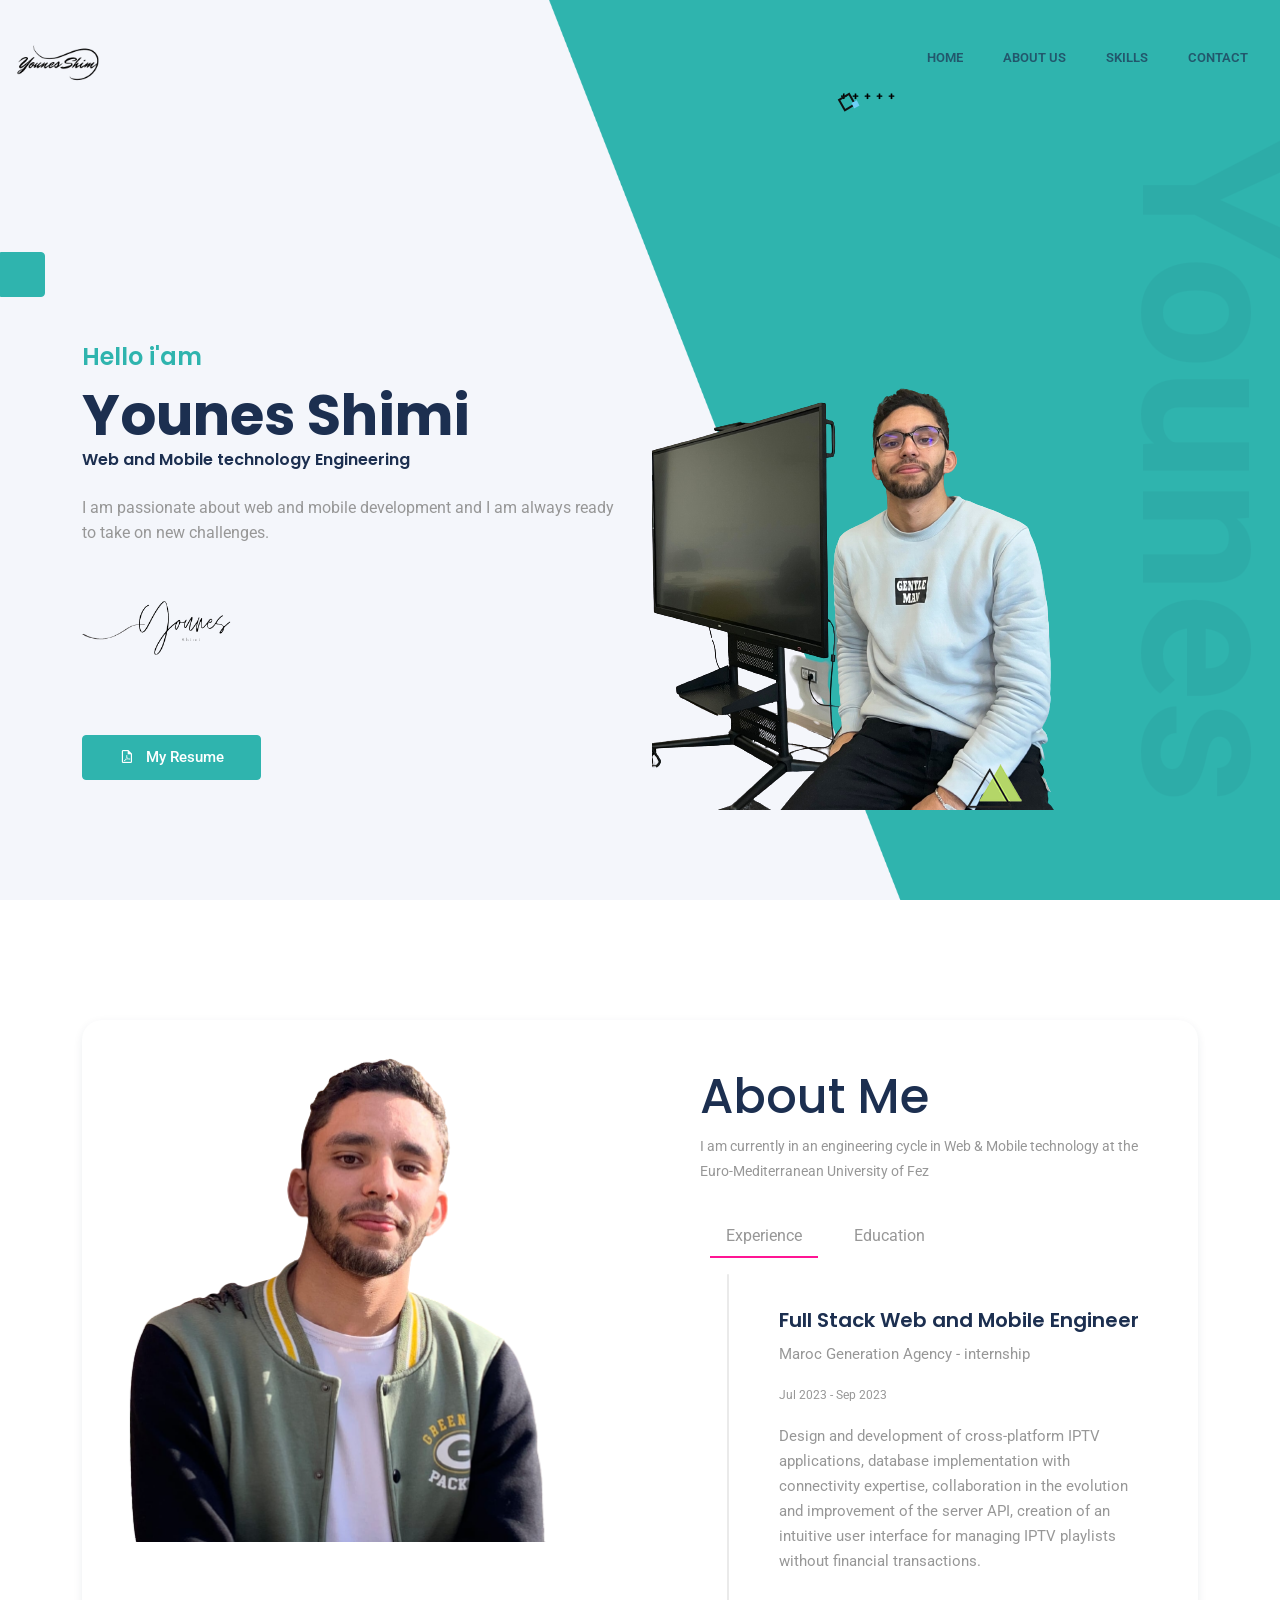
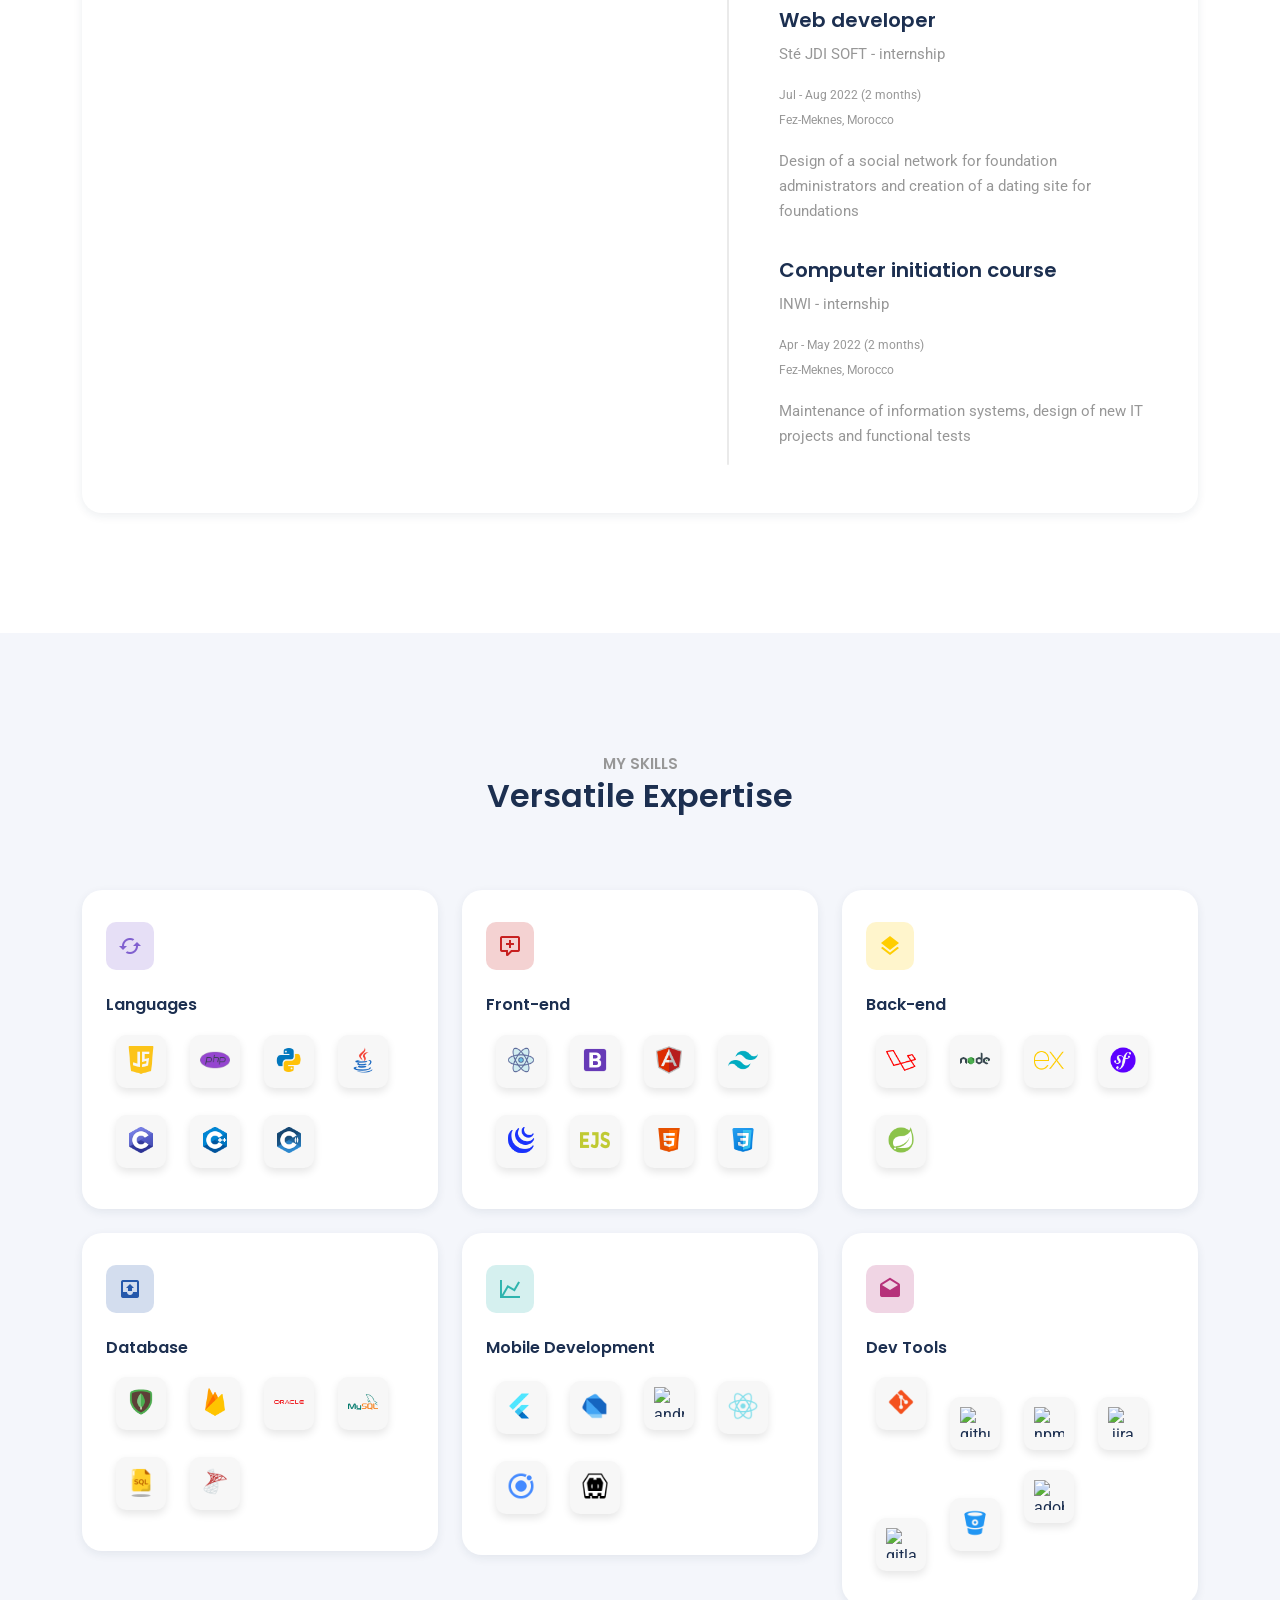
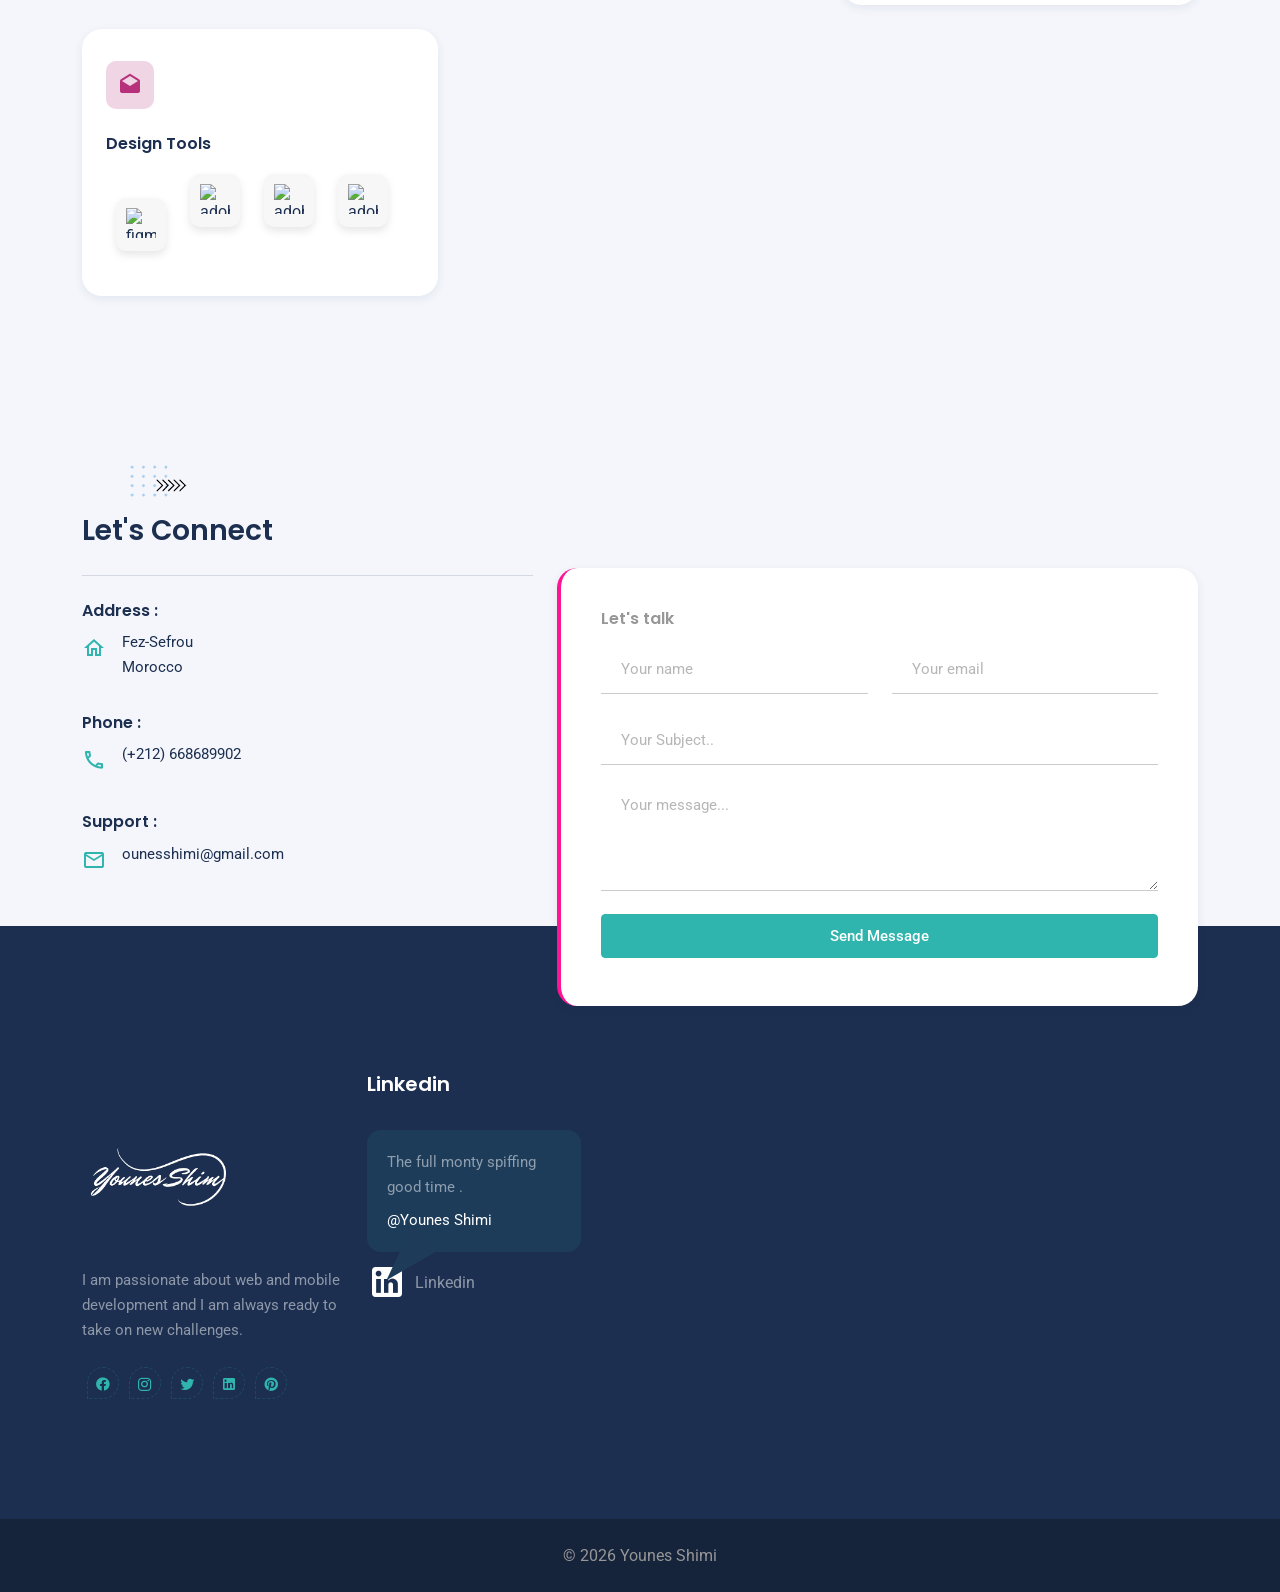
==== index.html @ 3e0a2601 "Add  Notfound.html" ====
<!DOCTYPE html>
<html lang="en">

<head>
    <meta charset="utf-8" />
    <title>Younes Shimi</title>
    <meta name="viewport" content="width=device-width, initial-scale=1.0">
    <meta name="description" content=" " />
    <meta name="keywords" content="" />
    <meta content="Themesdesign" name="author" />

    <link rel="shortcut icon" href="images/favicon.ico">

    <!-- Bootstrap css -->
    <link rel="stylesheet" href="css/bootstrap.min.css" type="text/css" id="bootstrap-style" />

    <!-- Material Icon Css -->
    <link rel="stylesheet" href="css/materialdesignicons.min.css" type="text/css" />

    <!-- Unicon Css -->
    <link rel="stylesheet" href="https://unicons.iconscout.com/release/v4.0.0/css/line.css" />

    <!-- Swiper Css -->
    <link rel="stylesheet" href="css/tiny-slider.css" type="text/css" />
    <link rel="stylesheet" href="css/tiny-slider.css.map" type="text/css" />
    <link rel="stylesheet" href="css/swiper.min.css" type="text/css" />

    <!-- Custom Css -->
    <link rel="stylesheet" href="css/style.min.css" type="text/css" />
    <link rel="stylesheet" href="style2.css">

</head>

<body data-bs-spy="scroll" data-bs-target="#navbar" data-bs-offset="71">

    <!-- light-dark mode button -->
    <a href="javascript: void(0);" id="mode" class="mode-btn text-white rounded-end">
        <i class="uil uil-brightness mode-dark mx-auto"></i>
        <i class="uil uil-moon bx-spin mode-light"></i>
    </a>



    <!--Navbar Start-->
    <nav class="navbar navbar-expand-lg fixed-top sticky" id="navbar">
        <div class="container-fluid custom-container">
            <a class="navbar-brand logo text-uppercase" href="https://www.linkedin.com/in/younes-shimi/">
                <img src="images/logo/logo-dark.png" class="logo-light" alt="" height="90px">
                <img src="images/Logo/logo-light.png" class="logo-dark" alt="" height="90px">
            </a>

            <button class="navbar-toggler me-3 order-2 ms-4" type="button" data-bs-toggle="collapse"
                data-bs-target="#navbarCollapse" aria-controls="navbarCollapse" aria-label="Toggle navigation">
                <i class="mdi mdi-menu"></i>
            </button>

            <div class="collapse navbar-collapse navbar-dark" id="navbarCollapse">
                <ul class="navbar-nav ms-auto navbar-center">
                    <li class="nav-item active">
                        <a href="#" class="nav-link active">Home</a>
                    </li>
                    <li class="nav-item dropdown dropdown-hover">
                        <a href="#aboutme" class="nav-link ">About Us</a>
                    </li>
                    <li class="nav-item dropdown dropdown-hover">
                        <a href="#service" class="nav-link ">SKILLS</a>
                    </li>

                    
                    <li class="nav-item">
                        <a href="#contact" class="nav-link">Contact</a>
                    </li>
                </ul>
                <!--end navbar-nav-->
                
            </div>
        </div>
        <!--end container-->
    </nav>
    <!-- Navbar End -->



    <!-- home section -->
    <section class="home-2" style="background-image: url(./images/home/home-2/home-bg2.png); background-size: cover;">
        <!-- start container -->
        <div class="container position-relative">

            <div class="home-icon">
                <a href="https://www.facebook.com/people/Younes-Shimi/pfbid02tAmCcoGhQR7fzQmn8V22Zt8nyBfUHwxy5Sj2XM89VUnyHKogDrkNqUFr6kkRjE2rl/?mibextid=ZbWKwL">
                    <div class="social-icon facebook mb-3" data-bs-toggle="tooltip" data-bs-placement="top"
                        title="Facebook">
                        <i class="mdi mdi-facebook fs-20 text-primary"></i>
                    </div>
                </a>
                <a href="https://www.instagram.com/younes_shimi/?igshid=NTc4MTIwNjQ2YQ==">
                    <div class="social-icon instagram mb-3" data-bs-toggle="tooltip" data-bs-placement="top"
                        title="Instagram">
                        <i class="mdi mdi-instagram fs-20 text-primary"></i>
                    </div>
                </a>
                <a href="https://twitter.com/youneshim_i">
                    <div class="social-icon twitter mb-3" data-bs-toggle="tooltip" data-bs-placement="top"
                        title="Twitter">
                        <i class="mdi mdi-twitter fs-20 text-primary"></i>
                    </div>
                </a>
                <a href="https://www.linkedin.com/in/younes-shimi/">
                    <div class="social-icon linkedin" data-bs-toggle="tooltip" data-bs-placement="top" title="Linkedin">
                        <i class="mdi mdi-linkedin fs-20 text-primary"></i>
                    </div>
                </a>
            </div>
            <div class="row align-items-center">
                <div class="col-lg-6">
                    <div class="home-contact">
                        <h4 class="text-primary">Hello i'am</h4>
                        <h2 class="display-4 fw-bold mb-0">Younes Shimi</h2>
                        <h6> Web and Mobile technology Engineering</h6>
                        <div class="mt-4">
                            <p class="text-muted mb-2">I am passionate about web and mobile development and I am always ready to take on new challenges.</p>
<!--                             <p class="text-muted">leading the Design Team at <a href="https://themesdesign.in/" target="_blank"
 -->                                   <!--  class="text-dark"><ins> Themesdesign.in</ins></a></p> -->
                        </div>
                        <div class="sign">
                            <img src="images/signature/Signature_Logo.png" alt="" class="img-fluid" style="height: 150px;">
                        </div>

                        <!-- <div class="view-pdf mt-4 pt-2">
                            <div class="d-flex align-items-center">
                                <a href="resume/Younes_Shimi_Cv.pdf" target="_blank" class="pdf-view-button btn btn-primary">
                                    <i class="mdi mdi-file-pdf-outline me-2"></i> My Resume
                                </a>
                            </div>
                        </div> -->


                        <div class="view-pdf mt-4 pt-2">
                            <div class="d-flex align-items-center">
                                <a href="Notfound.html" target="_blank" class="pdf-view-button btn btn-primary">
                                    <i class="mdi mdi-file-pdf-outline me-2"></i> My Resume
                                </a>
                            </div>
                        </div>

                    </div>
                </div>
                <div class="col-lg-6">
                    <img src="images/img/IMG_20230605_115232_629-removebg-preview.png" alt="" class="img-fluid">
                </div>
            </div>
        </div>

        <div class="modal fade bd-example-modal-lg" id="watchvideomodal" data-keyboard="false" tabindex="-1"
            aria-hidden="true">
            <div class="modal-dialog modal-dialog-centered modal-dialog modal-lg">
                <div class="modal-content hero-modal-0 bg-transparent">
                    <button type="button" class="btn-close" data-bs-dismiss="modal" aria-label="Close"></button>
                    <video id="VisaChipCardVideo1" class="w-100" controls>
                        <source src="https://www.w3schools.com/html/mov_bbb.mp4" type="video/mp4" />
                        <!--Browser does not support <video> tag -->
                    </video>
                </div>
            </div>
        </div>
        <div class="welcome-text">
            <p>Younes</p>
        </div>
        <!-- end container -->
    </section>
    <!-- end home section -->


    <!-- about-me section -->
    <section class="section about-me" id="aboutme">
        <!-- container -->
        <div class="container">
            <div class="about-box">
                <div class="row">

                    <div class="col-lg-6 position-relative">
                        <div class="image-round"></div>
                        <div class="about-image p-4 pb-0">
                            <img src="images/img/about.png" alt="" class="img-fluid">
                        </div>
                    </div>

                    <div class="col-lg-6">
                        <div class="about-item p-5">
                            <h2 class="display-5 fw-semibold">About Me</h2>
                            <p class="text-muted fs-14">I am currently in an engineering cycle in Web & Mobile technology at the Euro-Mediterranean University of Fez</p>

                            <ul class="nav nav-pills mb-3 mt-4 pt-2" id="pills-tab" role="tablist">
                                <li class="nav-item" role="presentation">
                                    <button class="nav-link active" id="pills-home-tab" data-bs-toggle="pill"
                                        data-bs-target="#pills-home" type="button" role="tab" aria-controls="pills-home"
                                        aria-selected="true">Experience</button>
                                </li>
                                <li class="nav-item" role="presentation">
                                    <button class="nav-link" id="pills-contact-tab" data-bs-toggle="pill"
                                        data-bs-target="#pills-contact" type="button" role="tab"
                                        aria-controls="pills-contact" aria-selected="false">Education</button>
                                </li>
                            </ul>
                            <div class="tab-content" id="pills-tabContent">
                                <div class="tab-pane fade show active" id="pills-home" role="tabpanel"
                                    aria-labelledby="pills-home-tab">

                                    <div class="experience">
                                        <div class="row position-relative">
                                            <div class="col-2">
                                                <div class="border-left"></div>
                                            </div>
                                            <div class="col-10">
                                                <div class="mt-4 pt-2">
                                                    <h5>Full Stack Web and Mobile Engineer</h5>
                                                    <p class="text-muted fs-15">Maroc Generation Agency - internship</p>
                                                    <p class="text-muted fs-12">Jul 2023 - Sep 2023</p>
                                                    <p class="text-muted fs-15">Design and development of cross-platform IPTV applications, database implementation with connectivity expertise, collaboration in the evolution and improvement of the server API, creation of an intuitive user interface for managing IPTV playlists without financial transactions.</p>
                                                </div>

                                                <div class="mt-4 pt-2">
                                                    <h5> Web developer</h5>
                                                    <p class="text-muted fs-15">Sté JDI SOFT - internship</p>
                                                    <p class="text-muted fs-12">Jul - Aug 2022 (2 months) <br> Fez-Meknes, Morocco </p>
                                                    <p class="text-muted fs-15">Design of a social network for foundation administrators and creation of a dating site for foundations</p>
                                                </div>
                                                
                                                <div class="mt-4 pt-2">
                                                    <h5>Computer initiation course</h5>
                                                    <p class="text-muted fs-15">INWI - internship </p>
                                                    <p class="text-muted fs-12">Apr - May 2022 (2 months) <br> Fez-Meknes, Morocco</p>
                                                    <p class="text-muted fs-15">Maintenance of information systems, design of new IT projects and functional tests</p>
                                                </div>
                                                
                                            </div>
                                        </div>
                                    </div>

                                </div>
                                
                                <div class="tab-pane fade" id="pills-contact" role="tabpanel"
                                    aria-labelledby="pills-contact-tab">
                                    <div class="experience">
                                        <div class="row position-relative">
                                            <div class="col-2">
                                                <div class="border-left"></div>
                                            </div>
                                            <div class="col-10">
                                                <div class="mt-4 pt-2">
                                                    <h5>Euro-Mediterranean University of Fez</h5>
                                                    <p class="text-muted fs-15 mb-0">2024</p>
                                                    <p class="text-muted fs-15 mb-0">Engineer - Web & Mobile Application Engineering</p>
                                                </div>
                                            </div>
                                        </div>

                                        <div class="row position-relative">
                                            <div class="col-2">
                                                <div class="border-left"></div>
                                            </div>
                                            <div class="col-10">
                                                <div class="mt-4 pt-2">
                                                    <h5>Euro-Mediterranean University of Fez</h5>
                                                    <p class="text-muted fs-15 mb-0">2021</p>
                                                    <p class="text-muted fs-15">Integrated Preparatory Cycle Engineering training, School of Digital Engineering and Artificial Intelligence - EIDIA</p>
                                                </div>
                                            </div>
                                        </div>
                                        
                                        <div class="row position-relative">
                                            <div class="col-2">
                                                <div class="border-left"></div>
                                            </div>
                                            <div class="col-10">
                                                <div class="mt-4 pt-2">
                                                    <h5>Sidi Lahcen El Youssi High School</h5>
                                                    <p class="text-muted fs-15 mb-0">2019</p>
                                                    <p class="text-muted fs-15">Baccalaureate with international option, Physics - International</p>
                                                </div>
                                            </div>
                                        </div>
                                    </div>
                                </div>
                            </div>
                        </div>
                    </div>

                </div>
            </div>

        </div>
        <!-- end container -->
    </section>
    <!-- end about-me -->


    <!-- start service -->
    <section class="section service" id="service">
        <!-- start container -->
        <div class="container">
            <div class="row justify-content-center">
                <div class="col-lg-6">
                    <div class="text-center mb-5">
                        <h6 class="mb-0 text-muted fs-15">MY SKILLS</h6>                        <h2>Versatile Expertise</h2>
                    </div>
                </div>
            </div>

            <div class="row">
                <div class="col-lg-4">
                    <div class="info-item box-shadow mt-4 pt-2">
                        <div class="p-4">
                            <div class="research avatar-sm bg-soft-purple text-center">
                                <i class="mdi mdi-cached fs-24 text-purple"></i>
                            </div>
                            <h6 class="mt-4">Languages</h6>
                            <style>
                                .ticket {
                                  display: inline-block;
                                  margin: 10px;
                                  padding: 10px;
                                  border-radius: 10px;
                                  background-color: #f7f7f7;
                                  box-shadow: 0 4px 8px rgba(0, 0, 0, 0.1);
                                  text-align: center;
                                }
                              
                                .ticket img {
                                  display: block;
                                  width: 30px;
                                  height: 30px;
                                  margin: 0 auto 3px;
                                }
                              
                                .ticket p {
                                  font-size: 1px;
                                  font-weight: 1px;
                                  margin: 0;
                                }
                              </style>
                              <div class="ticket">
                                <img src="/icon/JS.png" alt="JavaScript Logo">
                              </div>
                              <div class="ticket">
                                <img src="icon/PHP.png" alt="PHP Logo">
                              </div>
                              <div class="ticket">
                                <img src="icon/PYTHON.png" alt="Python Logo">
                              </div>
                              <div class="ticket">
                                <img src="icon/JAVA.png" alt="Java Logo">
                              </div>
                              <div class="ticket">
                                <img src="icon/C.png" alt="C Logo">
                              </div>
                              <div class="ticket">
                                <img src="icon/C++.png" alt="C++ Logo">
                              </div>
                              <div class="ticket">
                                <img src="icon/icons8-c-48.png" alt="Cechap Logo">
                              </div>
                        </div>
                    </div>
                </div>
                <div class="col-lg-4">
                    <div class="info-item box-shadow mt-4 pt-2">
                        <div class="p-4">
                            <div class="research avatar-sm bg-soft-danger text-center">
                                <i class="mdi mdi-comment-plus-outline fs-24 text-danger"></i>
                            </div>
                            <h6 class="mt-4">Front-end</h6>
                            <div class="ticket">
                                <img src="/icon/REACT.png" alt="react">
                              </div>
                              <div class="ticket">
                                <img src="icon/BOOTSTRAP.png" alt="Bootstrap">
                              </div>
                              <div class="ticket">
                                <img src="icon/ANGULAR.png" alt="Angular">
                              </div>
                              <div class="ticket">
                                <img src="icon/TAILWIND.png" alt="Tailwind">
                              </div>
                              <div class="ticket">
                                <img src="icon/jquery.png" alt="Jequery">
                              </div>
                              <div class="ticket">
                                <img src="icon/EJS.png" alt="EJS">
                              </div>

                              <div class="ticket">
                                <img src="icon/HTML.png" alt="HTML5 Logo">
                              </div>
                              <div class="ticket">
                                <img src="icon/CSS.png" alt="CSS Logo">
                              </div>
                        </div>
                    </div>
                </div>
                <div class="col-lg-4">
                    <div class="info-item box-shadow mt-4 pt-2">
                        <div class="p-4">
                            <div class="research avatar-sm bg-soft-warning text-center">
                                <i class="mdi mdi-layers fs-24 text-warning"></i>
                            </div>
                            <h6 class="mt-4">Back-end</h6>
                            <div class="ticket">
                                <img src="/icon/laravel.png" alt="laravel">
                              </div>
                              <div class="ticket">
                                <img src="icon/NODEJS.png" alt="NODEJS">
                              </div>
                              <div class="ticket">
                                <img src="icon/express.png" alt="express">
                              </div>
                              <div class="ticket">
                                <img src="icon/symfony.png" alt="symfony">
                              </div>
                              <div class="ticket">
                                <img src="icon/springboot.png" alt="springboot">
                            </div>
                        </div>
                    </div>
                </div>
            </div>

            <div class="row">
                <div class="col-lg-4">
                    <div class="info-item box-shadow mt-4 pt-2">
                        <div class="p-4">
                            <div class="research avatar-sm bg-soft-blue text-center">
                                <i class="mdi mdi-inbox-arrow-up fs-24 text-blue"></i>
                            </div>
                            <h6 class="mt-4">Database</h6>
                            <div class="ticket">
                                <img src="/icon/mongodb.png" alt="mongodb">
                              </div>
                              <div class="ticket">
                                <img src="icon/firebase.png" alt="firebase">
                              </div>
                              <div class="ticket">
                                <img src="icon/oracle.png" alt="oracle">
                              </div>
                              <div class="ticket">
                                <img src="icon/mysql.png" alt="mysql">
                              </div>
                              <div class="ticket">
                                <img src="icon/sql.png" alt="sql">
                              </div>
                              <div class="ticket">
                                <img src="icon/sqlserver.png" alt="sqlserver">
                            </div>
                        </div>
                    </div>
                </div>
                <div class="col-lg-4">
                    <div class="info-item box-shadow mt-4 pt-2">
                        <div class="p-4">
                            <div class="research avatar-sm bg-soft-primary text-center">
                                <i class="mdi mdi-chart-line fs-24 text-primary"></i>
                            </div>
                            <h6 class="mt-4">Mobile Development</h6>
                            <div class="ticket">
                                <img src="/icon/flutter.png" alt="flutter">
                              </div>
                              <div class="ticket">
                                <img src="icon/DART.png" alt="DART">
                              </div>
                              <div class="ticket">
                                <img width="144" height="144" src="https://img.icons8.com/color/144/android-os.png" alt="android-os"/>
                              </div>
                              <div class="ticket">
                                <img src="icon/native.png" alt="native">
                              </div>
                              <div class="ticket">
                                <img src="icon/ionic.png" alt="ionic">
                              </div>
                              <div class="ticket">
                                <img src="icon/cordova.png" alt="cordova">
                              </div>
                              <div class="">
                            </div>
                        </div>
                    </div>
                </div>
                <div class="col-lg-4">
                    <div class="info-item box-shadow mt-4 pt-2">
                        <div class="p-4">
                            <div class="research avatar-sm bg-soft-pink text-center">
                                <i class="mdi mdi-email-open fs-24 text-pink"></i>
                            </div>
                            <h6 class="mt-4">Dev Tools</h6>
                            <div class="ticket">
                                <img src="/icon/GIT.png" alt="GIT">
                              </div>
                              <div class="ticket">
                                <img src="icon/github.png" alt="github">
                              </div>
                              <div class="ticket">
                                <img src="icon/npm.png" alt="npm">
                              </div>
                              <div class="ticket">
                                <img src="icon/jira.png" alt="jira">
                              </div>
                              <div class="ticket">
                                <img src="icon/gitlab.png" alt="gitlab">
                              </div>
                              <div class="ticket">
                                <img src="icon/bitbucket.png" alt="bitbucket">
                              </div>
                              <div class="ticket">
                                <img width="144" height="144" src="https://img.icons8.com/color/144/adobe-dreamweaver--v1.png" alt="adobe-dreamweaver--v1"/>
                              </div>
                              <div class="">
                            </div>
                        </div>
                    </div>
                </div>

                <div class="col-lg-4">
                    <div class="info-item box-shadow mt-4 pt-2">
                        <div class="p-4">
                            <div class="research avatar-sm bg-soft-pink text-center">
                                <i class="mdi mdi-email-open fs-24 text-pink"></i>
                            </div>
                            <h6 class="mt-4">Design Tools</h6>
                            <div class="ticket">
                                <img width="144" height="144" src="https://img.icons8.com/color/144/figma--v1.png" alt="figma--v1"/>
                              </div>
                              <div class="ticket">
                                <img width="144" height="144" src="https://img.icons8.com/color/144/adobe-xd--v1.png" alt="adobe-xd--v1"/>
                              </div>
                              <div class="ticket">
                                <img width="144" height="144" src="https://img.icons8.com/color/144/adobe-photoshop--v1.png" alt="adobe-photoshop--v1"/>
                              </div>
                              <div class="ticket">
                                <img width="144" height="144" src="https://img.icons8.com/color/144/adobe-illustrator--v1.png" alt="adobe-illustrator--v1"/>
                              </div>
                              <div class="">
                            </div>
                        </div>
                    </div>
                </div>
            </div>

        </div>
        <!-- end container -->
    </section>
    <!-- end service -->



    <!-- start counter -->
<!--     <section class="section counter" id="counter">
 -->        <!-- start container -->
       <!--  <div class="container">
            <div class="row justify-content-center">
                <div class="col-lg-6">
                    <div class="text-center mb-4">
                        <h6 class="mb-0 text-muted fs-15">Counter</h6>
                        <h2>Our Achievement</h2>
                        <p class="para-width text-muted mb-0 fs-15">A Private Limited is the most popular type of
                            partnership Malta. The limited liability is, in fact, the only type of company allowed by
                            Companies.</p>
                    </div>
                </div>
            </div>
            <!-- end row -->

           <!--  <div class="row">
                <div class="col-lg-3 col-md-6 mt-4 pt-2">
                    <div class="counter-item">
                        <div class="counter-icon text-center">
                            <img src="images/counter/heart.png" alt="" class="img-fluid">
                        </div>
                        <div class="counter-velue text-center mt-3">
                            <h2 class="counter_value fw-bold d-inline-block mb-0" data-bs-target="800">0</h2><span
                                class="h2 fw-bold">K</span><span class="h2"> +</span>
                        </div>
                        <div class="text-center">
                            <p class="text-muted fw-semibold fs-15">Happy Clients</p>
                        </div>
                    </div>
                </div>

                <div class="col-lg-3 col-md-6 mt-4 pt-2">
                    <div class="counter-item">
                        <div class="counter-icon text-center">
                            <img src="images/counter/blueprint.png" alt="" class="img-fluid">
                        </div>
                        <div class="counter-velue text-center mt-3">
                            <h2 class="counter_value fw-bold d-inline-block mb-0" data-bs-target="400">0</h2>
                        </div>
                        <div class="text-center">
                            <p class="text-muted fw-semibold fs-15">Project Done</p>
                        </div>
                    </div>
                </div>

                <div class="col-lg-3 col-md-6 mt-4 pt-2">
                    <div class="counter-item">
                        <div class="counter-icon text-center">
                            <img src="images/counter/star.png" alt="" class="img-fluid">
                        </div>
                        <div class="counter-velue text-center mt-3">
                            <h2 class="counter_value fw-bold d-inline-block mb-0" data-bs-target="1000">0</h2><span
                                class="h2 fw-bold">K</span><span class="h2"> +</span>
                        </div>
                        <div class="text-center">
                            <p class="text-muted fw-semibold fs-15">Clients Review</p>
                        </div>
                    </div>
                </div>

                <div class="col-lg-3 col-md-6 mt-4 pt-2">
                    <div class="counter-item">
                        <div class="counter-icon text-center">
                            <img src="images/counter/idea.png" alt="" class="img-fluid">
                        </div>
                        <div class="counter-velue text-center mt-3">
                            <h2 class="counter_value fw-bold d-inline-block mb-0" data-bs-target="20">0</h2><span
                                class="h2"> +</span>
                        </div>
                        <div class="text-center">
                            <p class="text-muted fw-semibold fs-15">Year Experience</p>
                        </div>
                    </div>
                </div>
            </div> -->
<!--         </div> -->
      <!-- end container -->
    <!-- </section> -->
    <!-- end counter -->


    <!-- start my-work -->
<!--     <section class="section my-work" id="work">
 -->        <!-- start container -->
        <!-- <div class="container">
            <div class="row">
                <div class="d-flex align-items-center">
                    <div class="left-text">
                        <h2 class="mb-0">My Latest Work</h2>
                        <p class="fs-15 text-muted">Prefect solution for digital experience</p>
                    </div>
                    <div class="right-text ms-auto">
                        <a href="" class="text-primary border-2 border-primary border-bottom">More Work <img
                                src="images/home/right-arrow-primary.png" alt="" class="img-fluid mb-1 ms-2"></a>
                    </div>
                </div>
            </div> -->
            <!-- end row -->

            <!-- <div class="row">
                <div class="col-lg-12">
                    <div class="work-slider" id="work-slider"> -->
                       <!--  <div class="item">
                            <div class="work-image position-relative">
                                <a href="">
                                    <img src="images/work/img-1.png" alt="" class="img-fluid">
                                    <div class="image-title mt-5 ms-5">
                                        <h4 class="mb-0">Web Design</h4>
                                        <p>E-Commerce</p>
                                    </div>
                                </a>
                            </div>
                        </div> -->

                        <!-- slider item -->
                        <!-- <div class="item">
                            <div class="work-image">
                                <a href="">
                                    <img src="images/work/img-2.png" alt="" class="img-fluid">
                                    <div class="image-title mt-5 ms-5">
                                        <h4 class="mb-0">NFT Web Design</h4>
                                        <p>NFT Maerketplace</p>
                                    </div>
                                </a>
                            </div>
                        </div> -->

                        <!-- slider item -->
                       <!--  <div class="item">
                            <div class="work-image">
                                <a href="">
                                    <img src="images/work/img-3.png" alt="" class="img-fluid">
                                    <div class="image-title mt-5 ms-5 text-white">
                                        <h4 class="mb-0">App Design</h4>
                                        <p class="text-white-50">Mobile App </p>
                                    </div>
                                </a>
                            </div>
                        </div> -->

                        <!-- slider item -->
                        <!-- <div class="item">
                            <div class="work-image">
                                <a href="">
                                    <img src="images/work/img-4.png" alt="" class="img-fluid">
                                    <div class="image-title mt-5 ms-5 text-white">
                                        <h4 class="mb-0">Web Design</h4>
                                        <p class="text-white-50">E-Commerce</p>
                                    </div>
                                </a>
                            </div>
                        </div> -->

                    <!-- </div>

                </div>
            </div>
        </div> -->
        <!-- end container -->
<!--     </section>
 -->    <!-- end my-work -->


    <!-- start contact -->
    <section class="contact pt-5 pb-0" id="contact">
        <!-- start container -->
        <div class="container">

            <div class="shape-1">
                <img src="images/testi/shape.png" alt="" class="img-fluid">
            </div>

            <div class="contact-item">
                <div class="row align-items-center">
                    <div class="col-lg-5">
                        <div class="contact-info">
                            <div class="mb-4">
                                <h3>Let's Connect</h3>
                                <!-- <p class="text-muted mb-0">Looking for help? Fill the form and start a new adventure.
                                </p> -->
                            </div>

                            <hr>

                            <div class="info-content mt-4">
                                <h6>Address :</h6>
                                <div class="d-flex">
                                    <div class="icon">
                                        <i class="mdi mdi-home-outline fs-24 text-primary"></i>
                                    </div>
                                    <div class="icon-content ms-3">
                                        <p class="mb-0 fs-15">Fez-Sefrou <br>
                                            Morocco</p>
                                    </div>
                                </div>
                            </div>

                            <div class="info-content mt-4 pt-2">
                                <h6>Phone :</h6>
                                <div class="d-flex">
                                    <div class="icon">
                                        <i class="mdi mdi-phone-outline fs-24 text-primary"></i>
                                    </div>
                                    <div class="icon-content ms-3">
                                        <p class="mb-0 fs-15">(+212) 668689902</p>
                                    </div>
                                </div>
                            </div>


                            <div class="info-content mt-4 pt-2">
                                <h6>Support :</h6>
                                <div class="d-flex">
                                    <div class="icon">
                                        <i class="mdi mdi-email-outline fs-24 text-primary"></i>
                                    </div>
                                    <div class="icon-content ms-3">
                                        <p class="mb-0 fs-15">ounesshimi@gmail.com</p>
                                    </div>
                                </div>
                            </div>

                        </div>
                    </div>
                    <div class="col-lg-7 ">
                        <div class="custom-form mt-4 ">
                            <form action="mailto:ounesshimi@gmail.com" method="post" enctype="text/plain">

                                <h6 class="mb-0 text-muted">Let's talk</h6>                               
                                <p id="error-msg" style="opacity: 1;">
                                    <!-- <div class="alert alert-warning">*Please enter a Name*</div> -->
                                </p>


                                <div id="simple-msg"></div>
                                <div class="row">
                                    <div class="col-lg-6">
                                        <div class="form-group">
                                            <input name="name" id="name" type="text" class="form-control contact-form"
                                                placeholder="Your name">
                                        </div>
                                    </div>
                                    <div class="col-lg-6">
                                        <div class="form-group">
                                            <input name="email" id="email" type="email"
                                                class="form-control contact-form" placeholder="Your email">
                                        </div>
                                    </div>
                                </div>
                                <div class="row">
                                    <div class="col-lg-12">
                                        <div class="form-group mt-2">
                                            <input type="text" class="form-control contact-form" id="subject"
                                                placeholder="Your Subject..">
                                        </div>
                                    </div>
                                </div>
                                <div class="row">
                                    <div class="col-lg-12">
                                        <div class="form-group mt-2">
                                            <textarea name="comments" id="comments" rows="4"
                                                class="form-control contact-form h-auto"
                                                placeholder="Your message..."></textarea>
                                        </div>
                                    </div>
                                </div>
                                <div class="row my-2">
                                    <div class="col-lg-12 d-grid">
                                        <input type="submit" id="submit"
                                            class="submitBnt btn btn-rounded btn-primary" value="Send Message">
                                    </div>
                                </div>
                            </form>
                        </div>
                    </div>
                </div>
            </div>

            <div class="shape-2">
                <img src="images/testi/shape-2.png" alt="" class="img-fluid">
            </div>

            <div class="shape-3 ">
                <img src="images/testi/shape-3.png" alt="" class="img-fluid">
            </div>
        </div>
        <!-- end container -->
    </section>
    <!-- end contact -->


    <!-- start footer -->
    <section class=" footer">
        <!-- start container -->
        <div class="container">
            <div class="row">
                <div class="col-lg-3">
                    <div class="mt-5">
                        <a class=" logo text-uppercase" href="index.html">
                            <img src="images/Logo/logo-dark.png" class="logo-light" alt="" height="150">
                            <!-- <img src="images/logo-light.png" class="logo-dark" alt="" height="28"> -->
                        </a>
                        <p class="fs-15 text-white-50 mt-4">I am passionate about web and mobile development and I am always ready to take on new challenges.</p>

                        <div class="icon-item mt-4">
                            <div class="d-flex">
                                <a href="https://www.facebook.com/profile.php?id=100090822203508&mibextid=ZbWKwL">
                                    <div class="social-icon facebook avatar-xs">
                                        <i class="mdi mdi-facebook "></i>
                                    </div>
                                </a>
                                <a href="https://instagram.com/younes_shimi?igshid=NTc4MTIwNjQ2YQ==">
                                    <div class="social-icon instagram avatar-xs">
                                        <i class="mdi mdi-instagram "></i>
                                    </div>
                                </a>
                                <a href="https://twitter.com/youneshim_i">
                                    <div class="social-icon twitter avatar-xs">
                                        <i class="mdi mdi-twitter"></i>
                                    </div>
                                </a>
                                <a href="https://www.linkedin.com/in/younes-shimi/">
                                    <div class="social-icon linkedin avatar-xs">
                                        <i class="mdi mdi-linkedin"></i>
                                    </div>
                                </a>
                                <a href="https://www.pinterest.com/ounesshimi/">
                                    <div class="social-icon pinterest avatar-xs">
                                        <i class="mdi mdi-pinterest"></i>
                                    </div>
                                </a>
                            </div>

                        </div>

                    </div>
                </div>

                <div class="col-lg-3 mt-4">
                    <h5 class="text-white">Linkedin</h5>
                    <div class="row">
                        <div class="col-lg-10">
                            <div class="linkedin-box mt-4">
                                <p class="mb-0 text-white-50 fs-15 mb-2">The full monty spiffing good time .</p>
                                <a href="https://www.linkedin.com/in/younes-shimi/" class="fs-15">@Younes Shimi</a>
                            </div>
                        </div>
                    </div>

                    <div class="linkedin-content d-flex align-items-center">
                        <div class="icon">
                            <i class="mdi mdi-linkedin text-white fs-40"></i>
                        </div>
                        <div class="icon-content ms-2">
                            <a href="https://www.linkedin.com/in/younes-shimi/" class="text-white-50">Linkedin</a>
                        </div>
                    </div>
                </div>

            </div>
        </div>
        <!-- end container -->
    </section>

    <section class="bottom-footer py-4">
        <div class="container">
            <div class="row justify-content-center">
                <div class="col-lg-6">
                    <p class="mb-0 text-center text-muted">©
                        <script>document.write(new Date().getFullYear())</script> Younes Shimi
                    </p>
                </div>
            </div>
        </div>
    </section>
    <!-- end footer -->



    <!--Bootstrap Js-->
    <script src="js/bootstrap.bundle.min.js"></script>

    <!-- Slider Js -->
    <script src="js/tiny-slider.js"></script>
    <script src="js/swiper.min.js"></script>

    <!-- conter -->
    <script src="js/counter.init.js"></script>

    <!-- App Js -->
    <script src="js/app.js"></script>

</body>

</html>
---- css/style.min.css ----
@import"https://fonts.googleapis.com/css2?family=Poppins:wght@200;300;400;500;600;700;800&display=swap";@import"https://fonts.googleapis.com/css2?family=Roboto:wght@400;500;700;900&display=swap";@media(min-width: 200px)and (max-width: 1024px){.navbar-custom{margin-top:0px;padding:10px 0px !important;color:#fff !important;background:#fff}.navbar-custom .navbar-nav{margin-left:0px}.navbar-custom .navbar-nav li.active{border-color:transparent}.navbar-custom .navbar-nav li a{transition:all .4s;margin:6px;color:#1c2f50 !important;padding:6px 0}.navbar-custom>.container{width:90%}.home-title{font-size:36px}.navbar-white .navbar-toggler{color:#1c2f50 !important}.navbar-custom .navbar-nav li.active a,.navbar-custom .navbar-nav li a:hover,.navbar-custom .navbar-nav li a:active{color:#2fb4ae !important}.navbar-toggler{font-size:24px;margin-top:0px;margin-bottom:0px}.navbar-toggler:focus{box-shadow:none}.carousel-indicators{right:0}.logo .logo-light{display:none}.logo .logo-dark{display:inline-block}}@media(min-width: 1200px){.container{max-width:1140px !important}}@media(max-width: 768px){.PageBackToWork-heading-itText{display:inline-block;font-size:50px}}.navbar{transition:all .5s ease;padding:0;background-color:transparent;padding:8px 0}.navbar .navbar-nav .nav-link{color:rgba(0,0,0,.7);font-size:13px;background-color:transparent;padding:28px 20px;text-transform:uppercase;transition:all .3s ease;position:relative;font-weight:600}.navbar .navbar-nav .nav-link:hover,.navbar .navbar-nav .nav-link:active,.navbar .navbar-nav .nav-link.active,.navbar .navbar-nav .nav-link:focus{color:#2fb4ae}.navbar .navbar-dark .navbar-nav .nav-link{color:rgba(28,47,80,.7) !important}.navbar .navbar-dark .navbar-nav .nav-link:hover,.navbar .navbar-dark .navbar-nav .nav-link:active,.navbar .navbar-dark .navbar-nav .nav-link.active,.navbar .navbar-dark .navbar-nav .nav-link:focus{color:#000 !important}.navbar .navbar-toggler{padding:0px;border:none;font-size:24px}.navbar .navbar-toggler:focus{box-shadow:none}.navbar .logo .logo-light{display:none}.navbar .logo .logo-dark{display:block}.nav-white .navbar-nav .nav-link{color:rgba(255,255,255,.8)}.nav-white .navbar-nav .nav-link:hover,.nav-white .navbar-nav .nav-link:active,.nav-white .navbar-nav .nav-link.active{color:#2fb4ae}.dropdown-item:hover,.dropdown-item.active,.dropdown-item:active{color:#2fb4ae;background-color:#fff}.nav-sticky.navbar{background:#fff;margin-top:0px;box-shadow:0px 3px 10px 0px rgba(28,47,80,.08);padding:0}.nav-sticky .nav-link{color:rgba(28,47,80,.6) !important}.nav-sticky .nav-link:hover,.nav-sticky .nav-link.active,.nav-sticky .nav-link:active{color:#2fb4ae !important}.nav-sticky .nav-brand-logo .logo-dark{display:inline-block}.nav-sticky .nav-brand-logo .logo-light{display:none}@media(max-width: 768px){.navbar{margin-top:0px}}@media only screen and (min-width: 1600px){.container-fluid{padding-right:200px;padding-left:200px}}@media(max-width: 992px){.navbar .navbar-nav .nav-item .nav-link{padding:12px 15px}.navbar-collapse{max-height:430px;padding:0;position:absolute;left:0px;right:0px;top:55px;background:#fff;box-shadow:0px 8px 8px -6px rgba(28,47,80,.08)}.navbar{background-color:#fff !important;padding:16px 0}.nav-sticky.navbar{padding:16px 0}.nav-white .navbar-nav .nav-link{color:rgba(0,0,0,.8)}}textarea.form-control{min-height:calc(3.5em + 1.75rem + 5px)}body[data-layout-mode=dark] .navbar{background-color:transparent !important}body[data-layout-mode=dark] .navbar .navbar-nav .nav-link{color:#fff !important}body[data-layout-mode=dark] .navbar .navbar-nav .nav-link:hover,body[data-layout-mode=dark] .navbar .navbar-nav .nav-link:active,body[data-layout-mode=dark] .navbar .navbar-nav .nav-link.active{color:#2fb4ae !important}body[data-layout-mode=dark] .navbar .navbar-toggler i{font-size:24px;margin-top:0px;margin-bottom:0px;color:#fff !important}body[data-layout-mode=dark] .navbar .logo .logo-light{display:block !important}body[data-layout-mode=dark] .navbar .logo .logo-dark{display:none !important}body[data-layout-mode=dark] .navbar .navbar-dark .navbar-nav .nav-link{color:rgba(255,255,255,.5) !important}body[data-layout-mode=dark] .navbar .navbar-dark .navbar-nav .nav-link:hover,body[data-layout-mode=dark] .navbar .navbar-dark .navbar-nav .nav-link:active,body[data-layout-mode=dark] .navbar .navbar-dark .navbar-nav .nav-link.active,body[data-layout-mode=dark] .navbar .navbar-dark .navbar-nav .nav-link:focus{color:#fff !important}body[data-layout-mode=dark] .nav-sticky,body[data-layout-mode=dark].navbar{background-color:#303841 !important}body[data-layout-mode=dark] .nav-sticky .navbar-toggler i,body[data-layout-mode=dark].navbar .navbar-toggler i{font-size:24px;margin-top:0px;margin-bottom:0px;color:#fff !important}body[data-layout-mode=dark] .nav-sticky .navbar-nav .nav-link,body[data-layout-mode=dark].navbar .navbar-nav .nav-link{color:#f8f9fa}body[data-layout-mode=dark] .nav-sticky .navbar-nav .nav-link:hover,body[data-layout-mode=dark] .nav-sticky .navbar-nav .nav-link.active,body[data-layout-mode=dark].navbar .navbar-nav .nav-link:hover,body[data-layout-mode=dark].navbar .navbar-nav .nav-link.active{color:#2fb4ae}body[data-layout-mode=dark] .nav-sticky .navbar-brand,body[data-layout-mode=dark].navbar .navbar-brand{color:#2fb4ae;font-weight:600;font-size:26px}body[data-layout-mode=dark] .nav-sticky .navbar-brand span,body[data-layout-mode=dark].navbar .navbar-brand span{color:#fff;font-weight:800}@media(max-width: 992px){body[data-layout-mode=dark] .navbar{background-color:#343f4b !important}body[data-layout-mode=dark] .navbar-collapse{background-color:#343f4b !important}body[data-layout-mode=dark] .nav-sticky .navbar-collapse{background-color:#303841 !important}}.text-primary{color:#2fb4ae !important}.bg-primary{background-color:#2fb4ae !important}.text-secondary{color:#ff7f51 !important}.bg-secondary{background-color:#ff7f51 !important}.text-success{color:#14c5a2 !important}.bg-success{background-color:#14c5a2 !important}.text-info{color:#49c6e5 !important}.bg-info{background-color:#49c6e5 !important}.text-warning{color:#ffcd00 !important}.bg-warning{background-color:#ffcd00 !important}.text-danger{color:#c71f1f !important}.bg-danger{background-color:#c71f1f !important}.text-light{color:#fbfbff !important}.bg-light{background-color:#fbfbff !important}.text-dark{color:#1c2f50 !important}.bg-dark{background-color:#1c2f50 !important}.text-muted{color:#979797 !important}.bg-muted{background-color:#979797 !important}.text-white{color:#fff !important}.bg-white{background-color:#fff !important}.section{padding-top:120px;padding-bottom:120px;position:relative}.fs-10{font-size:10px !important}.fs-11{font-size:11px !important}.fs-12{font-size:12px !important}.fs-13{font-size:13px !important}.fs-14{font-size:14px !important}.fs-15{font-size:15px !important}.fs-16{font-size:16px !important}.fs-17{font-size:17px !important}.fs-18{font-size:18px !important}.fs-19{font-size:19px !important}.fs-20{font-size:20px !important}.fs-21{font-size:21px !important}.fs-22{font-size:22px !important}.fs-23{font-size:23px !important}.fs-24{font-size:24px !important}.fs-30{font-size:30px !important}.fs-32{font-size:32px !important}.fs-36{font-size:36px !important}.fs-40{font-size:40px !important}.fs-48{font-size:48px !important}.fs-50{font-size:50px !important}.fw-semibold{font-weight:500}.fw-bold{font-weight:700}.box-shadow{box-shadow:0px 3px 10px 0px rgba(28,47,80,.08)}.ls-1{letter-spacing:1px}.bg-overlay{background-color:rgba(22,36,34,.6);position:absolute;top:0;right:0;left:0;bottom:0;width:100%;height:100%}.bg-overlay-white{background-color:rgba(255,255,255,.65);position:absolute;top:0;right:0;left:0;bottom:0;width:100%;height:100%}.avatar-xs{height:2rem;width:2rem;line-height:2rem}.avatar-sm{height:3rem;width:3rem;line-height:3rem}.avatar-md{height:4rem;width:4rem;line-height:4rem}.avatar-lg{height:4.5rem;width:4.5rem}.avatar-xl{height:6rem;width:6rem}.avatar-xxl{height:8rem;width:8rem}.btn-sm{padding:7px 16px;font-size:10px}.para-width{max-width:600px}.modal .modal-dialog .btn-close{width:26px;height:26px;background-color:#fff;border-radius:5px;position:absolute;top:10px;right:10px;z-index:3;opacity:0;transition:all .3s ease-in-out}.modal .modal-dialog:hover .btn-close{opacity:.5}.para-width{max-width:650px}body{font-family:"Roboto",sans-serif;overflow-x:hidden !important;color:#1c2f50}body.modal-open{padding-right:0px !important}body.modal-open .navbar{padding-right:0px !important}h1,h2,h3,h4,h5,h6{font-family:"Poppins",sans-serif;font-weight:600;line-height:1.4}.btn,.btn:focus,button,button:focus{outline:none !important}a{text-decoration:none !important;outline:none}p{font-size:16px;line-height:25px}html{scroll-padding-top:110;scroll-behavior:smooth}.row>*{position:relative}hr{opacity:.15 !important}@media(max-width: 768px){.navbar-custom{margin-top:0px;padding:10px 0px !important;background-color:#fff !important;box-shadow:0px 3px 10px 0px rgba(28,47,80,.08);color:#fff !important}.navbar-toggler i{font-size:24px;margin-top:0px;margin-bottom:0px;color:#1c2f50}.bg-home{height:auto}.nav-sticky.navbar-custom .navbar-nav li a{color:#fff !important}.nav-sticky .logo{color:#fff !important}.navbar-custom>.container{width:90%}.clients-img{display:none}}.btn{padding:10px 36px;font-size:15px;font-weight:500;transition:all .5s ease;position:relative}.btn:focus{box-shadow:none}.bg-primary{background-color:#2fb4ae !important}.bg-soft-primary{background-color:rgba(47,180,174,.2) !important}.text-primary{color:#2fb4ae !important}.border-primary{border-color:#2fb4ae !important}.icon-dual-primary{color:#2fb4ae;fill:rgba(47,180,174,.2)}.btn-primary{background:#2fb4ae !important;color:#fff;border-color:#2fb4ae !important;border:1px solid}.btn-primary:hover,.btn-primary:focus,.btn-primary:active,.btn-primary.active,.btn-primary.focus,.btn-primary:not(:disabled):not(.disabled):active,.btn-primary:not(:disabled):not(.disabled):active:focus,.btn-primary .open>.dropdown-toggle.btn-primary{background:#2ba49e;border-color:#2ba49e;box-shadow:none !important}.btn-outline-primary{color:#2fb4ae;border-color:#2fb4ae;border:1px solid}.btn-outline-primary:hover,.btn-outline-primary:focus,.btn-outline-primary:active,.btn-outline-primary.active,.btn-outline-primary.focus,.btn-outline-primary:not(:disabled):not(.disabled):active,.btn-outline-primary:not(:disabled):not(.disabled):active:focus,.btn-outline-primary .open>.dropdown-toggle.btn-primary{background:#2fb4ae;border-color:#2fb4ae;box-shadow:none !important}.bg-secondary{background-color:#FF7F51 !important}.bg-soft-secondary{background-color:rgba(255,127,81,.2) !important}.text-secondary{color:#FF7F51 !important}.border-secondary{border-color:#FF7F51 !important}.icon-dual-secondary{color:#ff7f51;fill:rgba(255,127,81,.2)}.btn-secondary{background:#FF7F51 !important;color:#fff;border-color:#FF7F51 !important;border:1px solid}.btn-secondary:hover,.btn-secondary:focus,.btn-secondary:active,.btn-secondary.active,.btn-secondary.focus,.btn-secondary:not(:disabled):not(.disabled):active,.btn-secondary:not(:disabled):not(.disabled):active:focus,.btn-secondary .open>.dropdown-toggle.btn-primary{background:#ff703d;border-color:#ff703d;box-shadow:none !important}.btn-outline-secondary{color:#FF7F51;border-color:#FF7F51;border:1px solid}.btn-outline-secondary:hover,.btn-outline-secondary:focus,.btn-outline-secondary:active,.btn-outline-secondary.active,.btn-outline-secondary.focus,.btn-outline-secondary:not(:disabled):not(.disabled):active,.btn-outline-secondary:not(:disabled):not(.disabled):active:focus,.btn-outline-secondary .open>.dropdown-toggle.btn-primary{background:#ff7f51;border-color:#ff7f51;box-shadow:none !important}.bg-success{background-color:#14c5a2 !important}.bg-soft-success{background-color:rgba(20,197,162,.2) !important}.text-success{color:#14c5a2 !important}.border-success{border-color:#14c5a2 !important}.icon-dual-success{color:#14c5a2;fill:rgba(20,197,162,.2)}.btn-success{background:#14c5a2 !important;color:#fff;border-color:#14c5a2 !important;border:1px solid}.btn-success:hover,.btn-success:focus,.btn-success:active,.btn-success.active,.btn-success.focus,.btn-success:not(:disabled):not(.disabled):active,.btn-success:not(:disabled):not(.disabled):active:focus,.btn-success .open>.dropdown-toggle.btn-primary{background:#12b293;border-color:#12b293;box-shadow:none !important}.btn-outline-success{color:#14c5a2;border-color:#14c5a2;border:1px solid}.btn-outline-success:hover,.btn-outline-success:focus,.btn-outline-success:active,.btn-outline-success.active,.btn-outline-success.focus,.btn-outline-success:not(:disabled):not(.disabled):active,.btn-outline-success:not(:disabled):not(.disabled):active:focus,.btn-outline-success .open>.dropdown-toggle.btn-primary{background:#14c5a2;border-color:#14c5a2;box-shadow:none !important}.bg-info{background-color:#49c6e5 !important}.bg-soft-info{background-color:rgba(73,198,229,.2) !important}.text-info{color:#49c6e5 !important}.border-info{border-color:#49c6e5 !important}.icon-dual-info{color:#49c6e5;fill:rgba(73,198,229,.2)}.btn-info{background:#49c6e5 !important;color:#fff;border-color:#49c6e5 !important;border:1px solid}.btn-info:hover,.btn-info:focus,.btn-info:active,.btn-info.active,.btn-info.focus,.btn-info:not(:disabled):not(.disabled):active,.btn-info:not(:disabled):not(.disabled):active:focus,.btn-info .open>.dropdown-toggle.btn-primary{background:#37c0e2;border-color:#37c0e2;box-shadow:none !important}.btn-outline-info{color:#49c6e5;border-color:#49c6e5;border:1px solid}.btn-outline-info:hover,.btn-outline-info:focus,.btn-outline-info:active,.btn-outline-info.active,.btn-outline-info.focus,.btn-outline-info:not(:disabled):not(.disabled):active,.btn-outline-info:not(:disabled):not(.disabled):active:focus,.btn-outline-info .open>.dropdown-toggle.btn-primary{background:#49c6e5;border-color:#49c6e5;box-shadow:none !important}.bg-warning{background-color:#ffcd00 !important}.bg-soft-warning{background-color:rgba(255,205,0,.2) !important}.text-warning{color:#ffcd00 !important}.border-warning{border-color:#ffcd00 !important}.icon-dual-warning{color:#ffcd00;fill:rgba(255,205,0,.2)}.btn-warning{background:#ffcd00 !important;color:#fff;border-color:#ffcd00 !important;border:1px solid}.btn-warning:hover,.btn-warning:focus,.btn-warning:active,.btn-warning.active,.btn-warning.focus,.btn-warning:not(:disabled):not(.disabled):active,.btn-warning:not(:disabled):not(.disabled):active:focus,.btn-warning .open>.dropdown-toggle.btn-primary{background:#ebbd00;border-color:#ebbd00;box-shadow:none !important}.btn-outline-warning{color:#ffcd00;border-color:#ffcd00;border:1px solid}.btn-outline-warning:hover,.btn-outline-warning:focus,.btn-outline-warning:active,.btn-outline-warning.active,.btn-outline-warning.focus,.btn-outline-warning:not(:disabled):not(.disabled):active,.btn-outline-warning:not(:disabled):not(.disabled):active:focus,.btn-outline-warning .open>.dropdown-toggle.btn-primary{background:#ffcd00;border-color:#ffcd00;box-shadow:none !important}.bg-danger{background-color:#c71f1f !important}.bg-soft-danger{background-color:rgba(199,31,31,.2) !important}.text-danger{color:#c71f1f !important}.border-danger{border-color:#c71f1f !important}.icon-dual-danger{color:#c71f1f;fill:rgba(199,31,31,.2)}.btn-danger{background:#c71f1f !important;color:#fff;border-color:#c71f1f !important;border:1px solid}.btn-danger:hover,.btn-danger:focus,.btn-danger:active,.btn-danger.active,.btn-danger.focus,.btn-danger:not(:disabled):not(.disabled):active,.btn-danger:not(:disabled):not(.disabled):active:focus,.btn-danger .open>.dropdown-toggle.btn-primary{background:#b51c1c;border-color:#b51c1c;box-shadow:none !important}.btn-outline-danger{color:#c71f1f;border-color:#c71f1f;border:1px solid}.btn-outline-danger:hover,.btn-outline-danger:focus,.btn-outline-danger:active,.btn-outline-danger.active,.btn-outline-danger.focus,.btn-outline-danger:not(:disabled):not(.disabled):active,.btn-outline-danger:not(:disabled):not(.disabled):active:focus,.btn-outline-danger .open>.dropdown-toggle.btn-primary{background:#c71f1f;border-color:#c71f1f;box-shadow:none !important}.bg-dark{background-color:#1c2f50 !important}.bg-soft-dark{background-color:rgba(28,47,80,.2) !important}.text-dark{color:#1c2f50 !important}.border-dark{border-color:#1c2f50 !important}.icon-dual-dark{color:#1c2f50;fill:rgba(28,47,80,.2)}.btn-dark{background:#1c2f50 !important;color:#fff;border-color:#1c2f50 !important;border:1px solid}.btn-dark:hover,.btn-dark:focus,.btn-dark:active,.btn-dark.active,.btn-dark.focus,.btn-dark:not(:disabled):not(.disabled):active,.btn-dark:not(:disabled):not(.disabled):active:focus,.btn-dark .open>.dropdown-toggle.btn-primary{background:#172641;border-color:#172641;box-shadow:none !important}.btn-outline-dark{color:#1c2f50;border-color:#1c2f50;border:1px solid}.btn-outline-dark:hover,.btn-outline-dark:focus,.btn-outline-dark:active,.btn-outline-dark.active,.btn-outline-dark.focus,.btn-outline-dark:not(:disabled):not(.disabled):active,.btn-outline-dark:not(:disabled):not(.disabled):active:focus,.btn-outline-dark .open>.dropdown-toggle.btn-primary{background:#1c2f50;border-color:#1c2f50;box-shadow:none !important}.bg-cyan{background-color:#00e6e6 !important}.bg-soft-cyan{background-color:rgba(0,230,230,.2) !important}.text-cyan{color:#00e6e6 !important}.border-cyan{border-color:#00e6e6 !important}.icon-dual-cyan{color:#00e6e6;fill:rgba(0,230,230,.2)}.btn-cyan{background:#00e6e6 !important;color:#fff;border-color:#00e6e6 !important;border:1px solid}.btn-cyan:hover,.btn-cyan:focus,.btn-cyan:active,.btn-cyan.active,.btn-cyan.focus,.btn-cyan:not(:disabled):not(.disabled):active,.btn-cyan:not(:disabled):not(.disabled):active:focus,.btn-cyan .open>.dropdown-toggle.btn-primary{background:#00d2d2;border-color:#00d2d2;box-shadow:none !important}.btn-outline-cyan{color:#00e6e6;border-color:#00e6e6;border:1px solid}.btn-outline-cyan:hover,.btn-outline-cyan:focus,.btn-outline-cyan:active,.btn-outline-cyan.active,.btn-outline-cyan.focus,.btn-outline-cyan:not(:disabled):not(.disabled):active,.btn-outline-cyan:not(:disabled):not(.disabled):active:focus,.btn-outline-cyan .open>.dropdown-toggle.btn-primary{background:#00e6e6;border-color:#00e6e6;box-shadow:none !important}.bg-blue{background-color:#2558ab !important}.bg-soft-blue{background-color:rgba(37,88,171,.2) !important}.text-blue{color:#2558ab !important}.border-blue{border-color:#2558ab !important}.icon-dual-blue{color:#2558ab;fill:rgba(37,88,171,.2)}.btn-blue{background:#2558ab !important;color:#fff;border-color:#2558ab !important;border:1px solid}.btn-blue:hover,.btn-blue:focus,.btn-blue:active,.btn-blue.active,.btn-blue.focus,.btn-blue:not(:disabled):not(.disabled):active,.btn-blue:not(:disabled):not(.disabled):active:focus,.btn-blue .open>.dropdown-toggle.btn-primary{background:#214f9a;border-color:#214f9a;box-shadow:none !important}.btn-outline-blue{color:#2558ab;border-color:#2558ab;border:1px solid}.btn-outline-blue:hover,.btn-outline-blue:focus,.btn-outline-blue:active,.btn-outline-blue.active,.btn-outline-blue.focus,.btn-outline-blue:not(:disabled):not(.disabled):active,.btn-outline-blue:not(:disabled):not(.disabled):active:focus,.btn-outline-blue .open>.dropdown-toggle.btn-primary{background:#2558ab;border-color:#2558ab;box-shadow:none !important}.bg-muted{background-color:#979797 !important}.bg-soft-muted{background-color:rgba(151,151,151,.2) !important}.text-muted{color:#979797 !important}.border-muted{border-color:#979797 !important}.icon-dual-muted{color:#979797;fill:rgba(151,151,151,.2)}.btn-muted{background:#979797 !important;color:#fff;border-color:#979797 !important;border:1px solid}.btn-muted:hover,.btn-muted:focus,.btn-muted:active,.btn-muted.active,.btn-muted.focus,.btn-muted:not(:disabled):not(.disabled):active,.btn-muted:not(:disabled):not(.disabled):active:focus,.btn-muted .open>.dropdown-toggle.btn-primary{background:#8d8d8d;border-color:#8d8d8d;box-shadow:none !important}.btn-outline-muted{color:#979797;border-color:#979797;border:1px solid}.btn-outline-muted:hover,.btn-outline-muted:focus,.btn-outline-muted:active,.btn-outline-muted.active,.btn-outline-muted.focus,.btn-outline-muted:not(:disabled):not(.disabled):active,.btn-outline-muted:not(:disabled):not(.disabled):active:focus,.btn-outline-muted .open>.dropdown-toggle.btn-primary{background:#979797;border-color:#979797;box-shadow:none !important}.bg-purple{background-color:#8060cf !important}.bg-soft-purple{background-color:rgba(128,96,207,.2) !important}.text-purple{color:#8060cf !important}.border-purple{border-color:#8060cf !important}.icon-dual-purple{color:#8060cf;fill:rgba(128,96,207,.2)}.btn-purple{background:#8060cf !important;color:#fff;border-color:#8060cf !important;border:1px solid}.btn-purple:hover,.btn-purple:focus,.btn-purple:active,.btn-purple.active,.btn-purple.focus,.btn-purple:not(:disabled):not(.disabled):active,.btn-purple:not(:disabled):not(.disabled):active:focus,.btn-purple .open>.dropdown-toggle.btn-primary{background:#7350ca;border-color:#7350ca;box-shadow:none !important}.btn-outline-purple{color:#8060cf;border-color:#8060cf;border:1px solid}.btn-outline-purple:hover,.btn-outline-purple:focus,.btn-outline-purple:active,.btn-outline-purple.active,.btn-outline-purple.focus,.btn-outline-purple:not(:disabled):not(.disabled):active,.btn-outline-purple:not(:disabled):not(.disabled):active:focus,.btn-outline-purple .open>.dropdown-toggle.btn-primary{background:#8060cf;border-color:#8060cf;box-shadow:none !important}.bg-light{background-color:#fbfbff !important}.bg-soft-light{background-color:rgba(251,251,255,.2) !important}.text-light{color:#fbfbff !important}.border-light{border-color:#fbfbff !important}.icon-dual-light{color:#fbfbff;fill:rgba(251,251,255,.2)}.btn-light{background:#fbfbff !important;color:#fff;border-color:#fbfbff !important;border:1px solid}.btn-light:hover,.btn-light:focus,.btn-light:active,.btn-light.active,.btn-light.focus,.btn-light:not(:disabled):not(.disabled):active,.btn-light:not(:disabled):not(.disabled):active:focus,.btn-light .open>.dropdown-toggle.btn-primary{background:#e7e7ff;border-color:#e7e7ff;box-shadow:none !important}.btn-outline-light{color:#fbfbff;border-color:#fbfbff;border:1px solid}.btn-outline-light:hover,.btn-outline-light:focus,.btn-outline-light:active,.btn-outline-light.active,.btn-outline-light.focus,.btn-outline-light:not(:disabled):not(.disabled):active,.btn-outline-light:not(:disabled):not(.disabled):active:focus,.btn-outline-light .open>.dropdown-toggle.btn-primary{background:#fbfbff;border-color:#fbfbff;box-shadow:none !important}.bg-white{background-color:#ffffff !important}.bg-soft-white{background-color:rgba(255,255,255,.2) !important}.text-white{color:#ffffff !important}.border-white{border-color:#ffffff !important}.icon-dual-white{color:#fff;fill:rgba(255,255,255,.2)}.btn-white{background:#ffffff !important;color:#fff;border-color:#ffffff !important;border:1px solid}.btn-white:hover,.btn-white:focus,.btn-white:active,.btn-white.active,.btn-white.focus,.btn-white:not(:disabled):not(.disabled):active,.btn-white:not(:disabled):not(.disabled):active:focus,.btn-white .open>.dropdown-toggle.btn-primary{background:#f5f5f5;border-color:#f5f5f5;box-shadow:none !important}.btn-outline-white{color:#ffffff;border-color:#ffffff;border:1px solid}.btn-outline-white:hover,.btn-outline-white:focus,.btn-outline-white:active,.btn-outline-white.active,.btn-outline-white.focus,.btn-outline-white:not(:disabled):not(.disabled):active,.btn-outline-white:not(:disabled):not(.disabled):active:focus,.btn-outline-white .open>.dropdown-toggle.btn-primary{background:#fff;border-color:#fff;box-shadow:none !important}.bg-pink{background-color:#b6317a !important}.bg-soft-pink{background-color:rgba(182,49,122,.2) !important}.text-pink{color:#b6317a !important}.border-pink{border-color:#b6317a !important}.icon-dual-pink{color:#b6317a;fill:rgba(182,49,122,.2)}.btn-pink{background:#b6317a !important;color:#fff;border-color:#b6317a !important;border:1px solid}.btn-pink:hover,.btn-pink:focus,.btn-pink:active,.btn-pink.active,.btn-pink.focus,.btn-pink:not(:disabled):not(.disabled):active,.btn-pink:not(:disabled):not(.disabled):active:focus,.btn-pink .open>.dropdown-toggle.btn-primary{background:#a62d6f;border-color:#a62d6f;box-shadow:none !important}.btn-outline-pink{color:#b6317a;border-color:#b6317a;border:1px solid}.btn-outline-pink:hover,.btn-outline-pink:focus,.btn-outline-pink:active,.btn-outline-pink.active,.btn-outline-pink.focus,.btn-outline-pink:not(:disabled):not(.disabled):active,.btn-outline-pink:not(:disabled):not(.disabled):active:focus,.btn-outline-pink .open>.dropdown-toggle.btn-primary{background:#b6317a;border-color:#b6317a;box-shadow:none !important}.card{background-color:#fff;border-color:#dee2e6;border-radius:20px}.mode-btn{position:fixed;top:28%;left:0px;z-index:1021;color:#fff;width:45px;height:45px;line-height:45px;background-color:#2fb4ae;border:1px solid #2fb4ae;font-size:21px;text-align:center}.mode-btn .mode-dark{display:block;transition:all .5s ease}.mode-btn .mode-light{display:none;transition:all .5s ease}body[data-layout-mode=dark] #style-switcher{background-color:#242c34}body[data-layout-mode=dark] .mode-dark{display:none}body[data-layout-mode=dark] .mode-light{display:block}body[data-layout-mode=dark] .card{background-color:#283039 !important;border-color:#3d454e !important}body[data-layout-mode=dark] .breadcrumb{background-color:#242c34 !important;padding:16px 20px;border-radius:60px}.home{min-height:100vh;align-items:center;display:flex;background-color:rgba(37,88,171,.05)}.home .typewrite>.wrap{border-right:.08em solid #1c2f50}.home .icon-item .social-icon{text-align:center;border-radius:40px 40px 40px 0;margin:0 6px}.home .icon-item .social-icon i{font-size:24px}.home .icon-item .facebook,.home .icon-item .linkedin{border:1px solid #2558ab;transition:all .3s ease-in-out}.home .icon-item .facebook i,.home .icon-item .linkedin i{color:#2558ab;transition:all .3s ease-in-out}.home .icon-item .facebook:hover,.home .icon-item .linkedin:hover{background-color:#2558ab;transition:all .3s ease-in-out}.home .icon-item .facebook:hover i,.home .icon-item .linkedin:hover i{color:#fff}.home .icon-item .twitter{border:1px solid #49c6e5;transition:all .3s ease-in-out}.home .icon-item .twitter i{color:#49c6e5;transition:all .3s ease-in-out}.home .icon-item .twitter:hover{background-color:#49c6e5;transition:all .3s ease-in-out}.home .icon-item .twitter:hover i{color:#fff}.home .icon-item .instagram{border:1px solid #b6317a;transition:all .3s ease-in-out}.home .icon-item .instagram i{color:#b6317a;transition:all .3s ease-in-out}.home .icon-item .instagram:hover{background-color:#b6317a;transition:all .3s ease-in-out}.home .icon-item .instagram:hover i{color:#fff}.home .icon-item .pinterest{border:1px solid #c71f1f;transition:all .3s ease-in-out}.home .icon-item .pinterest i{color:#c71f1f;transition:all .3s ease-in-out}.home .icon-item .pinterest:hover{background-color:#c71f1f;transition:all .3s ease-in-out}.home .icon-item .pinterest:hover i{color:#fff}.home .home-link{transition:all .5s ease-in-out}.home .home-link .read-link{position:relative;display:inline-block}.home .home-link .read-link::before{content:"";position:absolute;height:8px;width:100%;background-color:rgba(47,180,174,.3);bottom:0}.home .home-link .btn-link-warning::before{content:"";background-color:rgba(255,205,0,.3)}.home .home-link .btn-link-denger::before{content:"";background-color:rgba(199,31,31,.3)}.home .home-link .btn-link-blue::before{content:"";background-color:rgba(37,88,171,.3)}.home .home-link .btn-link-icon{transition:all .5s ease-in-out}.home .home-link:hover .btn-link-icon{transform:translateX(10px)}.home .tns-outer .tns-controls{position:absolute;bottom:50px;z-index:1}.home .tns-outer .tns-controls button{border-radius:50px;height:35px;width:35px;margin:5px;background-color:#fff;transition:all .5s ease-in-out;border:2px solid rgba(151,151,151,.5);color:rgba(28,47,80,.5)}.home .tns-outer .tns-controls button.active,.home .tns-outer .tns-controls button:active,.home .tns-outer .tns-controls button:focus{height:40px;width:40px;background-color:#979797;color:#fff}@media(max-width: 1200px){.home{min-height:100%;padding:120px 0}.home .tns-outer .tns-controls{bottom:0}}.home-2{min-height:100vh;align-items:center;display:flex;padding-top:220px;background-color:rgba(37,88,171,.05)}.home-2 .welcome-text{position:absolute;transform:rotate(90deg);top:50%;right:-10%;opacity:.1;z-index:1}.home-2 .welcome-text p{font-size:200px;font-weight:700}.home-2 .watch-video .video-play-icon i{box-shadow:0 0 0 0 #2fb4ae;animation:pulse 2s infinite;font-size:30px;line-height:4rem}.home-2 .home-icon{position:absolute;border:2px solid rgba(151,151,151,.2);border-radius:20px;padding:10px;left:-8%;bottom:40%}.home-2 .home-icon .social-icon{opacity:.5}.home-2 .home-icon .social-icon:hover{opacity:1}@keyframes pulse{50%{box-shadow:0 0 0 30px rgba(132,223,219,0)}100%{box-shadow:0 0 0 0 rgba(132,223,219,0)}}.home-3{background-image:url(../images/home/home-3/bg3.png);background-size:cover}.home-3 .hero-bg{height:100vh;z-index:-1}.home-3 .hero-bg .swiper-slide{font-size:18px;background:#fff;display:flex;justify-content:center;align-items:center;background-color:rgba(37,88,171,.05)}.home-3 .hero-bg .swiper-slide img{display:block;width:100%;height:100%;object-fit:cover}.home-3 .hero-bg .swiper-pagination-bullet{width:8px;height:30px;background-color:#979797 !important;border-radius:5px}.home-3 .hero-bg .swiper-pagination-bullet.swiper-pagination-bullet-active{background-color:#2fb4ae !important}.home-3 .hero-bg .home-content,.home-3 .hero-bg .bottom-box{box-shadow:0px 3px 10px 0px rgba(28,47,80,.08);padding:30px;border-radius:30px;background-color:#fff}.home-3 .hero-bg .home-content .user-icon,.home-3 .hero-bg .bottom-box .user-icon{background-color:#2fb4ae;outline:10px solid rgba(47,180,174,.4);border-radius:50%;text-align:center}.home-3 .hero-bg .home-bg-image{border-radius:30px;padding:20px;box-shadow:0px 3px 10px 0px rgba(28,47,80,.08);background-color:#fff}.home-3 .hero-bg .home-bg-image img{border-radius:30px}.home-3 .hero-bg .swiper-container-vertical>.swiper-pagination-bullets .swiper-pagination-bullet{margin:40px 10px;display:block;transform:rotate(90deg)}.home-3 .hero-bg .hero-slider .swiper-pagination-bullet{width:30px;height:8px;background-color:#fff;border-radius:5px}.home-3 .pt-100{padding-top:100px}.home-3 .typewrite>.wrap{border-right:.08em solid #1c2f50}.home-4{min-height:100vh;align-items:center;display:flex;background-color:rgba(37,88,171,.05)}.home-4 .bg-overlay-image{background-position:center;animation:ani-bg 3s infinite alternate;position:absolute;height:100%;width:100%;right:0;bottom:0;left:0;top:0;background-image:url(../images/home/home-4/bg4.png)}@keyframes ani-bg{0%{transform:translateY(0px)}100%{transform:translateY(100px)}}.home-4 .my-name{padding:20px 30px;background-color:#fff;display:inline-block;border-radius:20px;position:absolute;top:20%;box-shadow:0px 3px 10px 0px rgba(28,47,80,.08);left:10%}.home-4 .my-name::after{content:"";position:absolute;height:20px;width:220px;background-color:#fff;bottom:-10px;border-radius:20px;display:inline-block;left:12px;z-index:-1;box-shadow:0px 3px 10px 0px rgba(28,47,80,.08)}.home-4 .contact{position:absolute;top:45%;background-color:#fff;padding:20px;border-radius:20px;right:0%;z-index:999}.home-4 .work{position:absolute;padding:20px;border-radius:20px;background-color:#fff;top:45%;z-index:999}.home-4 .experience{position:absolute;padding:20px;border-radius:20px;bottom:20%;left:10%;z-index:999}.home-4 .cretifid{position:absolute;padding:20px;border-radius:20px;bottom:20%;right:8%;background-color:#fff;box-shadow:0px 3px 10px 0px rgba(28,47,80,.08);z-index:999}.home-4 .text{position:absolute;top:20%;right:10%;z-index:999}.home-4 .bottom-text{position:absolute;bottom:2%;right:0%;z-index:999}.home-5{min-height:100vh;align-items:center;display:flex;position:relative;background-image:url(../images/home/home-5/img-1.png);background-repeat:no-repeat}.home-5 .rounded-image{display:none}.home-5 .home-content .home5-slider img{opacity:.5;width:120px;transition:all .5s ease-in-out}.home-5 .home-content .home5-slider img:hover{opacity:.8}.home-5 .my-process{position:absolute;transform:rotate(270deg);top:50%;left:-45%}.home-5 .my-process a{color:rgba(151,151,151,.5);transition:all .5s}.home-5 .my-process a:hover{color:#2fb4ae}.home-6 .top-home{align-items:end;display:flex;position:relative;background-color:#fff}.home-6 .bottom-item{background-color:#1c2f50;padding:20px 0;position:relative}.home-6 .bottom-item .video-button{position:absolute;top:-20px;text-align:center;outline:10px solid #1c2f50;border-radius:50%;left:50%}.home-6 .bottom-item .border-topup{border-left:2px solid #2fb4ae;height:40px}.home-6 .bottom-item .home6-slider .item img{border-radius:20px}@media(max-width: 1600px){.home-5{background-image:none !important}.home-5 .rounded-image{display:block}.home-5 .my-process{position:absolute;transform:rotate(270deg);top:50%}.home-2 .welcome-text{right:-20% !important;opacity:.05}}@media(max-width: 1350px){.home-2 .home-icon{display:none}}@media(max-width: 992px){.home-2{padding-bottom:0 !important}.home-2 .welcome-text{right:-20% !important}.home-2 .welcome-text p{font-size:150px !important}.home-5 .my-process{display:none}.home-3{padding:200px 0}.home,.home-2,.home-4,.home-5{padding:150px 0}.top-home{padding-top:150px}.bottom-item .border-topup{display:none}.home-4 .my-name,.home-4 .contact,.home-4 .work,.home-4 .cretifid,.home-4 .text,.home-4 .bottom-text,.home-4 .experience{position:relative;left:0}}@media(max-width: 768px){.home-2{padding-bottom:0 !important}.home-2 .welcome-text{right:-35% !important}.home-2 .welcome-text p{font-size:150px !important}}body[data-layout-mode=dark] .home{background-color:#343f4b !important}body[data-layout-mode=dark] .home .home-title{color:#fff !important}body[data-layout-mode=dark] .home .read-link{color:#979797 !important}body[data-layout-mode=dark] .home .tns-outer .tns-controls button{background-color:#303841;color:#fff}body[data-layout-mode=dark] .home .tns-outer .tns-controls button.active,body[data-layout-mode=dark] .home .tns-outer .tns-controls button:active,body[data-layout-mode=dark] .home .tns-outer .tns-controls button:focus{background-color:#979797}body[data-layout-mode=dark] .home-2{background-color:#343f4b !important;color:#fff !important}body[data-layout-mode=dark] .home-2 p a{color:#fff !important}body[data-layout-mode=dark] .home-3{background-color:#303841 !important;color:#fff !important}body[data-layout-mode=dark] .home-3 .home-bg-image,body[data-layout-mode=dark] .home-3 .home-content{background-color:#343f4b !important}body[data-layout-mode=dark] .home-3 .home-bg-image h4,body[data-layout-mode=dark] .home-3 .home-content h4{color:#fff !important}body[data-layout-mode=dark] .home-3 .home-bg-image .home-title span:first-child,body[data-layout-mode=dark] .home-3 .home-content .home-title span:first-child{color:#fff !important}body[data-layout-mode=dark] .home-3 .home-bg-image .home-title span:last-child,body[data-layout-mode=dark] .home-3 .home-content .home-title span:last-child{color:#2fb4ae !important}body[data-layout-mode=dark] .home-3 .bottom-box{background-color:#343f4b !important}body[data-layout-mode=dark] .home-4{background-color:#343f4b !important}body[data-layout-mode=dark] .home-4 .my-name,body[data-layout-mode=dark] .home-4 .contact,body[data-layout-mode=dark] .home-4 .work,body[data-layout-mode=dark] .home-4 .cretifid,body[data-layout-mode=dark] .home-4 .experience{background-color:#303841 !important;color:#fff}body[data-layout-mode=dark] .home-4 .contact .icon i{color:#fff !important}body[data-layout-mode=dark] .home-4 .video-play-icon i{color:#fff !important}body[data-layout-mode=dark] .home-4 .bg-overlay-image{background-image:none !important}body[data-layout-mode=dark] .home-5{background-color:#343f4b;color:#fff !important}body[data-layout-mode=dark] .home-6 .top-home{background-color:#343f4b !important;color:#fff}body[data-layout-mode=dark] .home-6 .top-home p{color:rgba(255,255,255,.5) !important}body[data-layout-mode=dark] .home-6 .bottom-item{background-color:#343f4b !important}body[data-layout-mode=dark] .home-6 .bottom-item .video-button{outline:10px solid #343f4b !important}body[data-layout-mode=dark] .home-6 .bottom-item .video-button i{color:#fff !important}.about-me{background-color:#fff}.about-me .about-box{border-radius:20px;box-shadow:0px 3px 10px 0px rgba(28,47,80,.08)}.about-me .about-box .progress .progress-bar{animation:bg-change 6s linear infinite}.about-me .nav-pills .nav-item .nav-link{color:#979797;margin:0 10px;border-radius:0 !important}.about-me .nav-pills .nav-item .nav-link.active,.about-me .nav-pills .nav-item .nav-link:active,.about-me .nav-pills .nav-item .nav-link:focus{animation:color-change 6s linear infinite;border-bottom:solid 2px #ff1493;background-color:transparent}.about-me .experience .border-left::after{content:"";position:absolute;width:2px;height:100%;background-color:rgba(151,151,151,.2);border-radius:50px;left:50%}.about-me .experience .border-left::before{content:"";position:absolute;height:15px;width:15px;animation:bg-change 6s linear infinite;border-radius:50px;left:42%;z-index:999;top:40px;transform:translateY(-50%)}.about-me .image-round::before{content:"";position:absolute;height:500px;width:500px;animation:bg-change 6s linear infinite;border-radius:100%;opacity:.5;left:30px;top:30px}.about-me .about-image{position:relative}.about-me .about-image img{z-index:999}@keyframes color-change{0%,100%{border-color:#2fb4ae}25%{border-color:#2558ab}50%{border-color:#c71f1f}75%{border-color:#ffcd00}}@keyframes bg-change{0%,100%{background-color:#2fb4ae}25%{background-color:#2558ab}50%{background-color:#c71f1f}75%{background-color:#ffcd00}}@media(max-width: 760px){.image-round::before{content:"";height:400px !important;width:400px !important}}@media(max-width: 460px){.image-round::before{content:"";height:350px !important;width:350px !important}}@media(max-width: 420px){.image-round::before{content:"";height:300px !important;width:300px !important}}@media(max-width: 360px){.image-round::before{content:"";height:250px !important;width:250px !important}}body[data-layout-mode=dark] .about-me{background-color:#303841 !important;color:#fff !important}body[data-layout-mode=dark] .about-me .about-box{background-color:rgba(52,63,75,.3)}.service{background-color:rgba(37,88,171,.05)}.service .info-item{border-radius:20px;background-color:#fff;transition:all .5s ease-in-out}.service .info-item .avatar-sm{border-radius:10px}.service .info-item:hover{transform:translateY(-12px)}body[data-layout-mode=dark] .service{background-color:#343f4b !important;color:#fff !important}body[data-layout-mode=dark] .service .info-item{background-color:#303841 !important}.testimonial{background-color:rgba(37,88,171,.05)}.testimonial .swiper-slide{text-align:start;font-size:18px;justify-content:center;align-items:center;padding:20px;opacity:.5;background-color:transparent;border-radius:30px;margin-top:40px}.testimonial .swiper-slide-active{animation:color-change 6s linear infinite;border:3px solid;opacity:1;box-shadow:0px 3px 10px 0px rgba(28,47,80,.08);margin-top:-30px;transition:all .5s ease-out}.testimonial .user-image{position:absolute;top:0%;left:50%;transform:translate(-35px, -35px)}.testimonial .swiper-pagination{bottom:15%}.testimonial .section-bottom-shape-two{position:absolute;top:-45%;right:0}.testimonial .swiper-pagination-bullet{width:8px;height:8px}.testimonial .swiper-pagination-bullet-active{opacity:1;background:#000 !important;width:12px;height:12px;vertical-align:middle !important}.shape-1{position:absolute;left:10%;animation:translate 6s linear infinite}.shape-2{position:absolute;bottom:10%;right:20%;animation:translate 10s linear infinite}.shape-3{position:absolute;animation:translatescale 4s linear infinite;top:10%;right:30%}@keyframes translate{0%{transform:translatey(0px)}20%{transform:translatey(50px)}60%{transform:rotate(-180deg)}100%{transform:translatey(0px)}}@keyframes translatescale{0%{transform:translatey(0px)}20%{transform:translatey(50px)}40%{transform:scale(1.2)}80%{transform:rotate(80deg)}100%{transform:translatey(0px)}}@media(max-width: 1320px){.testi-slider .section-bottom-shape-two{top:-40%}}@media(max-width: 992px){.testi-slider .section-bottom-shape-two{display:none}}body[data-layout-mode=dark] .testimonial{background-color:#343f4b !important;color:#fff !important}body[data-layout-mode=dark] .testimonial .swiper-slide .user-info h5{color:#fff !important}body[data-layout-mode=dark] .testimonial .swiper-pagination-bullet-active{background:#fff !important}.counter .counter-item{padding:20px;background-color:rgba(37,88,171,.05);border-radius:20px}body[data-layout-mode=dark] .counter{background-color:#303841 !important;color:#fff !important}body[data-layout-mode=dark] .counter .counter-item{background-color:#343f4b !important}.pricing .nav-pills .nav-item{margin:0 10px}.pricing .nav-pills .nav-item .nav-link{border-radius:10px;padding:15px;color:#1c2f50}.pricing .nav-pills .nav-item .nav-link .nav-icon{display:none;transition:all .5s ease-in-out}.pricing .nav-pills .nav-item .nav-link.active,.pricing .nav-pills .nav-item .nav-link:active,.pricing .nav-pills .nav-item .nav-link:focus{background-color:rgba(37,88,171,.05);transition:all .5s ease-in-out}.pricing .nav-pills .nav-item .nav-link.active .nav-icon,.pricing .nav-pills .nav-item .nav-link:active .nav-icon,.pricing .nav-pills .nav-item .nav-link:focus .nav-icon{display:block}.pricing .pricing-item{margin-top:20px;transition:all .5s ease-in-out}.pricing .pricing-item .top-bar{border-radius:0 30px 0 30px;border:2px solid rgba(151,151,151,.2);border-bottom:2px dashed rgba(151,151,151,.2);transition:all .5s ease-in-out}.pricing .pricing-item .top-bar .price-tag{transition:all .5s ease-in-out}.pricing .pricing-item .bottom-bar{border-radius:0px 0px 0 30px;border:2px solid rgba(151,151,151,.2);border-top:none !important}.pricing .pricing-item .bottom-bar ul li{color:#979797}.pricing .pricing-item.active-border .top-bar{animation:color-change 6s linear infinite;border:2px solid;border-bottom:2px dashed}.pricing .pricing-item.active-border .bottom-bar{animation:color-change 6s linear infinite;border:2px solid;border-top:none !important}.pricing .pricing-item:hover{transition:all .5s ease-in-out}.pricing .pricing-item:hover .top-bar{background-color:#1c2f50;color:#fff !important}.pricing .pricing-item:hover .top-bar .price-tag h2{color:#fff !important}body[data-layout-mode=dark] .pricing{background-color:#303841 !important;color:#fff !important}body[data-layout-mode=dark] .pricing .nav-item button{background-color:#343f4b !important;color:#fff !important}body[data-layout-mode=dark] .pricing .pricing-item .price-tag h2{color:#fff !important}body[data-layout-mode=dark] .pricing .pricing-item:hover .top-bar{background-color:#343f4b !important}.my-work{background-color:rgba(37,88,171,.05)}.my-work .work-slider .work-image img{border-radius:50px}.my-work .work-slider .work-image .image-title{position:absolute;top:0;color:#1c2f50}.my-work .work-slider .work-image .image-title p{color:rgba(28,47,80,.8)}.my-work .tns-controls{bottom:0}.my-work .tns-controls button{height:40px;width:40px;border-radius:50px;margin:30px 10px;background-color:transparent;border:2px solid #2fb4ae;color:#2fb4ae}body[data-layout-mode=dark] .my-work{background-color:#343f4b !important;color:#fff !important}.blog .blog-item{border-radius:20px}.blog .blog-item .blog-image{position:relative}.blog .blog-item .blog-image img{border-radius:20px}.blog .blog-item .blog-image .blog-image-icon{height:3.8rem;width:3.8rem;line-height:3.4rem;text-align:center;border-radius:50%;color:#fff;position:absolute;bottom:-15%;left:10%;border:4px solid #fff}.blog .blog-item .blog-content a{color:#1c2f50 !important;transition:all .5s}.blog .blog-item .blog-content a:hover{color:#2fb4ae !important}body[data-layout-mode=dark] .blog{background-color:#303841 !important;color:#fff}body[data-layout-mode=dark] .blog .blog-item{background-color:#343f4b}body[data-layout-mode=dark] .blog .blog-image-icon{border:4px solid #303841 !important}body[data-layout-mode=dark] .blog .blog-content a{color:#979797 !important}.contact{background-color:rgba(37,88,171,.05)}.contact .contact-item .custom-form{position:relative;bottom:-80px;box-shadow:0px 3px 10px 0px rgba(28,47,80,.08);padding:40px;border-radius:20px;background-color:#fff;animation:color-change 6s linear infinite;border-left:solid 4px #ff1493}.contact .contact-item .custom-form .contact-form{margin-bottom:15px;box-shadow:none !important;height:48px;padding-left:20px;border:1px solid #efefef;font-size:15px;border-radius:0;z-index:1;border:none !important;border-bottom:1px solid rgba(151,151,151,.5) !important}.contact .contact-item .custom-form .contact-form:focus,.contact .contact-item .custom-form .contact-form:active,.contact .contact-item .custom-form .contact-form.active{border-color:#2fb4ae !important}.contact .contact-item .custom-form ::placeholder{color:rgba(151,151,151,.7) !important}.contact .contact-item .custom-form .form-check-input:checked{background-color:#2fb4ae;border-color:#2fb4ae}.contact .contact-item .custom-form .form-check-input:focus,.contact .contact-item .custom-form .form-check-input:active{box-shadow:none !important}.contact .contact-item .custom-form .form-section{z-index:1;position:relative;bottom:-100px}body[data-layout-mode=dark] .contact{background-color:#343f4b !important;color:#fff !important}body[data-layout-mode=dark] .contact .custom-form{background-color:#303841 !important}body[data-layout-mode=dark] .contact .custom-form .form-control{background-color:#303841 !important}body[data-layout-mode=dark] .contact .custom-form .form-group .form-control{background-color:#303841 !important}.footer{background-color:#1c2f50;padding:120px 0}.footer .footer-text li{margin:10px 0}.footer .footer-text li a{color:rgba(255,255,255,.5);font-size:15px;transition:all .5s}.footer .footer-text li:hover a{color:#2fb4ae}.footer .linkedin-box{background-color:rgba(47,180,174,.1);padding:20px;border-radius:14px}.footer .linkedin-box a{color:#fff;transition:all .5s ease-in-out}.footer .linkedin-box::before{content:"";position:absolute;bottom:-26px;left:30px;transform:rotate(-65deg);border-top:35px solid #1e3c5a;border-right:10px solid transparent;border-bottom:0;border-left:50px solid transparent;z-index:1}.footer .linkedin-box:hover a{color:#2fb4ae}.footer .input-group .input-group-text{border:none !important}.footer .icon-item .social-icon{border-radius:18px 18px 18px 0;border:1px dashed rgba(47,180,174,.2);text-align:center;margin:0 5px;transition:all .5s ease-in-out;color:#2fb4ae}.footer .icon-item .social-icon:hover{background-color:#2fb4ae;color:#fff}.bottom-footer{background-color:#15233b}@media(max-width: 1200px){.footer .linkedin-box::before{bottom:-28px}}@media(max-width: 992px){.footer .linkedin-box::before{display:none}}body[data-layout-mode=dark] .footer{background-color:#303841 !important}body[data-layout-mode=dark] .footer .linkedin-box{background-color:#343f4b !important}body[data-layout-mode=dark] .footer .linkedin-box::before{border-top:35px solid #343f4b}body[data-layout-mode=dark] .bottom-footer{background-color:#343f4b !important}/*# sourceMappingURL=style.min.css.map */
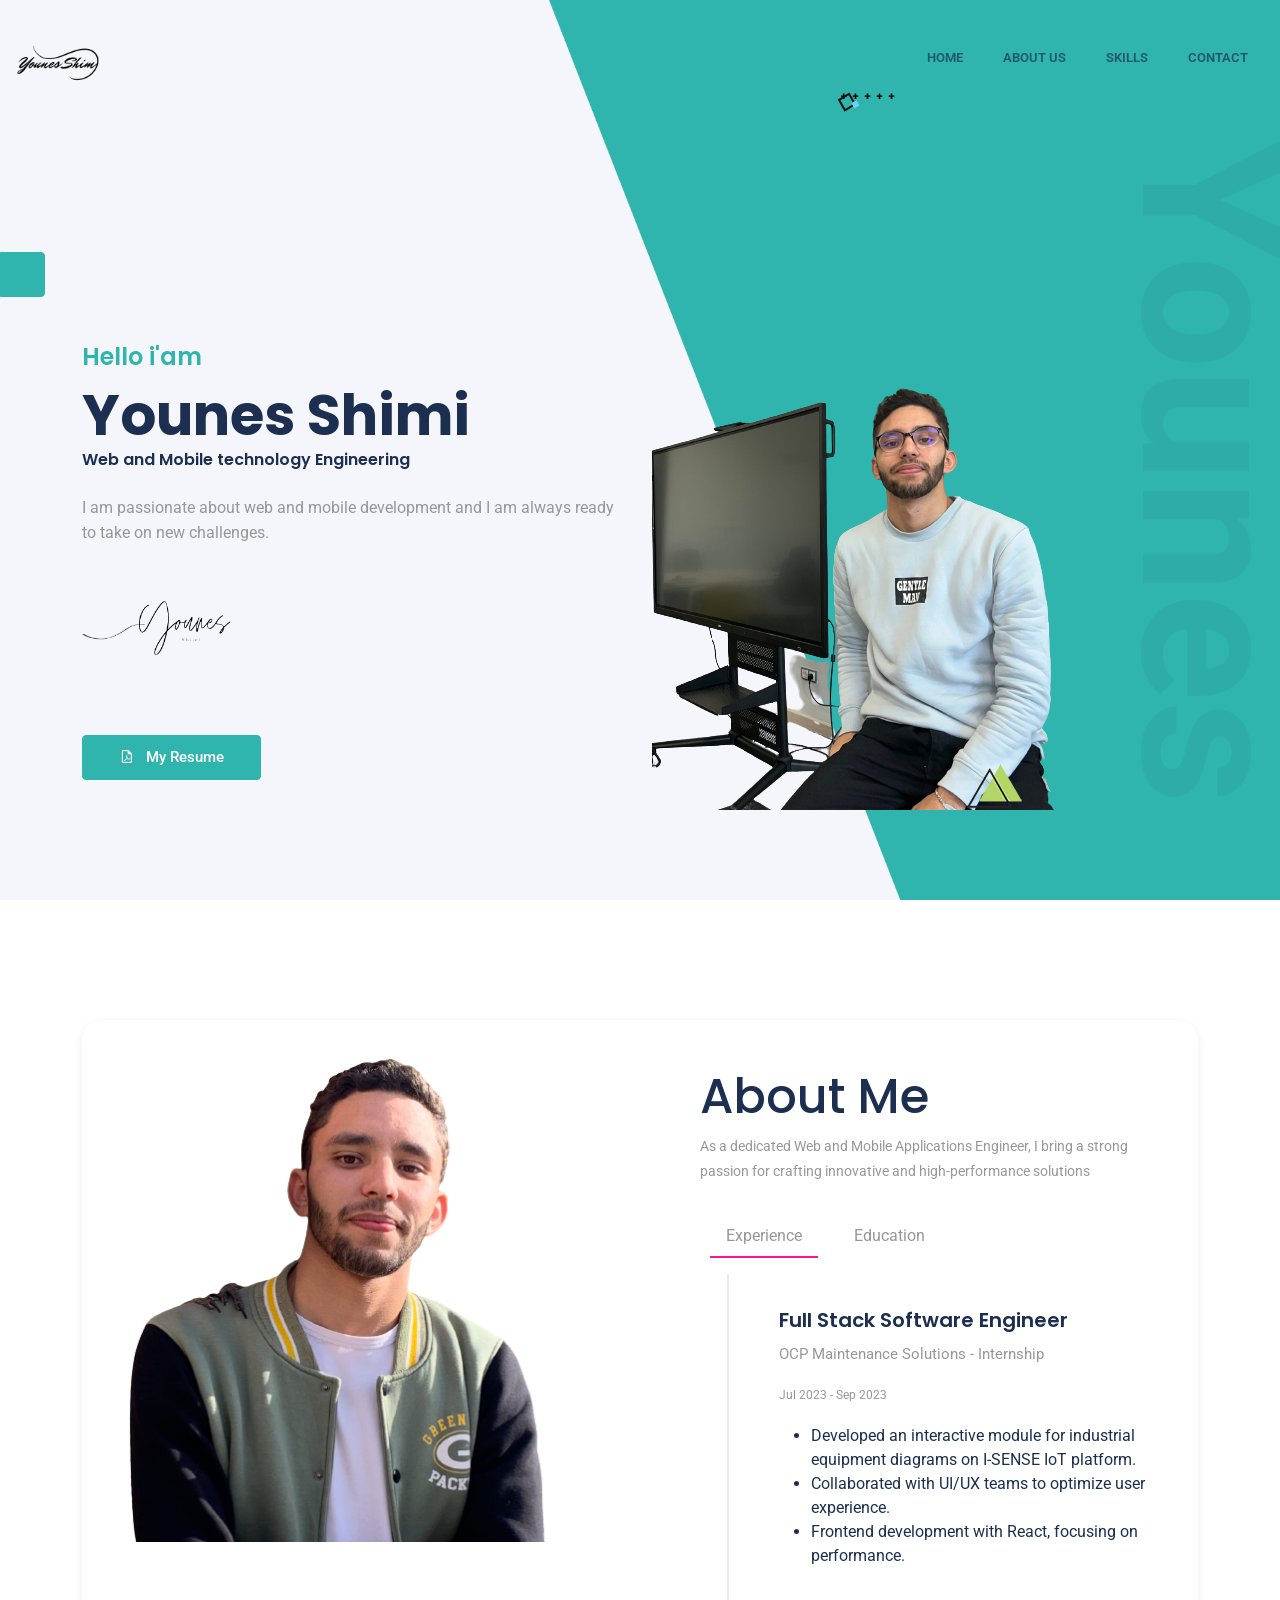
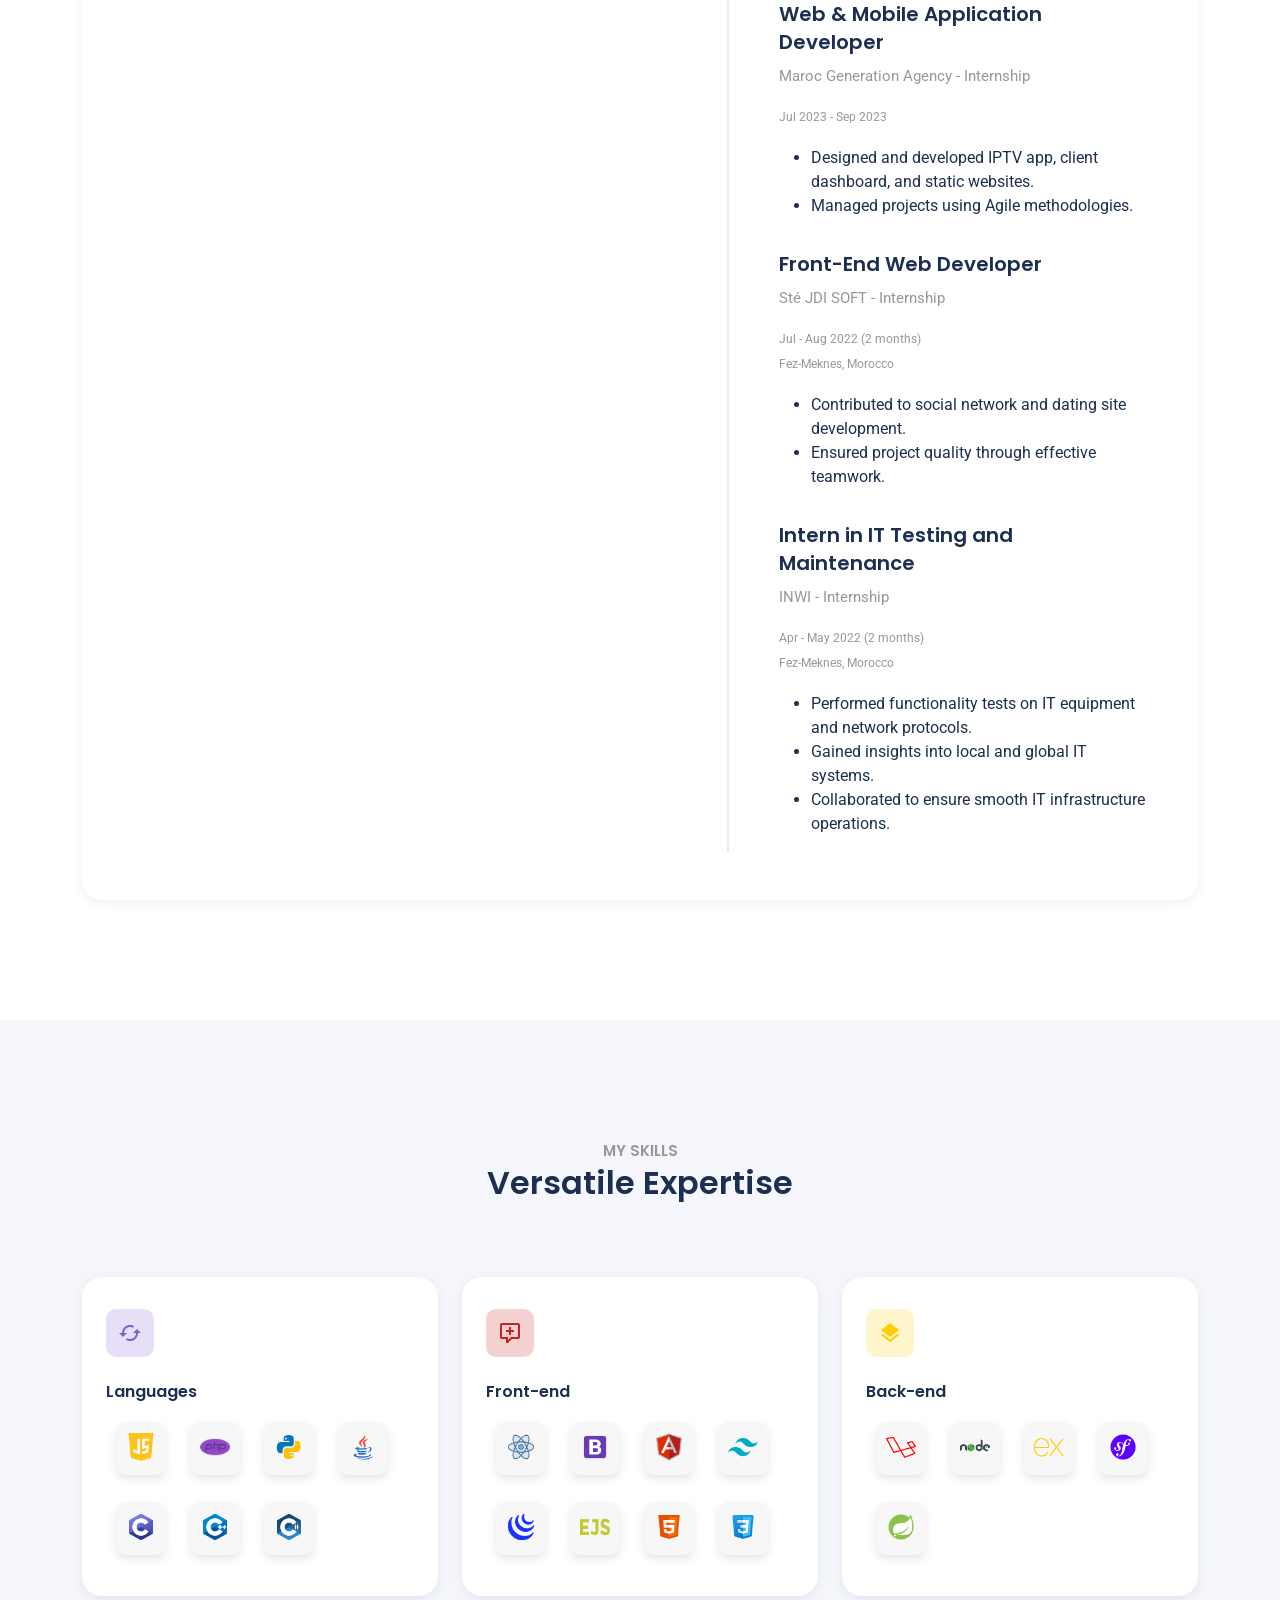
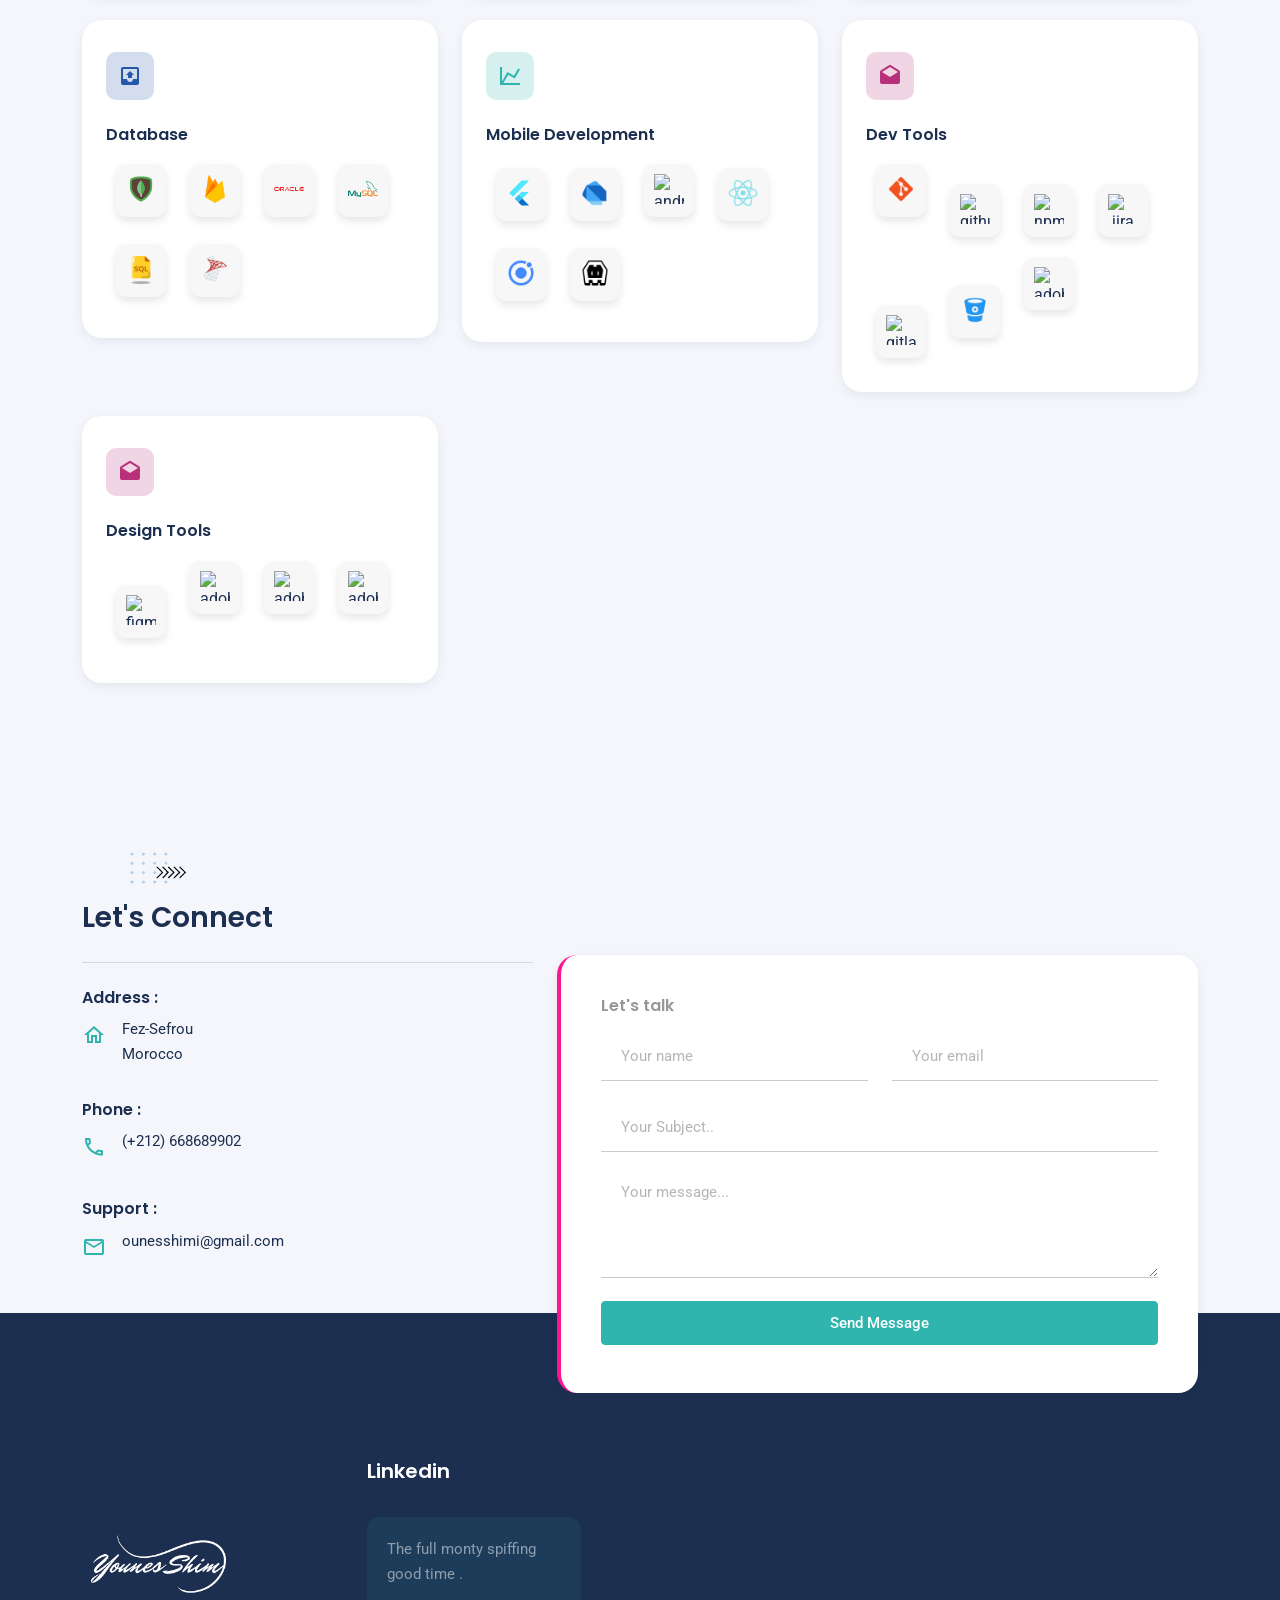
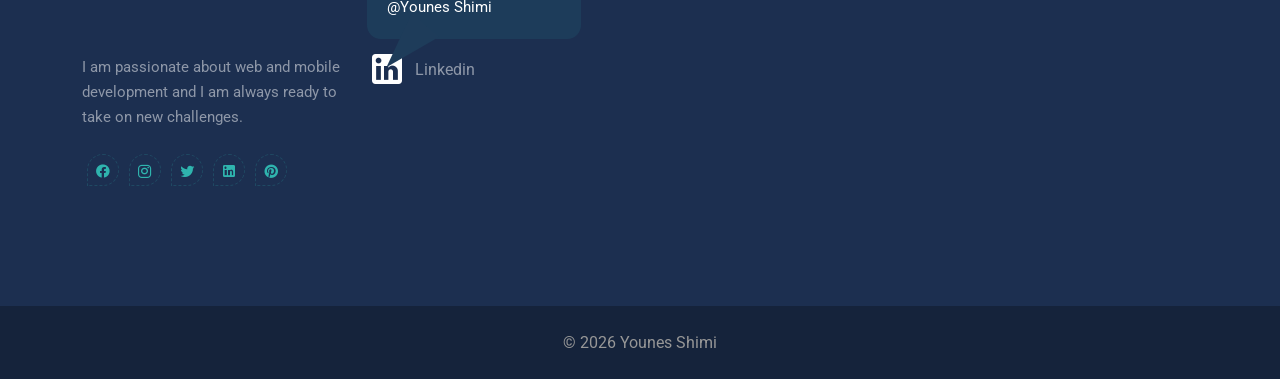
==== commit 8df29abb: "change" ====
--- a/index.html
+++ b/index.html
@@ -188,7 +188,7 @@
                     <div class="col-lg-6">
                         <div class="about-item p-5">
                             <h2 class="display-5 fw-semibold">About Me</h2>
-                            <p class="text-muted fs-14">I am currently in an engineering cycle in Web & Mobile technology at the Euro-Mediterranean University of Fez</p>
+                            <p class="text-muted fs-14">As a dedicated Web and Mobile Applications Engineer, I bring a strong passion for crafting innovative and high-performance solutions</p>
 
                             <ul class="nav nav-pills mb-3 mt-4 pt-2" id="pills-tab" role="tablist">
                                 <li class="nav-item" role="presentation">
@@ -203,9 +203,7 @@
                                 </li>
                             </ul>
                             <div class="tab-content" id="pills-tabContent">
-                                <div class="tab-pane fade show active" id="pills-home" role="tabpanel"
-                                    aria-labelledby="pills-home-tab">
-
+                                <div class="tab-pane fade show active" id="pills-home" role="tabpanel" aria-labelledby="pills-home-tab">
                                     <div class="experience">
                                         <div class="row position-relative">
                                             <div class="col-2">
@@ -213,31 +211,52 @@
                                             </div>
                                             <div class="col-10">
                                                 <div class="mt-4 pt-2">
-                                                    <h5>Full Stack Web and Mobile Engineer</h5>
-                                                    <p class="text-muted fs-15">Maroc Generation Agency - internship</p>
+                                                    <h5>Full Stack Software Engineer</h5>
+                                                    <p class="text-muted fs-15">OCP Maintenance Solutions - Internship</p>
                                                     <p class="text-muted fs-12">Jul 2023 - Sep 2023</p>
-                                                    <p class="text-muted fs-15">Design and development of cross-platform IPTV applications, database implementation with connectivity expertise, collaboration in the evolution and improvement of the server API, creation of an intuitive user interface for managing IPTV playlists without financial transactions.</p>
+                                                    <ul class="experience-details">
+                                                        <li>Developed an interactive module for industrial equipment diagrams on I-SENSE IoT platform.</li>
+                                                        <li>Collaborated with UI/UX teams to optimize user experience.</li>
+                                                        <li>Frontend development with React, focusing on performance.</li>
+                                                    </ul>
                                                 </div>
-
+                                
                                                 <div class="mt-4 pt-2">
-                                                    <h5> Web developer</h5>
-                                                    <p class="text-muted fs-15">Sté JDI SOFT - internship</p>
-                                                    <p class="text-muted fs-12">Jul - Aug 2022 (2 months) <br> Fez-Meknes, Morocco </p>
-                                                    <p class="text-muted fs-15">Design of a social network for foundation administrators and creation of a dating site for foundations</p>
+                                                    
+                                                    <h5>Web & Mobile Application Developer</h5>
+                                                    <p class="text-muted fs-15">Maroc Generation Agency - Internship</p>
+                                                    <p class="text-muted fs-12">Jul 2023 - Sep 2023</p>
+                                                    <ul class="experience-details">
+                                                        <li>Designed and developed IPTV app, client dashboard, and static websites.</li>
+                                                        <li>Managed projects using Agile methodologies.</li>
+                                                    </ul>
                                                 </div>
-                                                
+                                
                                                 <div class="mt-4 pt-2">
-                                                    <h5>Computer initiation course</h5>
-                                                    <p class="text-muted fs-15">INWI - internship </p>
-                                                    <p class="text-muted fs-12">Apr - May 2022 (2 months) <br> Fez-Meknes, Morocco</p>
-                                                    <p class="text-muted fs-15">Maintenance of information systems, design of new IT projects and functional tests</p>
+                                                    <h5>Front-End Web Developer</h5>
+                                                    <p class="text-muted fs-15">Sté JDI SOFT - Internship</p>
+                                                    <p class="text-muted fs-12">Jul - Aug 2022 (2 months)<br>Fez-Meknes, Morocco</p>
+                                                    <ul class="experience-details">
+                                                        <li>Contributed to social network and dating site development.</li>
+                                                        <li>Ensured project quality through effective teamwork.</li>
+                                                    </ul>
                                                 </div>
-                                                
+                                
+                                                <div class="mt-4 pt-2">
+                                                    <h5>Intern in IT Testing and Maintenance</h5>
+                                                    <p class="text-muted fs-15">INWI - Internship</p>
+                                                    <p class="text-muted fs-12">Apr - May 2022 (2 months)<br>Fez-Meknes, Morocco</p>
+                                                    <ul class="experience-details">
+                                                        <li>Performed functionality tests on IT equipment and network protocols.</li>
+                                                        <li>Gained insights into local and global IT systems.</li>
+                                                        <li>Collaborated to ensure smooth IT infrastructure operations.</li>
+                                                    </ul>
+                                                </div>
                                             </div>
                                         </div>
                                     </div>
-
                                 </div>
+                                
                                 
                                 <div class="tab-pane fade" id="pills-contact" role="tabpanel"
                                     aria-labelledby="pills-contact-tab">
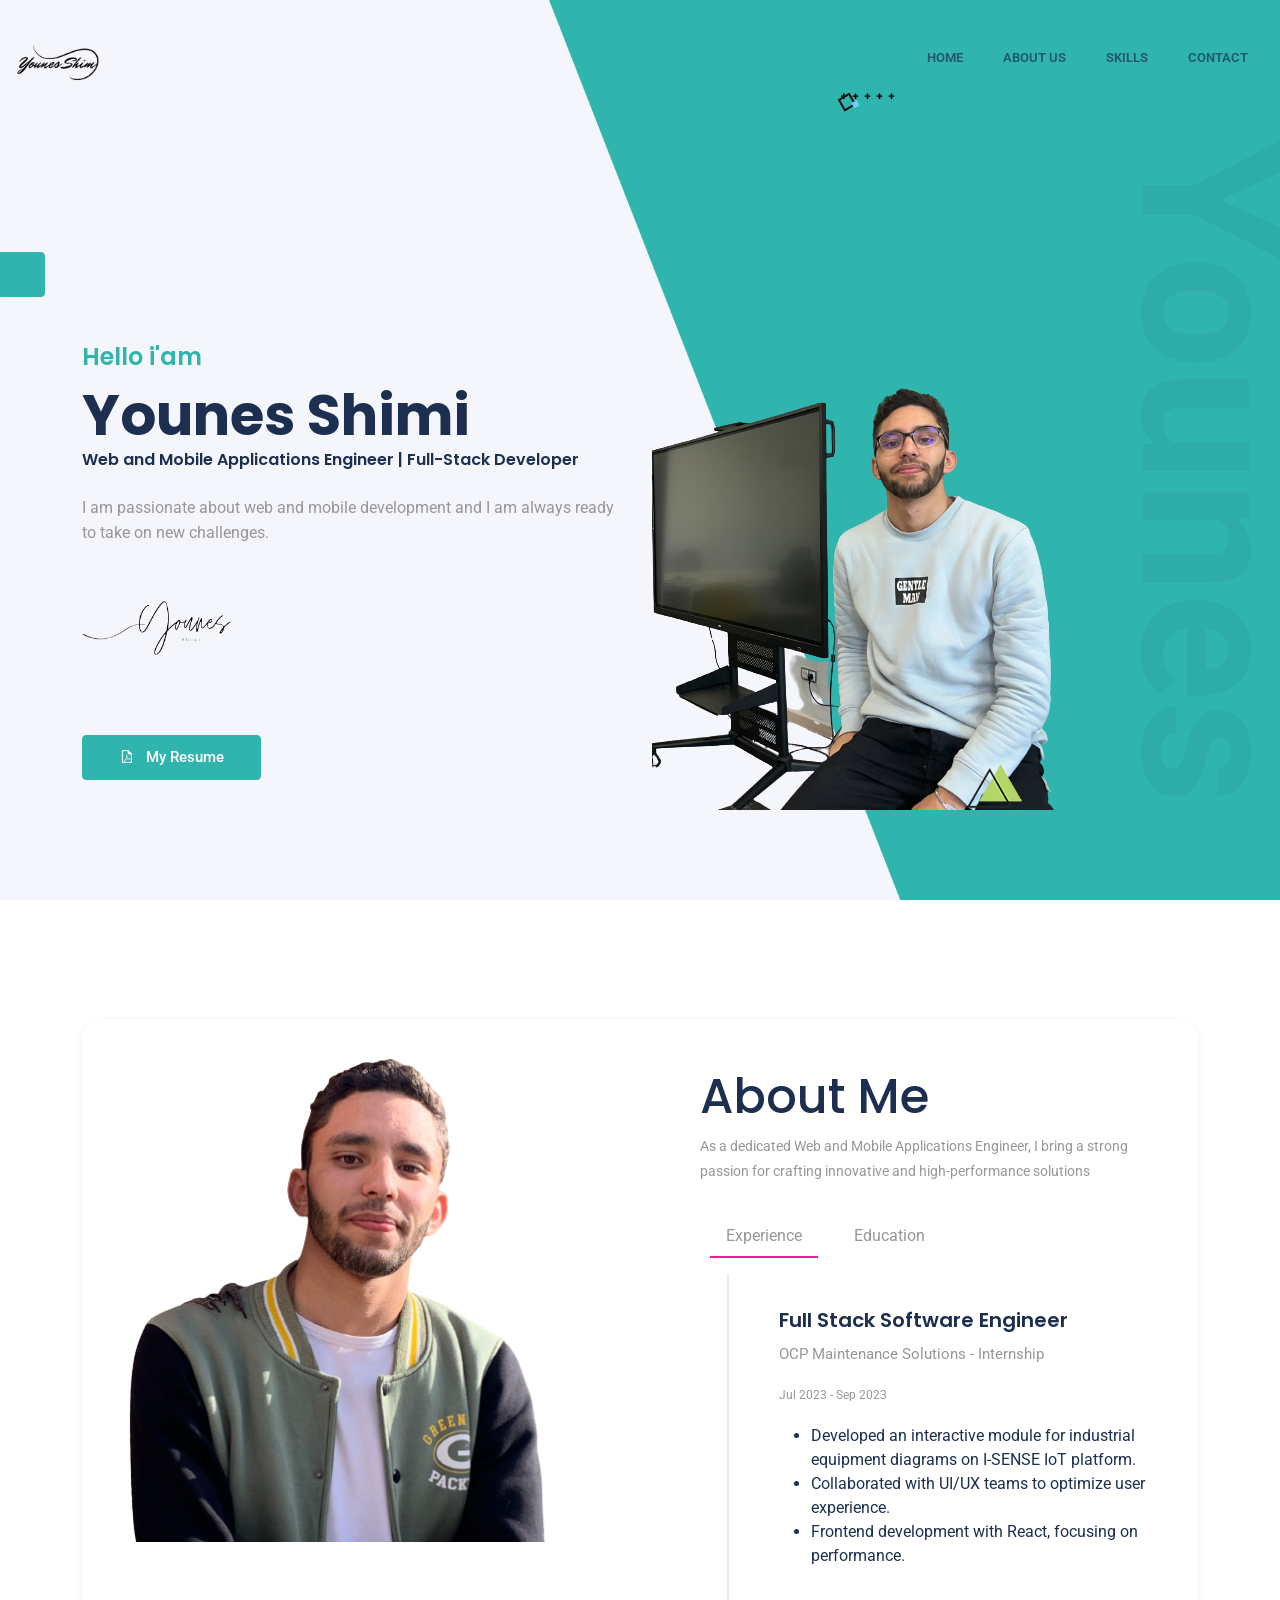
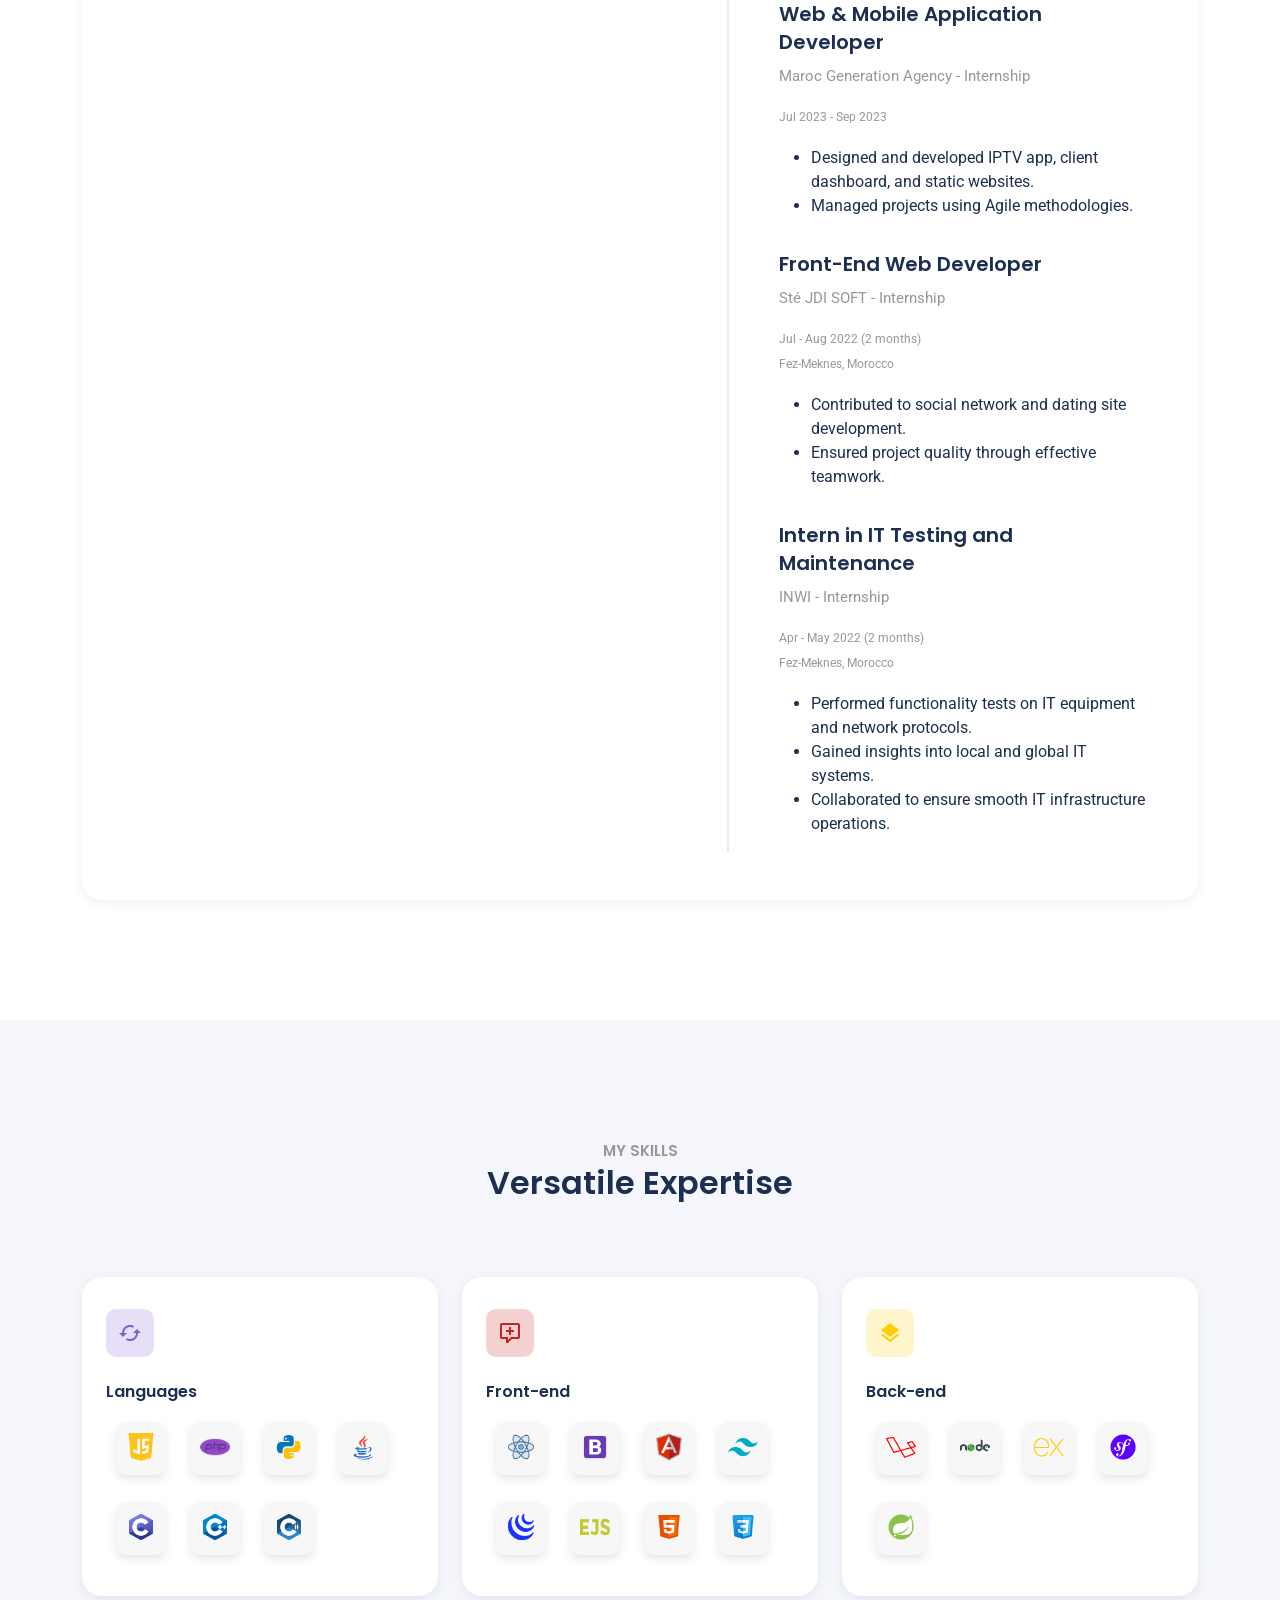
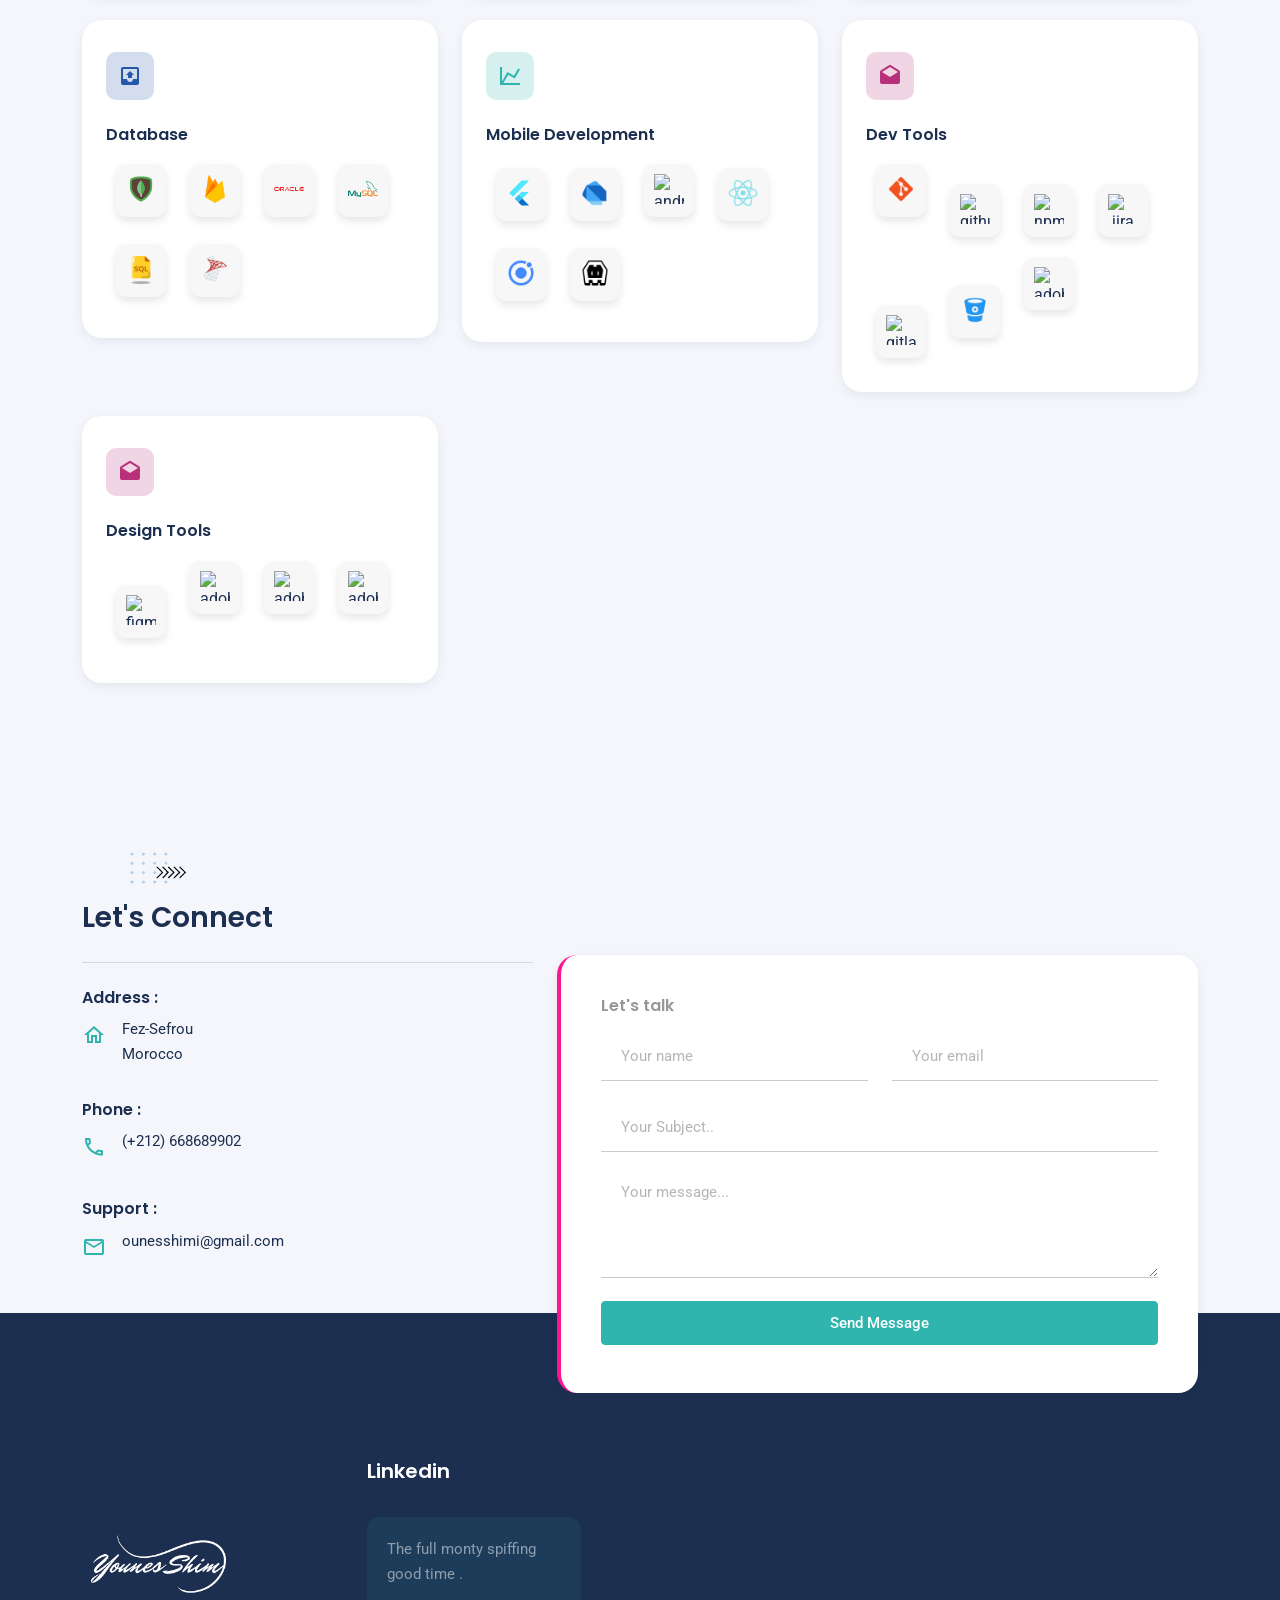
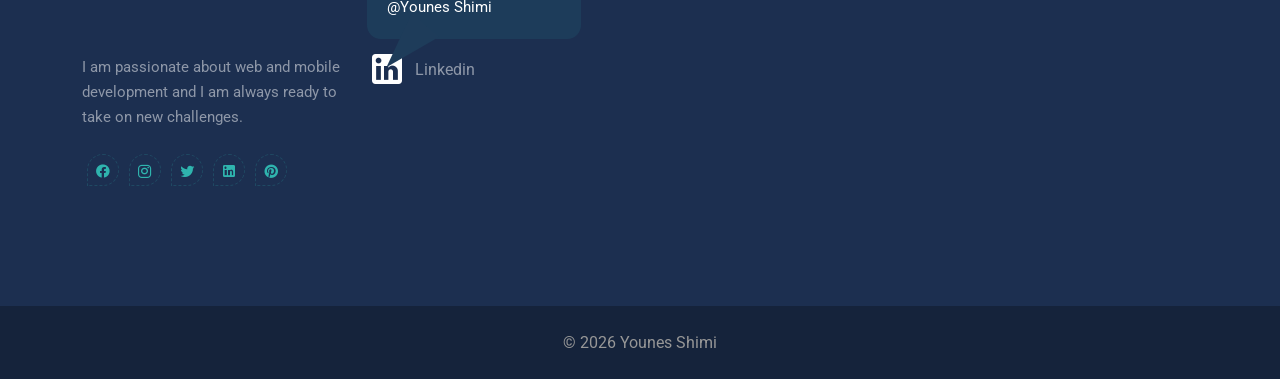
==== commit 43afeb3c: "change2" ====
--- a/index.html
+++ b/index.html
@@ -116,7 +116,7 @@
                     <div class="home-contact">
                         <h4 class="text-primary">Hello i'am</h4>
                         <h2 class="display-4 fw-bold mb-0">Younes Shimi</h2>
-                        <h6> Web and Mobile technology Engineering</h6>
+                        <h6> Web and Mobile Applications Engineer | Full-Stack Developer</h6>
                         <div class="mt-4">
                             <p class="text-muted mb-2">I am passionate about web and mobile development and I am always ready to take on new challenges.</p>
 <!--                             <p class="text-muted">leading the Design Team at <a href="https://themesdesign.in/" target="_blank"
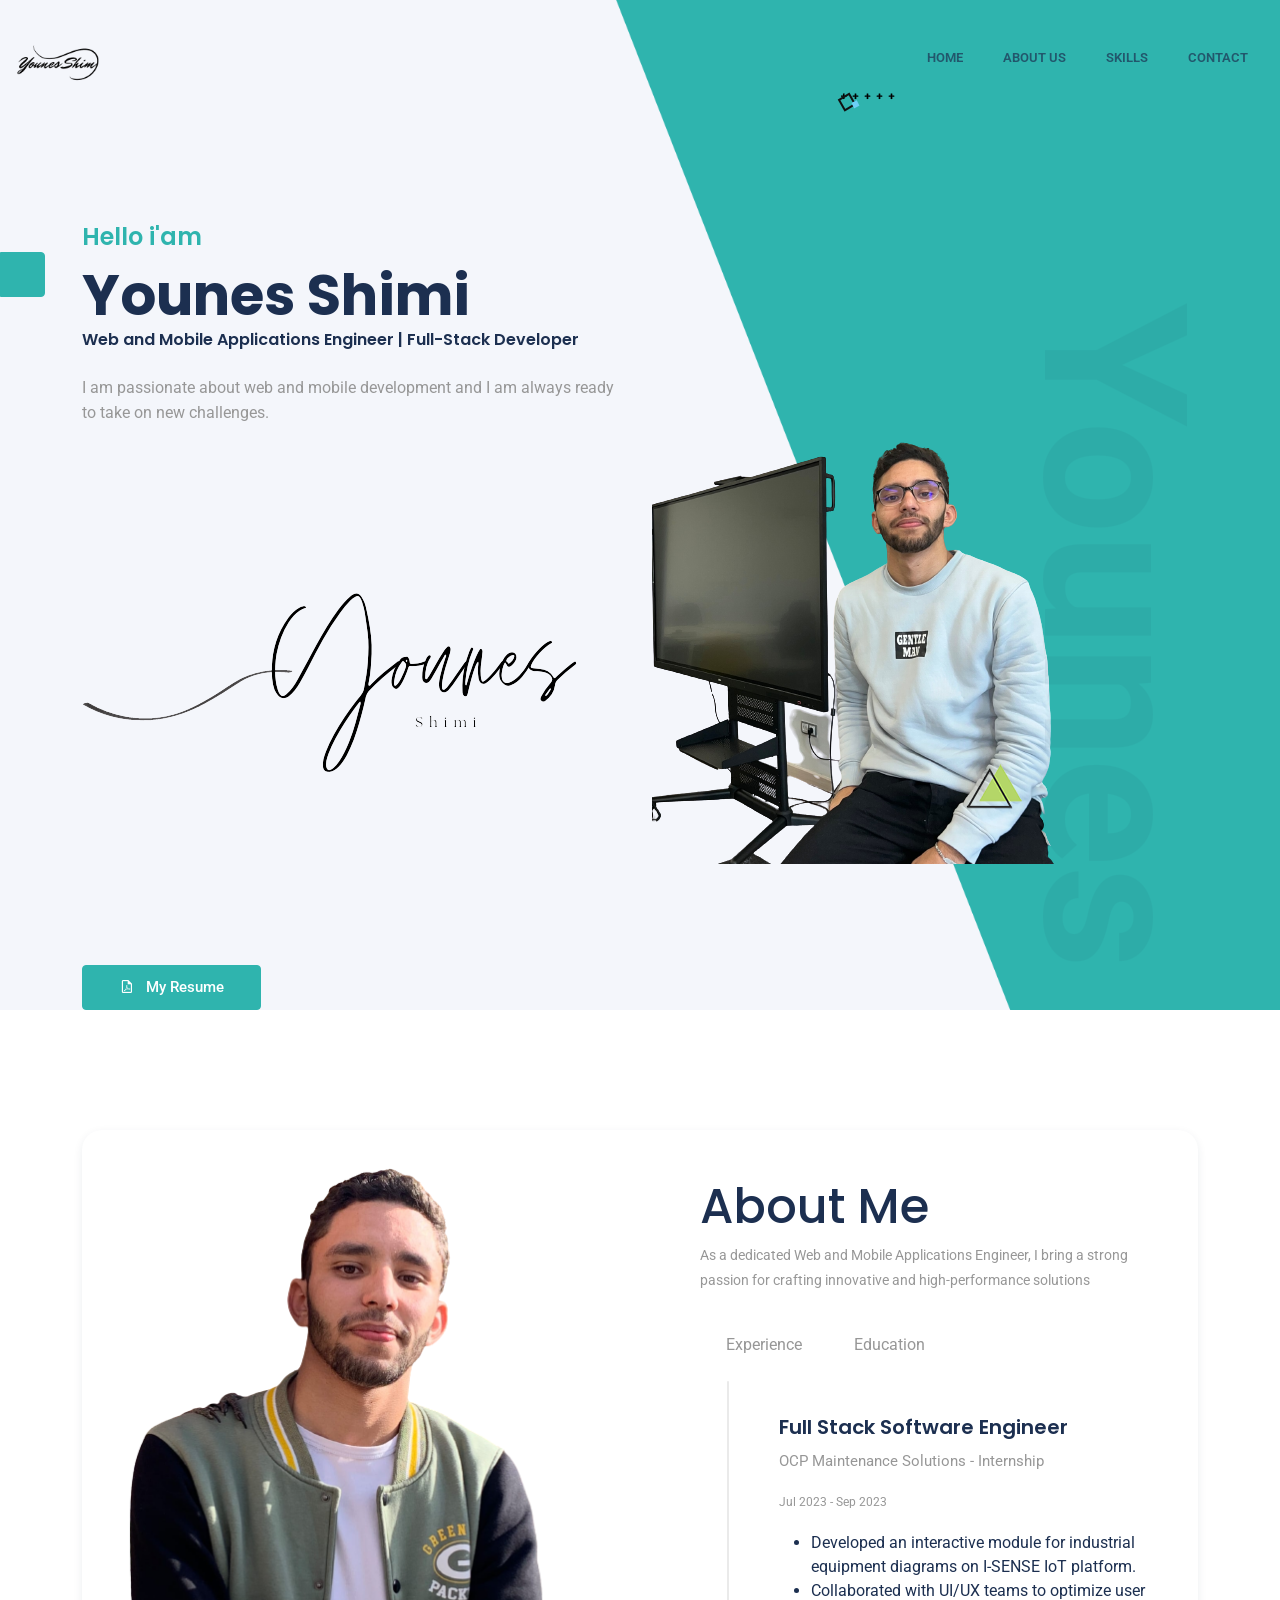
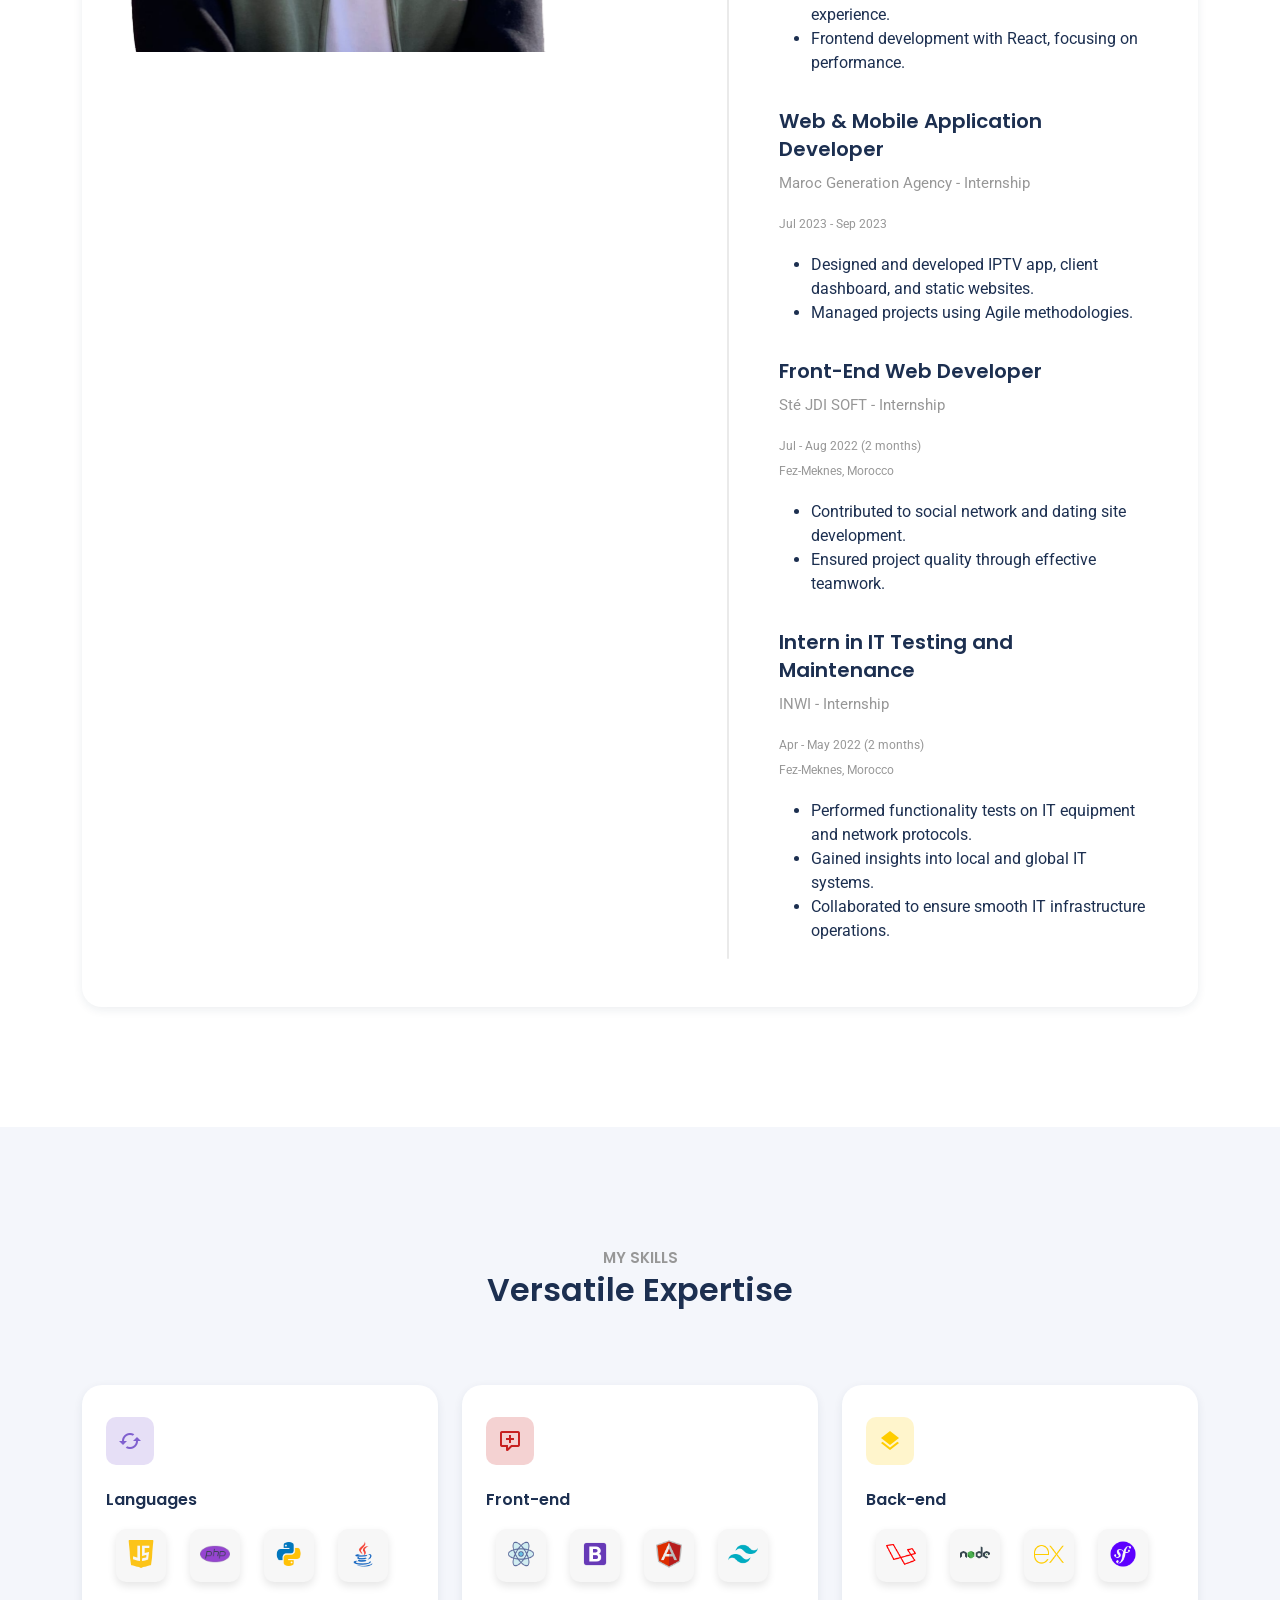
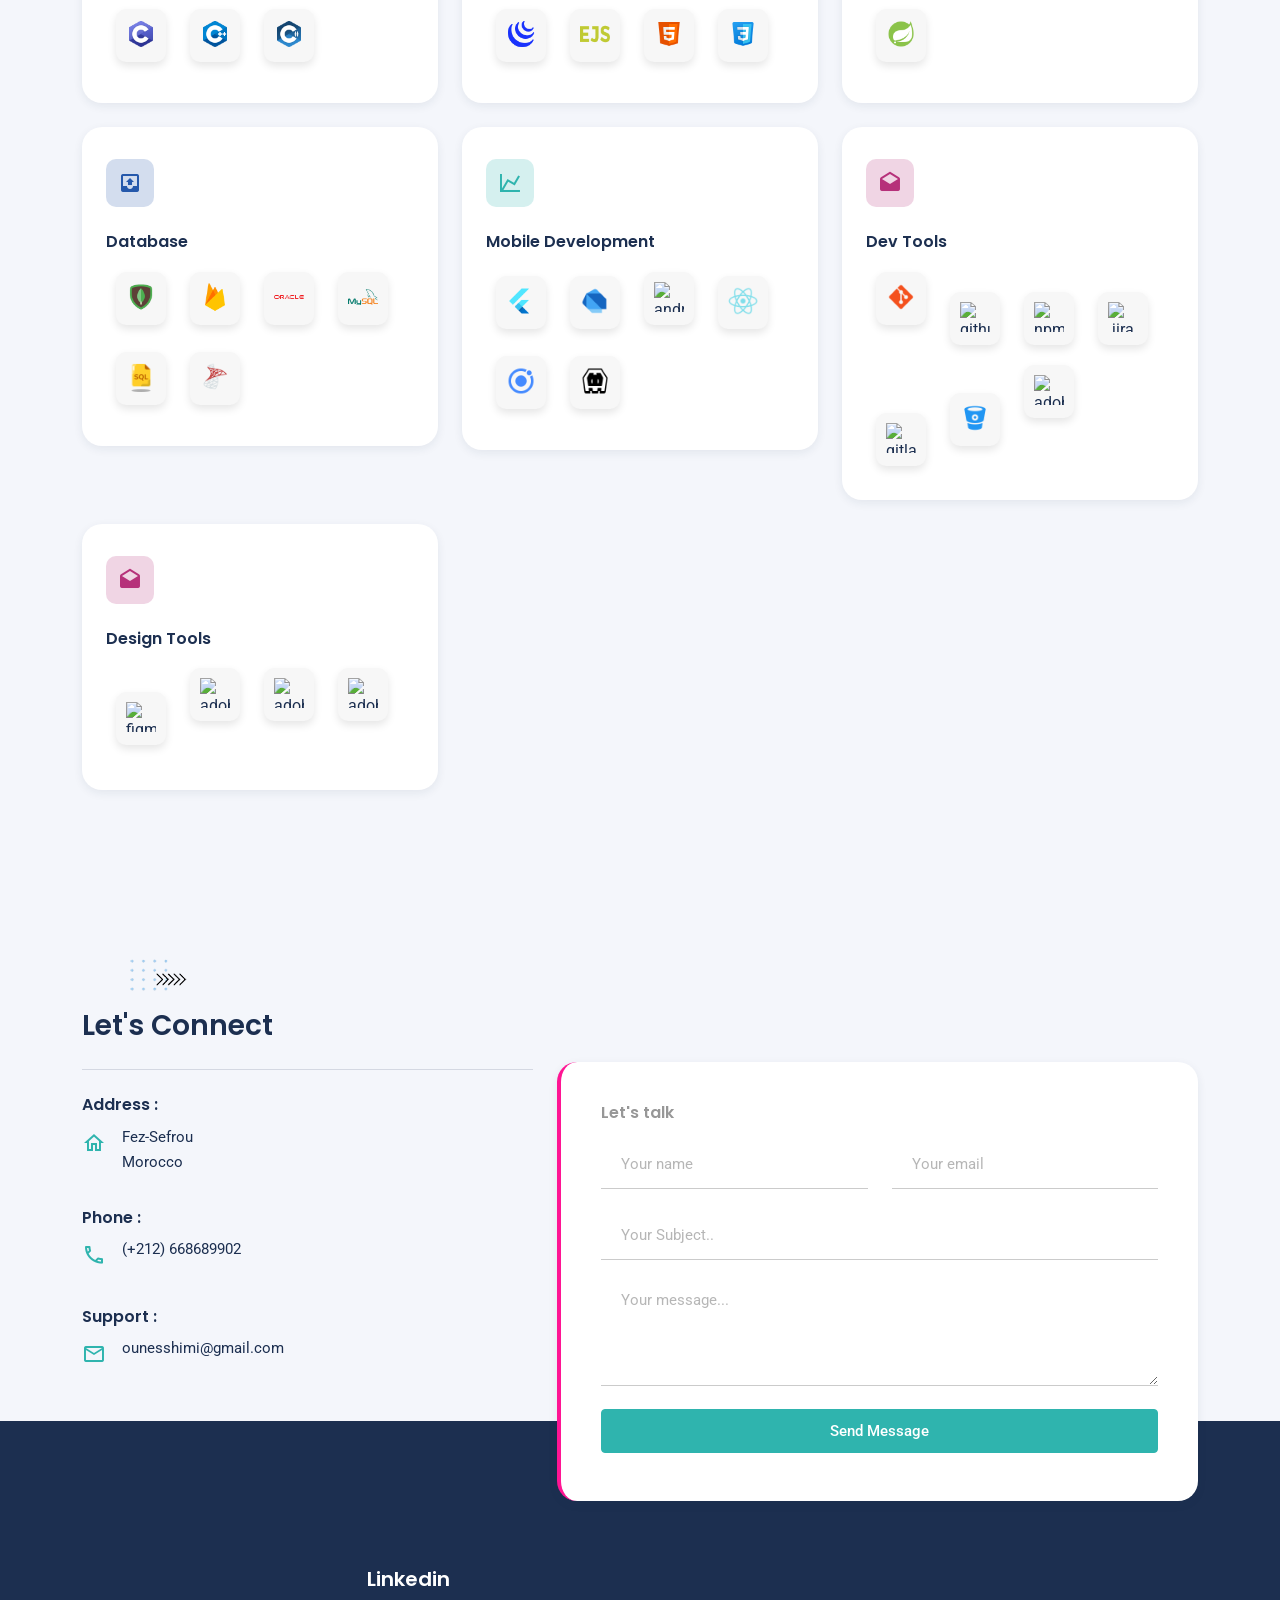
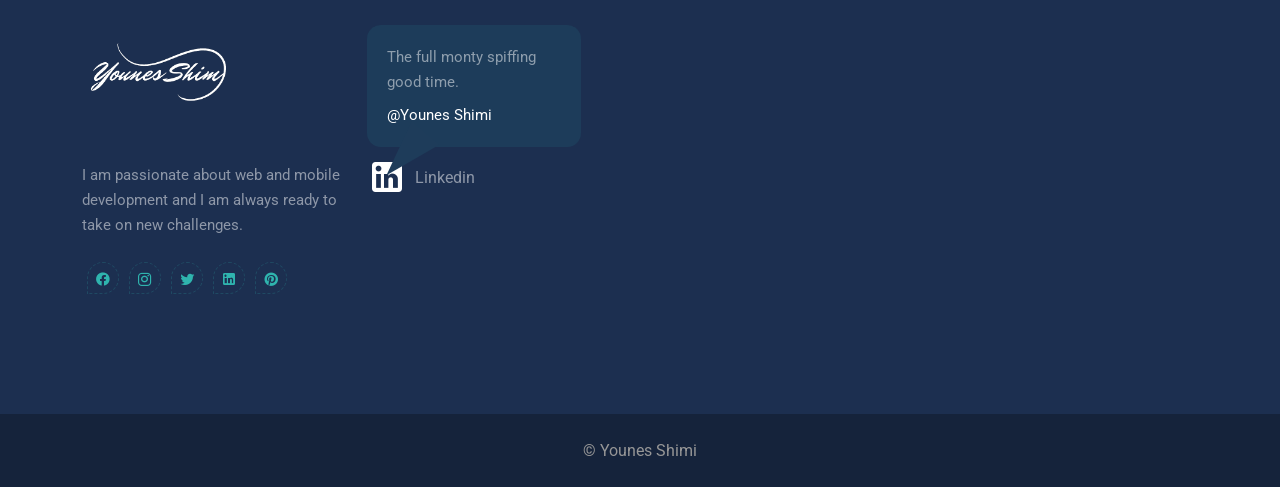
==== commit 3e0d1daa: "refactor: modularisation du portfolio en fichiers partiels (navbar, home, about, skills, contact, fo" ====
--- a/index.html
+++ b/index.html
@@ -1,969 +1,56 @@
 <!DOCTYPE html>
 <html lang="en">
+    <head>
+        <meta charset="utf-8" />
+        <title>Younes Shimi</title>
+        <meta name="viewport" content="width=device-width, initial-scale=1.0">
+        <meta name="description" content=" " />
+        <meta name="keywords" content />
+        <meta content="Themesdesign" name="author" />
+        <link rel="shortcut icon" href="images/favicon.ico">
+        <!-- Bootstrap css -->
+        <link rel="stylesheet" href="css/bootstrap.min.css" type="text/css"
+            id="bootstrap-style" />
+        <!-- Material Icon Css -->
+        <link rel="stylesheet" href="css/materialdesignicons.min.css"
+            type="text/css" />
+        <!-- Unicon Css -->
+        <link rel="stylesheet"
+            href="https://unicons.iconscout.com/release/v4.0.0/css/line.css" />
+        <!-- Swiper Css -->
+        <link rel="stylesheet" href="css/tiny-slider.css" type="text/css" />
+        <link rel="stylesheet" href="css/tiny-slider.css.map" type="text/css" />
+        <link rel="stylesheet" href="css/swiper.min.css" type="text/css" />
+        <!-- Custom Css -->
+        <link rel="stylesheet" href="css/style.min.css" type="text/css" />
+        <link rel="stylesheet" href="style2.css">
+    </head>
+    <body data-bs-spy="scroll" data-bs-target="#navbar" data-bs-offset="71">
+        <!-- light-dark mode button -->
+        <a href="javascript: void(0);" id="mode"
+            class="mode-btn text-white rounded-end">
+            <i class="uil uil-brightness mode-dark mx-auto"></i>
+            <i class="uil uil-moon bx-spin mode-light"></i>
+        </a>
 
-<head>
-    <meta charset="utf-8" />
-    <title>Younes Shimi</title>
-    <meta name="viewport" content="width=device-width, initial-scale=1.0">
-    <meta name="description" content=" " />
-    <meta name="keywords" content="" />
-    <meta content="Themesdesign" name="author" />
+        <!-- Placeholder divs for partials -->
+        <div id="navbar-placeholder"></div>
+        <div id="home-placeholder"></div>
+        <div id="about-placeholder"></div>
+        <div id="skills-placeholder"></div>
+        <div id="contact-placeholder"></div>
+        <div id="footer-placeholder"></div>
 
-    <link rel="shortcut icon" href="images/favicon.ico">
-
-    <!-- Bootstrap css -->
-    <link rel="stylesheet" href="css/bootstrap.min.css" type="text/css" id="bootstrap-style" />
-
-    <!-- Material Icon Css -->
-    <link rel="stylesheet" href="css/materialdesignicons.min.css" type="text/css" />
-
-    <!-- Unicon Css -->
-    <link rel="stylesheet" href="https://unicons.iconscout.com/release/v4.0.0/css/line.css" />
-
-    <!-- Swiper Css -->
-    <link rel="stylesheet" href="css/tiny-slider.css" type="text/css" />
-    <link rel="stylesheet" href="css/tiny-slider.css.map" type="text/css" />
-    <link rel="stylesheet" href="css/swiper.min.css" type="text/css" />
-
-    <!-- Custom Css -->
-    <link rel="stylesheet" href="css/style.min.css" type="text/css" />
-    <link rel="stylesheet" href="style2.css">
-
-</head>
-
-<body data-bs-spy="scroll" data-bs-target="#navbar" data-bs-offset="71">
-
-    <!-- light-dark mode button -->
-    <a href="javascript: void(0);" id="mode" class="mode-btn text-white rounded-end">
-        <i class="uil uil-brightness mode-dark mx-auto"></i>
-        <i class="uil uil-moon bx-spin mode-light"></i>
-    </a>
-
-
-
-    <!--Navbar Start-->
-    <nav class="navbar navbar-expand-lg fixed-top sticky" id="navbar">
-        <div class="container-fluid custom-container">
-            <a class="navbar-brand logo text-uppercase" href="https://www.linkedin.com/in/younes-shimi/">
-                <img src="images/logo/logo-dark.png" class="logo-light" alt="" height="90px">
-                <img src="images/Logo/logo-light.png" class="logo-dark" alt="" height="90px">
-            </a>
-
-            <button class="navbar-toggler me-3 order-2 ms-4" type="button" data-bs-toggle="collapse"
-                data-bs-target="#navbarCollapse" aria-controls="navbarCollapse" aria-label="Toggle navigation">
-                <i class="mdi mdi-menu"></i>
-            </button>
-
-            <div class="collapse navbar-collapse navbar-dark" id="navbarCollapse">
-                <ul class="navbar-nav ms-auto navbar-center">
-                    <li class="nav-item active">
-                        <a href="#" class="nav-link active">Home</a>
-                    </li>
-                    <li class="nav-item dropdown dropdown-hover">
-                        <a href="#aboutme" class="nav-link ">About Us</a>
-                    </li>
-                    <li class="nav-item dropdown dropdown-hover">
-                        <a href="#service" class="nav-link ">SKILLS</a>
-                    </li>
-
-                    
-                    <li class="nav-item">
-                        <a href="#contact" class="nav-link">Contact</a>
-                    </li>
-                </ul>
-                <!--end navbar-nav-->
-                
-            </div>
-        </div>
-        <!--end container-->
-    </nav>
-    <!-- Navbar End -->
-
-
-
-    <!-- home section -->
-    <section class="home-2" style="background-image: url(./images/home/home-2/home-bg2.png); background-size: cover;">
-        <!-- start container -->
-        <div class="container position-relative">
-
-            <div class="home-icon">
-                <a href="https://www.facebook.com/people/Younes-Shimi/pfbid02tAmCcoGhQR7fzQmn8V22Zt8nyBfUHwxy5Sj2XM89VUnyHKogDrkNqUFr6kkRjE2rl/?mibextid=ZbWKwL">
-                    <div class="social-icon facebook mb-3" data-bs-toggle="tooltip" data-bs-placement="top"
-                        title="Facebook">
-                        <i class="mdi mdi-facebook fs-20 text-primary"></i>
-                    </div>
-                </a>
-                <a href="https://www.instagram.com/younes_shimi/?igshid=NTc4MTIwNjQ2YQ==">
-                    <div class="social-icon instagram mb-3" data-bs-toggle="tooltip" data-bs-placement="top"
-                        title="Instagram">
-                        <i class="mdi mdi-instagram fs-20 text-primary"></i>
-                    </div>
-                </a>
-                <a href="https://twitter.com/youneshim_i">
-                    <div class="social-icon twitter mb-3" data-bs-toggle="tooltip" data-bs-placement="top"
-                        title="Twitter">
-                        <i class="mdi mdi-twitter fs-20 text-primary"></i>
-                    </div>
-                </a>
-                <a href="https://www.linkedin.com/in/younes-shimi/">
-                    <div class="social-icon linkedin" data-bs-toggle="tooltip" data-bs-placement="top" title="Linkedin">
-                        <i class="mdi mdi-linkedin fs-20 text-primary"></i>
-                    </div>
-                </a>
-            </div>
-            <div class="row align-items-center">
-                <div class="col-lg-6">
-                    <div class="home-contact">
-                        <h4 class="text-primary">Hello i'am</h4>
-                        <h2 class="display-4 fw-bold mb-0">Younes Shimi</h2>
-                        <h6> Web and Mobile Applications Engineer | Full-Stack Developer</h6>
-                        <div class="mt-4">
-                            <p class="text-muted mb-2">I am passionate about web and mobile development and I am always ready to take on new challenges.</p>
-<!--                             <p class="text-muted">leading the Design Team at <a href="https://themesdesign.in/" target="_blank"
- -->                                   <!--  class="text-dark"><ins> Themesdesign.in</ins></a></p> -->
-                        </div>
-                        <div class="sign">
-                            <img src="images/signature/Signature_Logo.png" alt="" class="img-fluid" style="height: 150px;">
-                        </div>
-
-                        <!-- <div class="view-pdf mt-4 pt-2">
-                            <div class="d-flex align-items-center">
-                                <a href="resume/Younes_Shimi_Cv.pdf" target="_blank" class="pdf-view-button btn btn-primary">
-                                    <i class="mdi mdi-file-pdf-outline me-2"></i> My Resume
-                                </a>
-                            </div>
-                        </div> -->
-
-
-                        <div class="view-pdf mt-4 pt-2">
-                            <div class="d-flex align-items-center">
-                                <a href="Notfound.html" target="_blank" class="pdf-view-button btn btn-primary">
-                                    <i class="mdi mdi-file-pdf-outline me-2"></i> My Resume
-                                </a>
-                            </div>
-                        </div>
-
-                    </div>
-                </div>
-                <div class="col-lg-6">
-                    <img src="images/img/IMG_20230605_115232_629-removebg-preview.png" alt="" class="img-fluid">
-                </div>
-            </div>
-        </div>
-
-        <div class="modal fade bd-example-modal-lg" id="watchvideomodal" data-keyboard="false" tabindex="-1"
-            aria-hidden="true">
-            <div class="modal-dialog modal-dialog-centered modal-dialog modal-lg">
-                <div class="modal-content hero-modal-0 bg-transparent">
-                    <button type="button" class="btn-close" data-bs-dismiss="modal" aria-label="Close"></button>
-                    <video id="VisaChipCardVideo1" class="w-100" controls>
-                        <source src="https://www.w3schools.com/html/mov_bbb.mp4" type="video/mp4" />
-                        <!--Browser does not support <video> tag -->
-                    </video>
-                </div>
-            </div>
-        </div>
-        <div class="welcome-text">
-            <p>Younes</p>
-        </div>
-        <!-- end container -->
-    </section>
-    <!-- end home section -->
-
-
-    <!-- about-me section -->
-    <section class="section about-me" id="aboutme">
-        <!-- container -->
-        <div class="container">
-            <div class="about-box">
-                <div class="row">
-
-                    <div class="col-lg-6 position-relative">
-                        <div class="image-round"></div>
-                        <div class="about-image p-4 pb-0">
-                            <img src="images/img/about.png" alt="" class="img-fluid">
-                        </div>
-                    </div>
-
-                    <div class="col-lg-6">
-                        <div class="about-item p-5">
-                            <h2 class="display-5 fw-semibold">About Me</h2>
-                            <p class="text-muted fs-14">As a dedicated Web and Mobile Applications Engineer, I bring a strong passion for crafting innovative and high-performance solutions</p>
-
-                            <ul class="nav nav-pills mb-3 mt-4 pt-2" id="pills-tab" role="tablist">
-                                <li class="nav-item" role="presentation">
-                                    <button class="nav-link active" id="pills-home-tab" data-bs-toggle="pill"
-                                        data-bs-target="#pills-home" type="button" role="tab" aria-controls="pills-home"
-                                        aria-selected="true">Experience</button>
-                                </li>
-                                <li class="nav-item" role="presentation">
-                                    <button class="nav-link" id="pills-contact-tab" data-bs-toggle="pill"
-                                        data-bs-target="#pills-contact" type="button" role="tab"
-                                        aria-controls="pills-contact" aria-selected="false">Education</button>
-                                </li>
-                            </ul>
-                            <div class="tab-content" id="pills-tabContent">
-                                <div class="tab-pane fade show active" id="pills-home" role="tabpanel" aria-labelledby="pills-home-tab">
-                                    <div class="experience">
-                                        <div class="row position-relative">
-                                            <div class="col-2">
-                                                <div class="border-left"></div>
-                                            </div>
-                                            <div class="col-10">
-                                                <div class="mt-4 pt-2">
-                                                    <h5>Full Stack Software Engineer</h5>
-                                                    <p class="text-muted fs-15">OCP Maintenance Solutions - Internship</p>
-                                                    <p class="text-muted fs-12">Jul 2023 - Sep 2023</p>
-                                                    <ul class="experience-details">
-                                                        <li>Developed an interactive module for industrial equipment diagrams on I-SENSE IoT platform.</li>
-                                                        <li>Collaborated with UI/UX teams to optimize user experience.</li>
-                                                        <li>Frontend development with React, focusing on performance.</li>
-                                                    </ul>
-                                                </div>
-                                
-                                                <div class="mt-4 pt-2">
-                                                    
-                                                    <h5>Web & Mobile Application Developer</h5>
-                                                    <p class="text-muted fs-15">Maroc Generation Agency - Internship</p>
-                                                    <p class="text-muted fs-12">Jul 2023 - Sep 2023</p>
-                                                    <ul class="experience-details">
-                                                        <li>Designed and developed IPTV app, client dashboard, and static websites.</li>
-                                                        <li>Managed projects using Agile methodologies.</li>
-                                                    </ul>
-                                                </div>
-                                
-                                                <div class="mt-4 pt-2">
-                                                    <h5>Front-End Web Developer</h5>
-                                                    <p class="text-muted fs-15">Sté JDI SOFT - Internship</p>
-                                                    <p class="text-muted fs-12">Jul - Aug 2022 (2 months)<br>Fez-Meknes, Morocco</p>
-                                                    <ul class="experience-details">
-                                                        <li>Contributed to social network and dating site development.</li>
-                                                        <li>Ensured project quality through effective teamwork.</li>
-                                                    </ul>
-                                                </div>
-                                
-                                                <div class="mt-4 pt-2">
-                                                    <h5>Intern in IT Testing and Maintenance</h5>
-                                                    <p class="text-muted fs-15">INWI - Internship</p>
-                                                    <p class="text-muted fs-12">Apr - May 2022 (2 months)<br>Fez-Meknes, Morocco</p>
-                                                    <ul class="experience-details">
-                                                        <li>Performed functionality tests on IT equipment and network protocols.</li>
-                                                        <li>Gained insights into local and global IT systems.</li>
-                                                        <li>Collaborated to ensure smooth IT infrastructure operations.</li>
-                                                    </ul>
-                                                </div>
-                                            </div>
-                                        </div>
-                                    </div>
-                                </div>
-                                
-                                
-                                <div class="tab-pane fade" id="pills-contact" role="tabpanel"
-                                    aria-labelledby="pills-contact-tab">
-                                    <div class="experience">
-                                        <div class="row position-relative">
-                                            <div class="col-2">
-                                                <div class="border-left"></div>
-                                            </div>
-                                            <div class="col-10">
-                                                <div class="mt-4 pt-2">
-                                                    <h5>Euro-Mediterranean University of Fez</h5>
-                                                    <p class="text-muted fs-15 mb-0">2024</p>
-                                                    <p class="text-muted fs-15 mb-0">Engineer - Web & Mobile Application Engineering</p>
-                                                </div>
-                                            </div>
-                                        </div>
-
-                                        <div class="row position-relative">
-                                            <div class="col-2">
-                                                <div class="border-left"></div>
-                                            </div>
-                                            <div class="col-10">
-                                                <div class="mt-4 pt-2">
-                                                    <h5>Euro-Mediterranean University of Fez</h5>
-                                                    <p class="text-muted fs-15 mb-0">2021</p>
-                                                    <p class="text-muted fs-15">Integrated Preparatory Cycle Engineering training, School of Digital Engineering and Artificial Intelligence - EIDIA</p>
-                                                </div>
-                                            </div>
-                                        </div>
-                                        
-                                        <div class="row position-relative">
-                                            <div class="col-2">
-                                                <div class="border-left"></div>
-                                            </div>
-                                            <div class="col-10">
-                                                <div class="mt-4 pt-2">
-                                                    <h5>Sidi Lahcen El Youssi High School</h5>
-                                                    <p class="text-muted fs-15 mb-0">2019</p>
-                                                    <p class="text-muted fs-15">Baccalaureate with international option, Physics - International</p>
-                                                </div>
-                                            </div>
-                                        </div>
-                                    </div>
-                                </div>
-                            </div>
-                        </div>
-                    </div>
-
-                </div>
-            </div>
-
-        </div>
-        <!-- end container -->
-    </section>
-    <!-- end about-me -->
-
-
-    <!-- start service -->
-    <section class="section service" id="service">
-        <!-- start container -->
-        <div class="container">
-            <div class="row justify-content-center">
-                <div class="col-lg-6">
-                    <div class="text-center mb-5">
-                        <h6 class="mb-0 text-muted fs-15">MY SKILLS</h6>                        <h2>Versatile Expertise</h2>
-                    </div>
-                </div>
-            </div>
-
-            <div class="row">
-                <div class="col-lg-4">
-                    <div class="info-item box-shadow mt-4 pt-2">
-                        <div class="p-4">
-                            <div class="research avatar-sm bg-soft-purple text-center">
-                                <i class="mdi mdi-cached fs-24 text-purple"></i>
-                            </div>
-                            <h6 class="mt-4">Languages</h6>
-                            <style>
-                                .ticket {
-                                  display: inline-block;
-                                  margin: 10px;
-                                  padding: 10px;
-                                  border-radius: 10px;
-                                  background-color: #f7f7f7;
-                                  box-shadow: 0 4px 8px rgba(0, 0, 0, 0.1);
-                                  text-align: center;
-                                }
-                              
-                                .ticket img {
-                                  display: block;
-                                  width: 30px;
-                                  height: 30px;
-                                  margin: 0 auto 3px;
-                                }
-                              
-                                .ticket p {
-                                  font-size: 1px;
-                                  font-weight: 1px;
-                                  margin: 0;
-                                }
-                              </style>
-                              <div class="ticket">
-                                <img src="/icon/JS.png" alt="JavaScript Logo">
-                              </div>
-                              <div class="ticket">
-                                <img src="icon/PHP.png" alt="PHP Logo">
-                              </div>
-                              <div class="ticket">
-                                <img src="icon/PYTHON.png" alt="Python Logo">
-                              </div>
-                              <div class="ticket">
-                                <img src="icon/JAVA.png" alt="Java Logo">
-                              </div>
-                              <div class="ticket">
-                                <img src="icon/C.png" alt="C Logo">
-                              </div>
-                              <div class="ticket">
-                                <img src="icon/C++.png" alt="C++ Logo">
-                              </div>
-                              <div class="ticket">
-                                <img src="icon/icons8-c-48.png" alt="Cechap Logo">
-                              </div>
-                        </div>
-                    </div>
-                </div>
-                <div class="col-lg-4">
-                    <div class="info-item box-shadow mt-4 pt-2">
-                        <div class="p-4">
-                            <div class="research avatar-sm bg-soft-danger text-center">
-                                <i class="mdi mdi-comment-plus-outline fs-24 text-danger"></i>
-                            </div>
-                            <h6 class="mt-4">Front-end</h6>
-                            <div class="ticket">
-                                <img src="/icon/REACT.png" alt="react">
-                              </div>
-                              <div class="ticket">
-                                <img src="icon/BOOTSTRAP.png" alt="Bootstrap">
-                              </div>
-                              <div class="ticket">
-                                <img src="icon/ANGULAR.png" alt="Angular">
-                              </div>
-                              <div class="ticket">
-                                <img src="icon/TAILWIND.png" alt="Tailwind">
-                              </div>
-                              <div class="ticket">
-                                <img src="icon/jquery.png" alt="Jequery">
-                              </div>
-                              <div class="ticket">
-                                <img src="icon/EJS.png" alt="EJS">
-                              </div>
-
-                              <div class="ticket">
-                                <img src="icon/HTML.png" alt="HTML5 Logo">
-                              </div>
-                              <div class="ticket">
-                                <img src="icon/CSS.png" alt="CSS Logo">
-                              </div>
-                        </div>
-                    </div>
-                </div>
-                <div class="col-lg-4">
-                    <div class="info-item box-shadow mt-4 pt-2">
-                        <div class="p-4">
-                            <div class="research avatar-sm bg-soft-warning text-center">
-                                <i class="mdi mdi-layers fs-24 text-warning"></i>
-                            </div>
-                            <h6 class="mt-4">Back-end</h6>
-                            <div class="ticket">
-                                <img src="/icon/laravel.png" alt="laravel">
-                              </div>
-                              <div class="ticket">
-                                <img src="icon/NODEJS.png" alt="NODEJS">
-                              </div>
-                              <div class="ticket">
-                                <img src="icon/express.png" alt="express">
-                              </div>
-                              <div class="ticket">
-                                <img src="icon/symfony.png" alt="symfony">
-                              </div>
-                              <div class="ticket">
-                                <img src="icon/springboot.png" alt="springboot">
-                            </div>
-                        </div>
-                    </div>
-                </div>
-            </div>
-
-            <div class="row">
-                <div class="col-lg-4">
-                    <div class="info-item box-shadow mt-4 pt-2">
-                        <div class="p-4">
-                            <div class="research avatar-sm bg-soft-blue text-center">
-                                <i class="mdi mdi-inbox-arrow-up fs-24 text-blue"></i>
-                            </div>
-                            <h6 class="mt-4">Database</h6>
-                            <div class="ticket">
-                                <img src="/icon/mongodb.png" alt="mongodb">
-                              </div>
-                              <div class="ticket">
-                                <img src="icon/firebase.png" alt="firebase">
-                              </div>
-                              <div class="ticket">
-                                <img src="icon/oracle.png" alt="oracle">
-                              </div>
-                              <div class="ticket">
-                                <img src="icon/mysql.png" alt="mysql">
-                              </div>
-                              <div class="ticket">
-                                <img src="icon/sql.png" alt="sql">
-                              </div>
-                              <div class="ticket">
-                                <img src="icon/sqlserver.png" alt="sqlserver">
-                            </div>
-                        </div>
-                    </div>
-                </div>
-                <div class="col-lg-4">
-                    <div class="info-item box-shadow mt-4 pt-2">
-                        <div class="p-4">
-                            <div class="research avatar-sm bg-soft-primary text-center">
-                                <i class="mdi mdi-chart-line fs-24 text-primary"></i>
-                            </div>
-                            <h6 class="mt-4">Mobile Development</h6>
-                            <div class="ticket">
-                                <img src="/icon/flutter.png" alt="flutter">
-                              </div>
-                              <div class="ticket">
-                                <img src="icon/DART.png" alt="DART">
-                              </div>
-                              <div class="ticket">
-                                <img width="144" height="144" src="https://img.icons8.com/color/144/android-os.png" alt="android-os"/>
-                              </div>
-                              <div class="ticket">
-                                <img src="icon/native.png" alt="native">
-                              </div>
-                              <div class="ticket">
-                                <img src="icon/ionic.png" alt="ionic">
-                              </div>
-                              <div class="ticket">
-                                <img src="icon/cordova.png" alt="cordova">
-                              </div>
-                              <div class="">
-                            </div>
-                        </div>
-                    </div>
-                </div>
-                <div class="col-lg-4">
-                    <div class="info-item box-shadow mt-4 pt-2">
-                        <div class="p-4">
-                            <div class="research avatar-sm bg-soft-pink text-center">
-                                <i class="mdi mdi-email-open fs-24 text-pink"></i>
-                            </div>
-                            <h6 class="mt-4">Dev Tools</h6>
-                            <div class="ticket">
-                                <img src="/icon/GIT.png" alt="GIT">
-                              </div>
-                              <div class="ticket">
-                                <img src="icon/github.png" alt="github">
-                              </div>
-                              <div class="ticket">
-                                <img src="icon/npm.png" alt="npm">
-                              </div>
-                              <div class="ticket">
-                                <img src="icon/jira.png" alt="jira">
-                              </div>
-                              <div class="ticket">
-                                <img src="icon/gitlab.png" alt="gitlab">
-                              </div>
-                              <div class="ticket">
-                                <img src="icon/bitbucket.png" alt="bitbucket">
-                              </div>
-                              <div class="ticket">
-                                <img width="144" height="144" src="https://img.icons8.com/color/144/adobe-dreamweaver--v1.png" alt="adobe-dreamweaver--v1"/>
-                              </div>
-                              <div class="">
-                            </div>
-                        </div>
-                    </div>
-                </div>
-
-                <div class="col-lg-4">
-                    <div class="info-item box-shadow mt-4 pt-2">
-                        <div class="p-4">
-                            <div class="research avatar-sm bg-soft-pink text-center">
-                                <i class="mdi mdi-email-open fs-24 text-pink"></i>
-                            </div>
-                            <h6 class="mt-4">Design Tools</h6>
-                            <div class="ticket">
-                                <img width="144" height="144" src="https://img.icons8.com/color/144/figma--v1.png" alt="figma--v1"/>
-                              </div>
-                              <div class="ticket">
-                                <img width="144" height="144" src="https://img.icons8.com/color/144/adobe-xd--v1.png" alt="adobe-xd--v1"/>
-                              </div>
-                              <div class="ticket">
-                                <img width="144" height="144" src="https://img.icons8.com/color/144/adobe-photoshop--v1.png" alt="adobe-photoshop--v1"/>
-                              </div>
-                              <div class="ticket">
-                                <img width="144" height="144" src="https://img.icons8.com/color/144/adobe-illustrator--v1.png" alt="adobe-illustrator--v1"/>
-                              </div>
-                              <div class="">
-                            </div>
-                        </div>
-                    </div>
-                </div>
-            </div>
-
-        </div>
-        <!-- end container -->
-    </section>
-    <!-- end service -->
-
-
-
-    <!-- start counter -->
-<!--     <section class="section counter" id="counter">
- -->        <!-- start container -->
-       <!--  <div class="container">
-            <div class="row justify-content-center">
-                <div class="col-lg-6">
-                    <div class="text-center mb-4">
-                        <h6 class="mb-0 text-muted fs-15">Counter</h6>
-                        <h2>Our Achievement</h2>
-                        <p class="para-width text-muted mb-0 fs-15">A Private Limited is the most popular type of
-                            partnership Malta. The limited liability is, in fact, the only type of company allowed by
-                            Companies.</p>
-                    </div>
-                </div>
-            </div>
-            <!-- end row -->
-
-           <!--  <div class="row">
-                <div class="col-lg-3 col-md-6 mt-4 pt-2">
-                    <div class="counter-item">
-                        <div class="counter-icon text-center">
-                            <img src="images/counter/heart.png" alt="" class="img-fluid">
-                        </div>
-                        <div class="counter-velue text-center mt-3">
-                            <h2 class="counter_value fw-bold d-inline-block mb-0" data-bs-target="800">0</h2><span
-                                class="h2 fw-bold">K</span><span class="h2"> +</span>
-                        </div>
-                        <div class="text-center">
-                            <p class="text-muted fw-semibold fs-15">Happy Clients</p>
-                        </div>
-                    </div>
-                </div>
-
-                <div class="col-lg-3 col-md-6 mt-4 pt-2">
-                    <div class="counter-item">
-                        <div class="counter-icon text-center">
-                            <img src="images/counter/blueprint.png" alt="" class="img-fluid">
-                        </div>
-                        <div class="counter-velue text-center mt-3">
-                            <h2 class="counter_value fw-bold d-inline-block mb-0" data-bs-target="400">0</h2>
-                        </div>
-                        <div class="text-center">
-                            <p class="text-muted fw-semibold fs-15">Project Done</p>
-                        </div>
-                    </div>
-                </div>
-
-                <div class="col-lg-3 col-md-6 mt-4 pt-2">
-                    <div class="counter-item">
-                        <div class="counter-icon text-center">
-                            <img src="images/counter/star.png" alt="" class="img-fluid">
-                        </div>
-                        <div class="counter-velue text-center mt-3">
-                            <h2 class="counter_value fw-bold d-inline-block mb-0" data-bs-target="1000">0</h2><span
-                                class="h2 fw-bold">K</span><span class="h2"> +</span>
-                        </div>
-                        <div class="text-center">
-                            <p class="text-muted fw-semibold fs-15">Clients Review</p>
-                        </div>
-                    </div>
-                </div>
-
-                <div class="col-lg-3 col-md-6 mt-4 pt-2">
-                    <div class="counter-item">
-                        <div class="counter-icon text-center">
-                            <img src="images/counter/idea.png" alt="" class="img-fluid">
-                        </div>
-                        <div class="counter-velue text-center mt-3">
-                            <h2 class="counter_value fw-bold d-inline-block mb-0" data-bs-target="20">0</h2><span
-                                class="h2"> +</span>
-                        </div>
-                        <div class="text-center">
-                            <p class="text-muted fw-semibold fs-15">Year Experience</p>
-                        </div>
-                    </div>
-                </div>
-            </div> -->
-<!--         </div> -->
-      <!-- end container -->
-    <!-- </section> -->
-    <!-- end counter -->
-
-
-    <!-- start my-work -->
-<!--     <section class="section my-work" id="work">
- -->        <!-- start container -->
-        <!-- <div class="container">
-            <div class="row">
-                <div class="d-flex align-items-center">
-                    <div class="left-text">
-                        <h2 class="mb-0">My Latest Work</h2>
-                        <p class="fs-15 text-muted">Prefect solution for digital experience</p>
-                    </div>
-                    <div class="right-text ms-auto">
-                        <a href="" class="text-primary border-2 border-primary border-bottom">More Work <img
-                                src="images/home/right-arrow-primary.png" alt="" class="img-fluid mb-1 ms-2"></a>
-                    </div>
-                </div>
-            </div> -->
-            <!-- end row -->
-
-            <!-- <div class="row">
-                <div class="col-lg-12">
-                    <div class="work-slider" id="work-slider"> -->
-                       <!--  <div class="item">
-                            <div class="work-image position-relative">
-                                <a href="">
-                                    <img src="images/work/img-1.png" alt="" class="img-fluid">
-                                    <div class="image-title mt-5 ms-5">
-                                        <h4 class="mb-0">Web Design</h4>
-                                        <p>E-Commerce</p>
-                                    </div>
-                                </a>
-                            </div>
-                        </div> -->
-
-                        <!-- slider item -->
-                        <!-- <div class="item">
-                            <div class="work-image">
-                                <a href="">
-                                    <img src="images/work/img-2.png" alt="" class="img-fluid">
-                                    <div class="image-title mt-5 ms-5">
-                                        <h4 class="mb-0">NFT Web Design</h4>
-                                        <p>NFT Maerketplace</p>
-                                    </div>
-                                </a>
-                            </div>
-                        </div> -->
-
-                        <!-- slider item -->
-                       <!--  <div class="item">
-                            <div class="work-image">
-                                <a href="">
-                                    <img src="images/work/img-3.png" alt="" class="img-fluid">
-                                    <div class="image-title mt-5 ms-5 text-white">
-                                        <h4 class="mb-0">App Design</h4>
-                                        <p class="text-white-50">Mobile App </p>
-                                    </div>
-                                </a>
-                            </div>
-                        </div> -->
-
-                        <!-- slider item -->
-                        <!-- <div class="item">
-                            <div class="work-image">
-                                <a href="">
-                                    <img src="images/work/img-4.png" alt="" class="img-fluid">
-                                    <div class="image-title mt-5 ms-5 text-white">
-                                        <h4 class="mb-0">Web Design</h4>
-                                        <p class="text-white-50">E-Commerce</p>
-                                    </div>
-                                </a>
-                            </div>
-                        </div> -->
-
-                    <!-- </div>
-
-                </div>
-            </div>
-        </div> -->
-        <!-- end container -->
-<!--     </section>
- -->    <!-- end my-work -->
-
-
-    <!-- start contact -->
-    <section class="contact pt-5 pb-0" id="contact">
-        <!-- start container -->
-        <div class="container">
-
-            <div class="shape-1">
-                <img src="images/testi/shape.png" alt="" class="img-fluid">
-            </div>
-
-            <div class="contact-item">
-                <div class="row align-items-center">
-                    <div class="col-lg-5">
-                        <div class="contact-info">
-                            <div class="mb-4">
-                                <h3>Let's Connect</h3>
-                                <!-- <p class="text-muted mb-0">Looking for help? Fill the form and start a new adventure.
-                                </p> -->
-                            </div>
-
-                            <hr>
-
-                            <div class="info-content mt-4">
-                                <h6>Address :</h6>
-                                <div class="d-flex">
-                                    <div class="icon">
-                                        <i class="mdi mdi-home-outline fs-24 text-primary"></i>
-                                    </div>
-                                    <div class="icon-content ms-3">
-                                        <p class="mb-0 fs-15">Fez-Sefrou <br>
-                                            Morocco</p>
-                                    </div>
-                                </div>
-                            </div>
-
-                            <div class="info-content mt-4 pt-2">
-                                <h6>Phone :</h6>
-                                <div class="d-flex">
-                                    <div class="icon">
-                                        <i class="mdi mdi-phone-outline fs-24 text-primary"></i>
-                                    </div>
-                                    <div class="icon-content ms-3">
-                                        <p class="mb-0 fs-15">(+212) 668689902</p>
-                                    </div>
-                                </div>
-                            </div>
-
-
-                            <div class="info-content mt-4 pt-2">
-                                <h6>Support :</h6>
-                                <div class="d-flex">
-                                    <div class="icon">
-                                        <i class="mdi mdi-email-outline fs-24 text-primary"></i>
-                                    </div>
-                                    <div class="icon-content ms-3">
-                                        <p class="mb-0 fs-15">ounesshimi@gmail.com</p>
-                                    </div>
-                                </div>
-                            </div>
-
-                        </div>
-                    </div>
-                    <div class="col-lg-7 ">
-                        <div class="custom-form mt-4 ">
-                            <form action="mailto:ounesshimi@gmail.com" method="post" enctype="text/plain">
-
-                                <h6 class="mb-0 text-muted">Let's talk</h6>                               
-                                <p id="error-msg" style="opacity: 1;">
-                                    <!-- <div class="alert alert-warning">*Please enter a Name*</div> -->
-                                </p>
-
-
-                                <div id="simple-msg"></div>
-                                <div class="row">
-                                    <div class="col-lg-6">
-                                        <div class="form-group">
-                                            <input name="name" id="name" type="text" class="form-control contact-form"
-                                                placeholder="Your name">
-                                        </div>
-                                    </div>
-                                    <div class="col-lg-6">
-                                        <div class="form-group">
-                                            <input name="email" id="email" type="email"
-                                                class="form-control contact-form" placeholder="Your email">
-                                        </div>
-                                    </div>
-                                </div>
-                                <div class="row">
-                                    <div class="col-lg-12">
-                                        <div class="form-group mt-2">
-                                            <input type="text" class="form-control contact-form" id="subject"
-                                                placeholder="Your Subject..">
-                                        </div>
-                                    </div>
-                                </div>
-                                <div class="row">
-                                    <div class="col-lg-12">
-                                        <div class="form-group mt-2">
-                                            <textarea name="comments" id="comments" rows="4"
-                                                class="form-control contact-form h-auto"
-                                                placeholder="Your message..."></textarea>
-                                        </div>
-                                    </div>
-                                </div>
-                                <div class="row my-2">
-                                    <div class="col-lg-12 d-grid">
-                                        <input type="submit" id="submit"
-                                            class="submitBnt btn btn-rounded btn-primary" value="Send Message">
-                                    </div>
-                                </div>
-                            </form>
-                        </div>
-                    </div>
-                </div>
-            </div>
-
-            <div class="shape-2">
-                <img src="images/testi/shape-2.png" alt="" class="img-fluid">
-            </div>
-
-            <div class="shape-3 ">
-                <img src="images/testi/shape-3.png" alt="" class="img-fluid">
-            </div>
-        </div>
-        <!-- end container -->
-    </section>
-    <!-- end contact -->
-
-
-    <!-- start footer -->
-    <section class=" footer">
-        <!-- start container -->
-        <div class="container">
-            <div class="row">
-                <div class="col-lg-3">
-                    <div class="mt-5">
-                        <a class=" logo text-uppercase" href="index.html">
-                            <img src="images/Logo/logo-dark.png" class="logo-light" alt="" height="150">
-                            <!-- <img src="images/logo-light.png" class="logo-dark" alt="" height="28"> -->
-                        </a>
-                        <p class="fs-15 text-white-50 mt-4">I am passionate about web and mobile development and I am always ready to take on new challenges.</p>
-
-                        <div class="icon-item mt-4">
-                            <div class="d-flex">
-                                <a href="https://www.facebook.com/profile.php?id=100090822203508&mibextid=ZbWKwL">
-                                    <div class="social-icon facebook avatar-xs">
-                                        <i class="mdi mdi-facebook "></i>
-                                    </div>
-                                </a>
-                                <a href="https://instagram.com/younes_shimi?igshid=NTc4MTIwNjQ2YQ==">
-                                    <div class="social-icon instagram avatar-xs">
-                                        <i class="mdi mdi-instagram "></i>
-                                    </div>
-                                </a>
-                                <a href="https://twitter.com/youneshim_i">
-                                    <div class="social-icon twitter avatar-xs">
-                                        <i class="mdi mdi-twitter"></i>
-                                    </div>
-                                </a>
-                                <a href="https://www.linkedin.com/in/younes-shimi/">
-                                    <div class="social-icon linkedin avatar-xs">
-                                        <i class="mdi mdi-linkedin"></i>
-                                    </div>
-                                </a>
-                                <a href="https://www.pinterest.com/ounesshimi/">
-                                    <div class="social-icon pinterest avatar-xs">
-                                        <i class="mdi mdi-pinterest"></i>
-                                    </div>
-                                </a>
-                            </div>
-
-                        </div>
-
-                    </div>
-                </div>
-
-                <div class="col-lg-3 mt-4">
-                    <h5 class="text-white">Linkedin</h5>
-                    <div class="row">
-                        <div class="col-lg-10">
-                            <div class="linkedin-box mt-4">
-                                <p class="mb-0 text-white-50 fs-15 mb-2">The full monty spiffing good time .</p>
-                                <a href="https://www.linkedin.com/in/younes-shimi/" class="fs-15">@Younes Shimi</a>
-                            </div>
-                        </div>
-                    </div>
-
-                    <div class="linkedin-content d-flex align-items-center">
-                        <div class="icon">
-                            <i class="mdi mdi-linkedin text-white fs-40"></i>
-                        </div>
-                        <div class="icon-content ms-2">
-                            <a href="https://www.linkedin.com/in/younes-shimi/" class="text-white-50">Linkedin</a>
-                        </div>
-                    </div>
-                </div>
-
-            </div>
-        </div>
-        <!-- end container -->
-    </section>
-
-    <section class="bottom-footer py-4">
-        <div class="container">
-            <div class="row justify-content-center">
-                <div class="col-lg-6">
-                    <p class="mb-0 text-center text-muted">©
-                        <script>document.write(new Date().getFullYear())</script> Younes Shimi
-                    </p>
-                </div>
-            </div>
-        </div>
-    </section>
-    <!-- end footer -->
-
-
-
-    <!--Bootstrap Js-->
-    <script src="js/bootstrap.bundle.min.js"></script>
-
-    <!-- Slider Js -->
-    <script src="js/tiny-slider.js"></script>
-    <script src="js/swiper.min.js"></script>
-
-    <!-- conter -->
-    <script src="js/counter.init.js"></script>
-
-    <!-- App Js -->
-    <script src="js/app.js"></script>
-
-</body>
-
+        <!-- Bootstrap Js -->
+        <script src="js/bootstrap.bundle.min.js"></script>
+        <!-- Slider Js -->
+        <script src="js/tiny-slider.js"></script>
+        <script src="js/swiper.min.js"></script>
+        <!-- Counter -->
+        <script src="js/counter.init.js"></script>
+        <!-- App Js -->
+        <script src="js/app.js"></script>
+        <!-- Include Script -->
+        <script src="js/include.js"></script>
+    </body>
 </html>
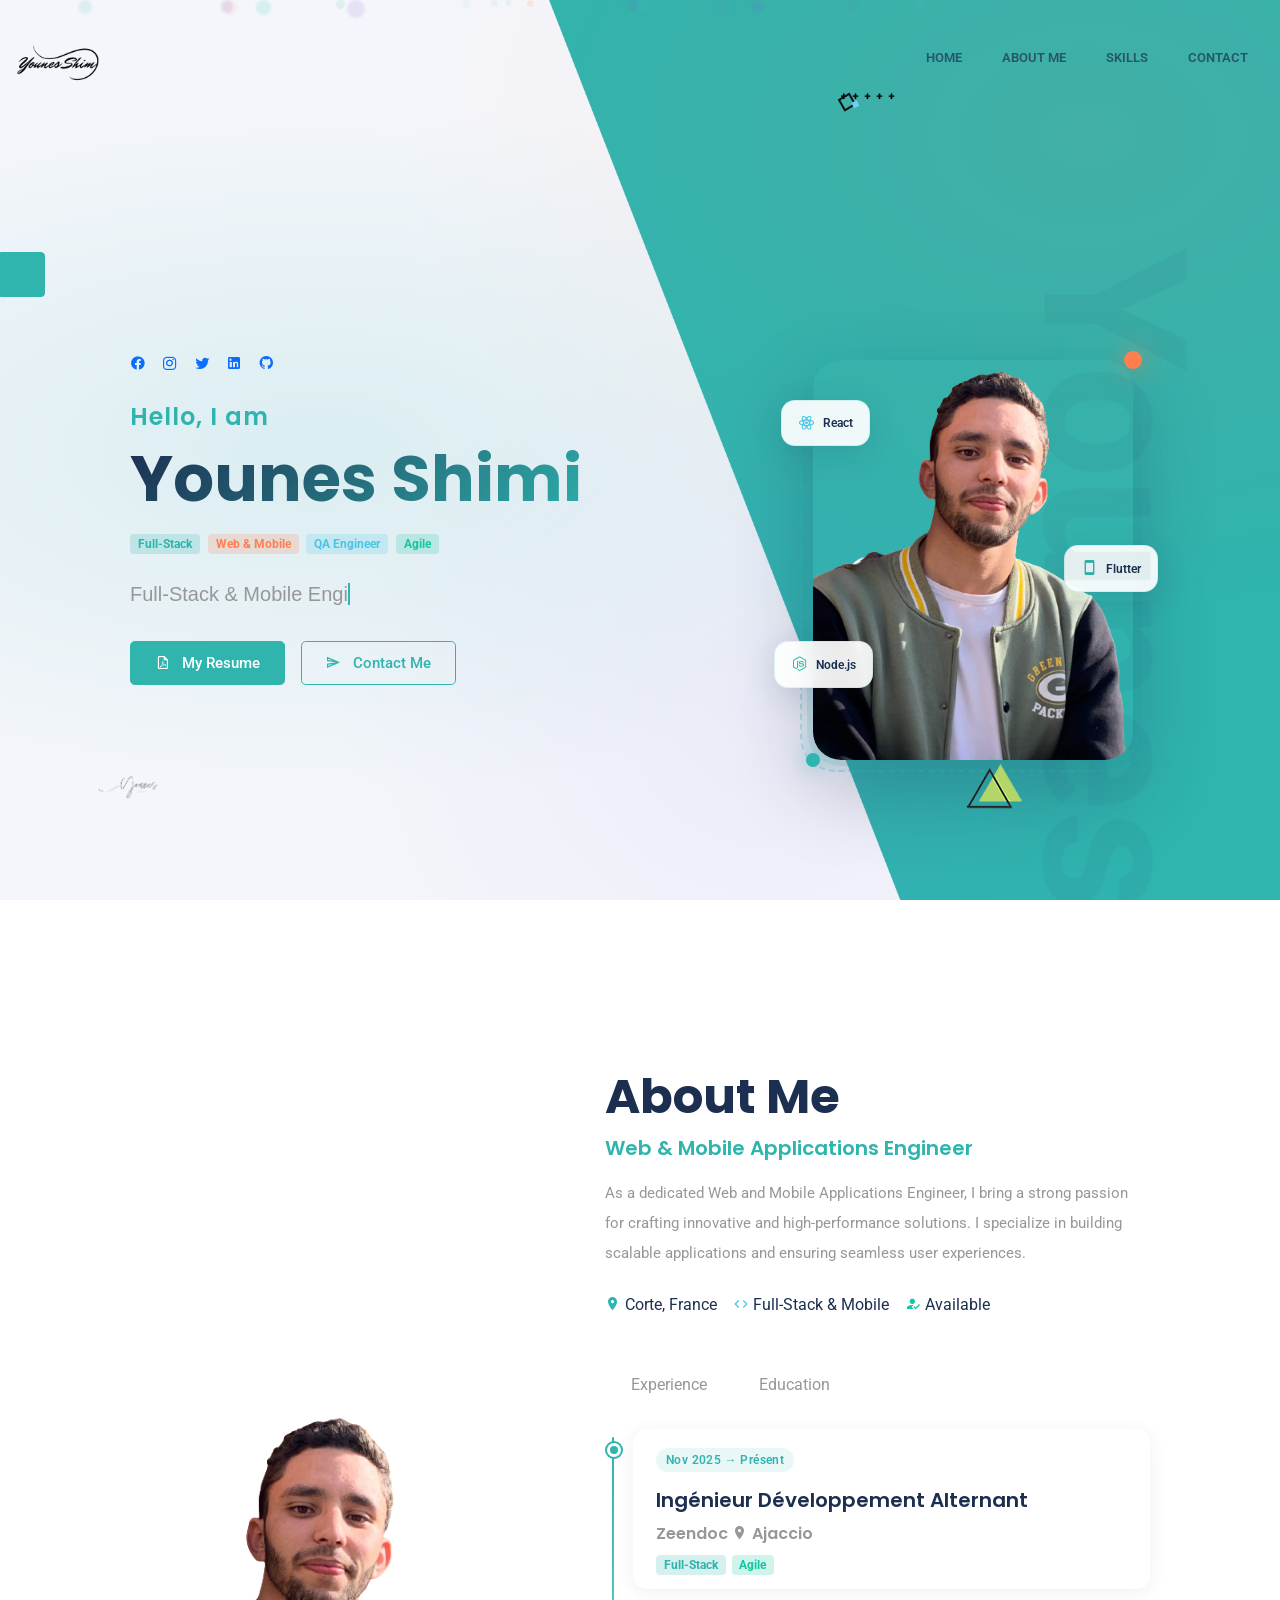
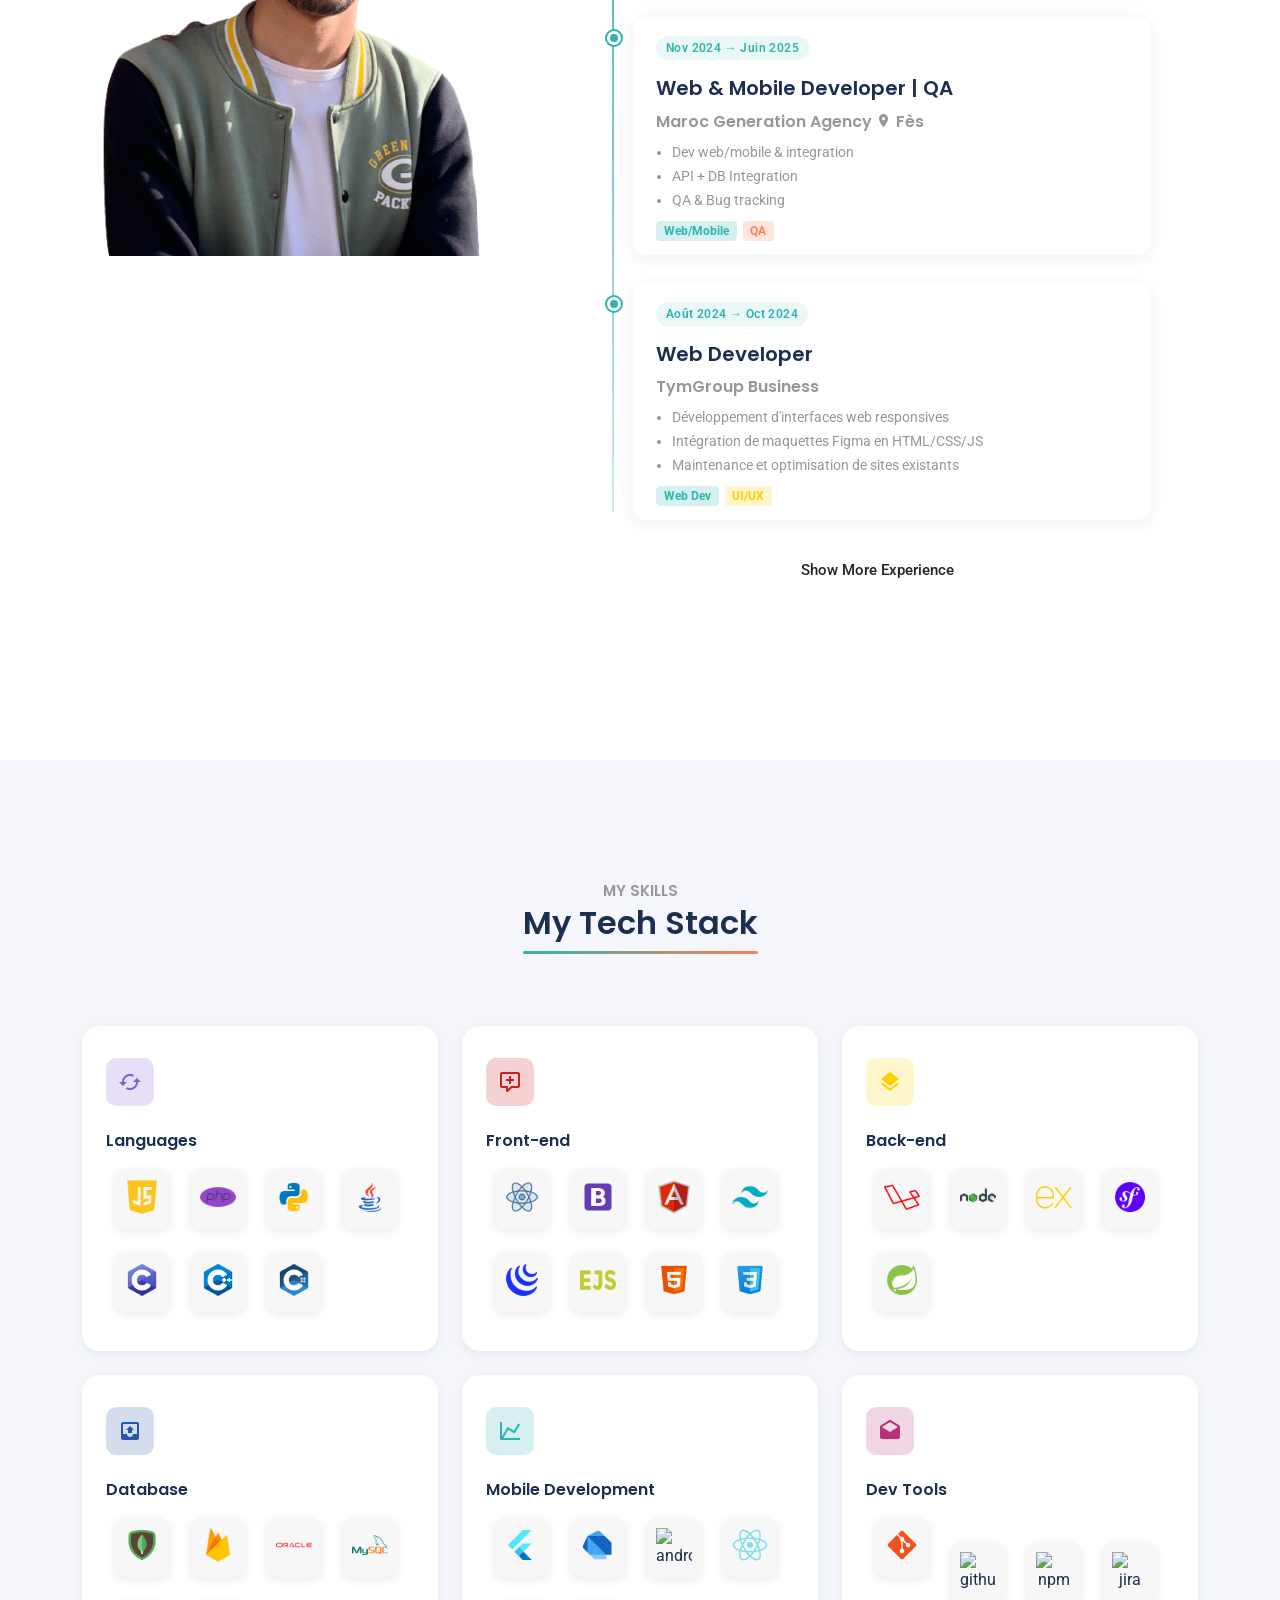
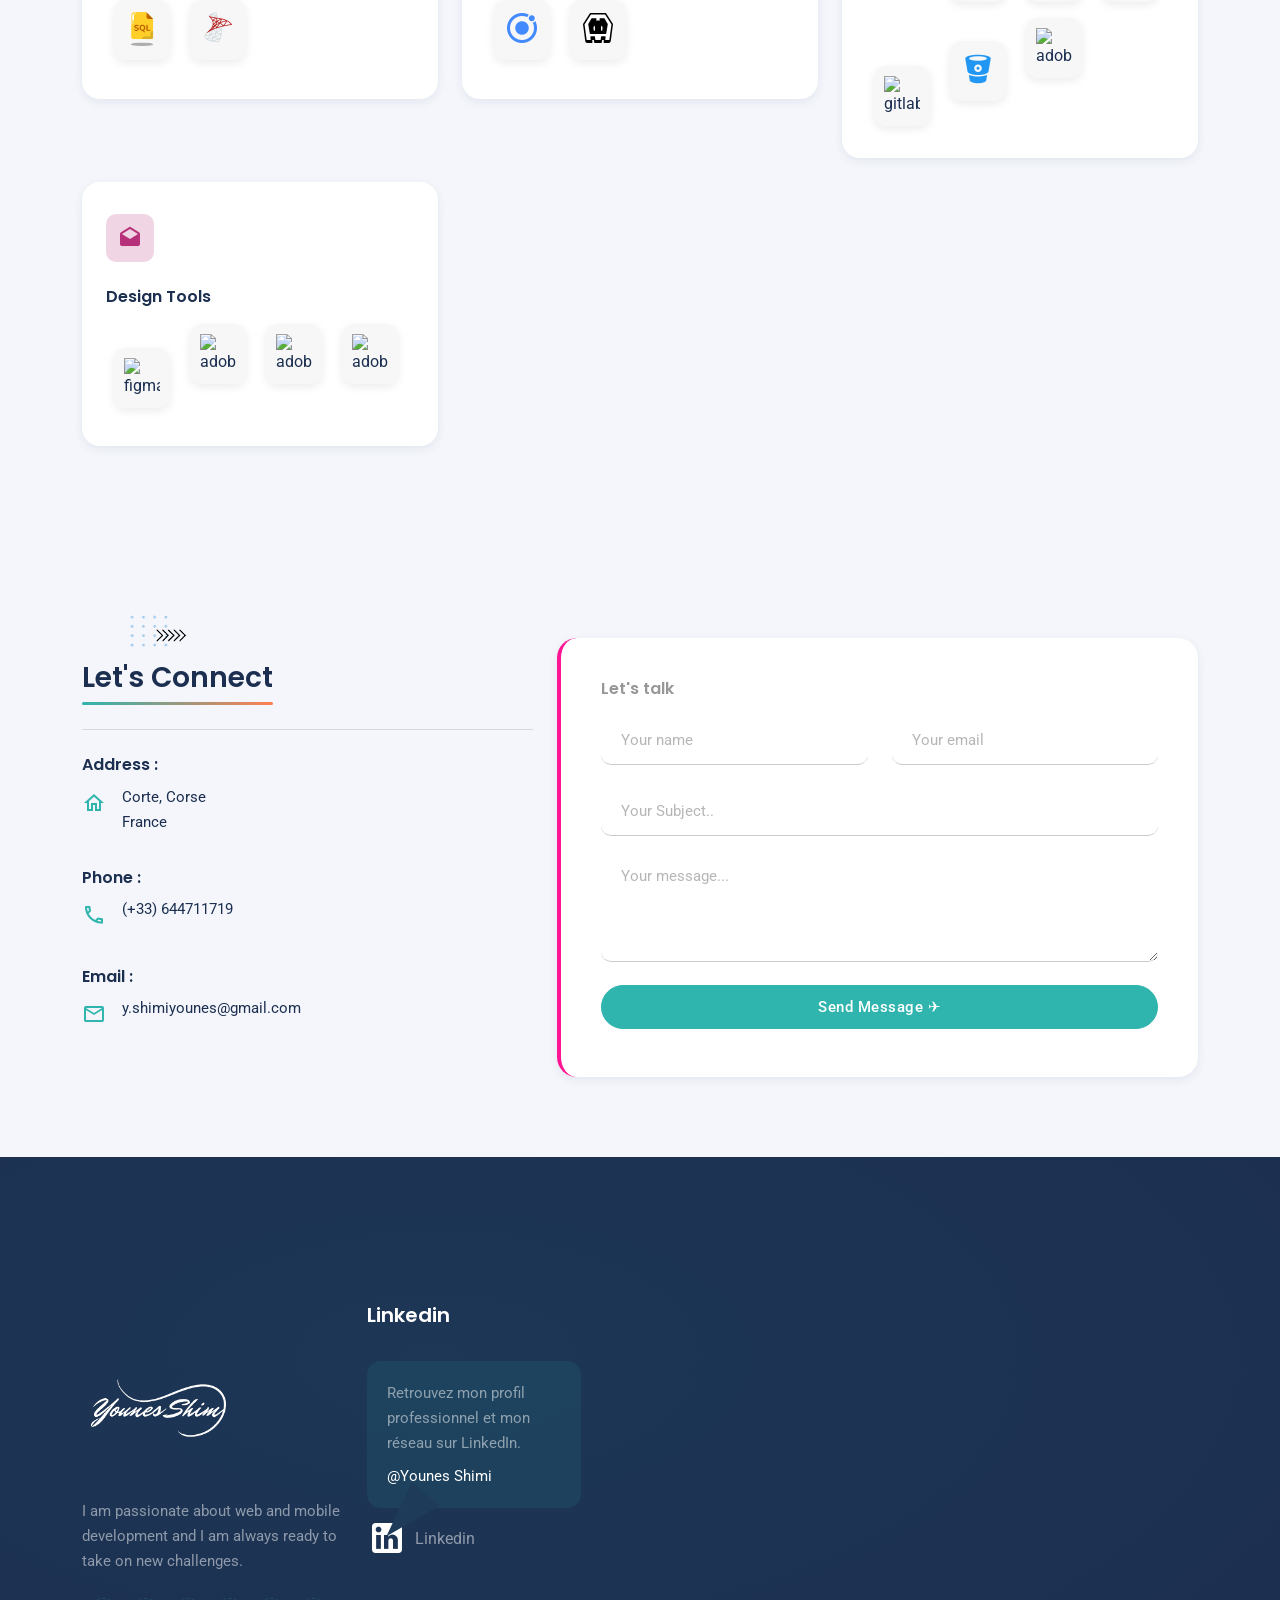
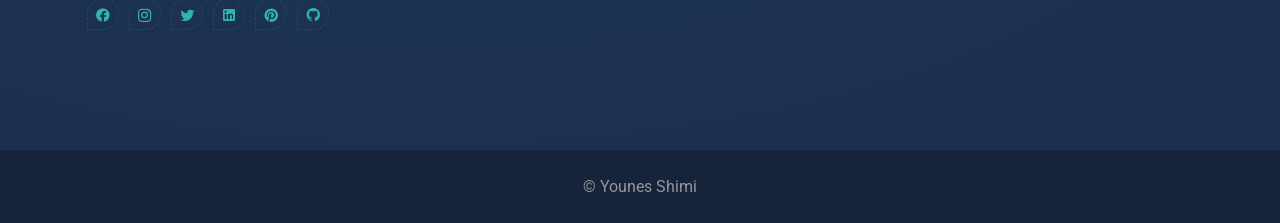
==== commit 872527ad: "V3.0" ====
--- a/index.html
+++ b/index.html
@@ -1,56 +1,80 @@
 <!DOCTYPE html>
-<html lang="en">
-    <head>
-        <meta charset="utf-8" />
-        <title>Younes Shimi</title>
-        <meta name="viewport" content="width=device-width, initial-scale=1.0">
-        <meta name="description" content=" " />
-        <meta name="keywords" content />
-        <meta content="Themesdesign" name="author" />
-        <link rel="shortcut icon" href="images/favicon.ico">
-        <!-- Bootstrap css -->
-        <link rel="stylesheet" href="css/bootstrap.min.css" type="text/css"
-            id="bootstrap-style" />
-        <!-- Material Icon Css -->
-        <link rel="stylesheet" href="css/materialdesignicons.min.css"
-            type="text/css" />
-        <!-- Unicon Css -->
-        <link rel="stylesheet"
-            href="https://unicons.iconscout.com/release/v4.0.0/css/line.css" />
-        <!-- Swiper Css -->
-        <link rel="stylesheet" href="css/tiny-slider.css" type="text/css" />
-        <link rel="stylesheet" href="css/tiny-slider.css.map" type="text/css" />
-        <link rel="stylesheet" href="css/swiper.min.css" type="text/css" />
-        <!-- Custom Css -->
-        <link rel="stylesheet" href="css/style.min.css" type="text/css" />
-        <link rel="stylesheet" href="style2.css">
-    </head>
-    <body data-bs-spy="scroll" data-bs-target="#navbar" data-bs-offset="71">
-        <!-- light-dark mode button -->
-        <a href="javascript: void(0);" id="mode"
-            class="mode-btn text-white rounded-end">
-            <i class="uil uil-brightness mode-dark mx-auto"></i>
-            <i class="uil uil-moon bx-spin mode-light"></i>
-        </a>
+<html lang="fr">
 
-        <!-- Placeholder divs for partials -->
-        <div id="navbar-placeholder"></div>
-        <div id="home-placeholder"></div>
-        <div id="about-placeholder"></div>
-        <div id="skills-placeholder"></div>
-        <div id="contact-placeholder"></div>
-        <div id="footer-placeholder"></div>
+<head>
+    <meta charset="utf-8" />
+    <title>Younes Shimi — Full-Stack & Mobile Engineer</title>
+    <meta name="viewport" content="width=device-width, initial-scale=1.0">
+    <meta name="description"
+        content="Younes Shimi — Ingénieur Full-Stack & Mobile passionné par les applications web et mobiles performantes. React, Node.js, Flutter, Laravel et bien plus." />
+    <meta name="keywords"
+        content="Younes Shimi, Full-Stack Developer, Web Developer, Mobile Developer, React, Node.js, Flutter, Laravel, Angular, QA Engineer, Corte, France" />
+    <meta name="author" content="Younes Shimi" />
+    <!-- Open Graph -->
+    <meta property="og:type" content="website" />
+    <meta property="og:title" content="Younes Shimi — Full-Stack & Mobile Engineer" />
+    <meta property="og:description"
+        content="Portfolio de Younes Shimi, ingénieur Full-Stack & Mobile passionné par la création de solutions innovantes." />
+    <meta property="og:image" content="images/img/about.png" />
+    <meta property="og:url" content="https://youneshimi.github.io/Hello_iam/" />
+    <!-- Twitter Card -->
+    <meta name="twitter:card" content="summary_large_image" />
+    <meta name="twitter:title" content="Younes Shimi — Full-Stack & Mobile Engineer" />
+    <meta name="twitter:description" content="Ingénieur Full-Stack & Mobile, spécialisé React, Node.js, Flutter." />
+    <meta name="twitter:image" content="images/img/about.png" />
+    <link rel="shortcut icon" href="images/favicon.ico">
+    <!-- Bootstrap css -->
+    <link rel="stylesheet" href="css/bootstrap.min.css" type="text/css" id="bootstrap-style" />
+    <!-- Material Icon Css -->
+    <link rel="stylesheet" href="css/materialdesignicons.min.css" type="text/css" />
+    <!-- Unicon Css -->
+    <link rel="stylesheet" href="https://unicons.iconscout.com/release/v4.0.0/css/line.css" />
+    <!-- Swiper Css -->
+    <link rel="stylesheet" href="css/tiny-slider.css" type="text/css" />
+    <link rel="stylesheet" href="css/swiper.min.css" type="text/css" />
+    <!-- Custom Css -->
+    <link rel="stylesheet" href="css/style.min.css" type="text/css" />
+    <link rel="stylesheet" href="style2.css">
+</head>
 
-        <!-- Bootstrap Js -->
-        <script src="js/bootstrap.bundle.min.js"></script>
-        <!-- Slider Js -->
-        <script src="js/tiny-slider.js"></script>
-        <script src="js/swiper.min.js"></script>
-        <!-- Counter -->
-        <script src="js/counter.init.js"></script>
-        <!-- App Js -->
-        <script src="js/app.js"></script>
-        <!-- Include Script -->
-        <script src="js/include.js"></script>
-    </body>
+<body data-bs-spy="scroll" data-bs-target="#navbar" data-bs-offset="71">
+
+    <!-- Scroll progress bar -->
+    <div id="scroll-progress"></div>
+
+    <!-- Preloader -->
+    <div id="preloader">
+        <div class="preloader-spinner"></div>
+        <p class="preloader-text">Loading</p>
+    </div>
+
+    <!-- light-dark mode button -->
+    <a href="javascript: void(0);" id="mode" class="mode-btn text-white rounded-end">
+        <i class="uil uil-brightness mode-dark mx-auto"></i>
+        <i class="uil uil-moon bx-spin mode-light"></i>
+    </a>
+
+    <!-- Placeholder divs for partials -->
+    <div id="navbar-placeholder"></div>
+    <div id="home-placeholder"></div>
+    <div id="about-placeholder"></div>
+    <div id="skills-placeholder"></div>
+    <div id="contact-placeholder"></div>
+    <div id="footer-placeholder"></div>
+
+    <!-- Bootstrap Js -->
+    <script src="js/bootstrap.bundle.min.js"></script>
+    <!-- Slider Js -->
+    <script src="js/tiny-slider.js"></script>
+    <script src="js/swiper.min.js"></script>
+    <!-- Counter -->
+    <script src="js/counter.init.js"></script>
+    <!-- App Js -->
+    <script src="js/app.js"></script>
+    <!-- Include Script -->
+    <script src="js/include.js"></script>
+    <!-- WOW Animations -->
+    <script src="js/wow-animations.js"></script>
+</body>
+
 </html>
--- a/style2.css
+++ b/style2.css
@@ -0,0 +1,735 @@
+/* ============================================================
+   STYLE2.CSS — WOW! Animations & UI/UX Enhancements
+   Portfolio: Younes Shimi
+   ============================================================ */
+
+/* === CSS VARIABLES ============================================ */
+:root {
+  --primary:        #2fb4ae;
+  --primary-rgb:    47, 180, 174;
+  --secondary:      #FF7F51;
+  --secondary-rgb:  255, 127, 81;
+  --dark:           #1c2f50;
+  --dark-rgb:       28, 47, 80;
+  --purple:         #8060cf;
+  --success:        #14c5a2;
+  --glow-primary:   rgba(47, 180, 174, 0.35);
+  --glow-secondary: rgba(255, 127, 81, 0.35);
+}
+
+/* === PRELOADER ================================================ */
+#preloader {
+  position: fixed;
+  inset: 0;
+  z-index: 99999;
+  background: linear-gradient(135deg, #1c2f50, #0d1e36);
+  display: flex;
+  flex-direction: column;
+  align-items: center;
+  justify-content: center;
+  gap: 20px;
+  transition: opacity 0.7s ease, visibility 0.7s ease;
+}
+#preloader.hidden {
+  opacity: 0;
+  visibility: hidden;
+}
+.preloader-spinner {
+  width: 56px;
+  height: 56px;
+  position: relative;
+}
+.preloader-spinner::before,
+.preloader-spinner::after {
+  content: '';
+  position: absolute;
+  inset: 0;
+  border-radius: 50%;
+  border: 3px solid transparent;
+}
+.preloader-spinner::before {
+  border-top-color: var(--primary);
+  animation: spin 0.9s linear infinite;
+}
+.preloader-spinner::after {
+  border-bottom-color: var(--secondary);
+  animation: spin 1.5s linear infinite reverse;
+}
+.preloader-text {
+  color: rgba(255,255,255,0.5);
+  font-size: 13px;
+  font-family: 'Poppins', sans-serif;
+  letter-spacing: 3px;
+  text-transform: uppercase;
+  animation: pulseOpacity 1.2s ease-in-out infinite;
+}
+@keyframes spin {
+  to { transform: rotate(360deg); }
+}
+@keyframes pulseOpacity {
+  0%, 100% { opacity: 0.4; }
+  50%       { opacity: 1; }
+}
+
+/* === CUSTOM CURSOR ============================================ */
+.cursor-dot,
+.cursor-ring {
+  position: fixed;
+  top: -200px; left: -200px;
+  pointer-events: none;
+  z-index: 99998;
+  transform: translate(-50%, -50%);
+  border-radius: 50%;
+  transition: opacity 0.3s;
+}
+.cursor-dot {
+  width: 8px;
+  height: 8px;
+  background: var(--primary);
+  transition: transform 0.08s linear, background 0.3s;
+}
+.cursor-ring {
+  width: 38px;
+  height: 38px;
+  border: 2px solid rgba(47, 180, 174, 0.55);
+  transition: transform 0.18s ease, width 0.3s, height 0.3s, border-color 0.3s, background 0.3s;
+}
+.cursor-ring.is-hover {
+  width: 54px;
+  height: 54px;
+  border-color: var(--secondary);
+  background: rgba(255, 127, 81, 0.07);
+  mix-blend-mode: normal;
+}
+@media (hover: none) {
+  .cursor-dot, .cursor-ring { display: none; }
+}
+
+/* === SCROLL REVEAL ============================================ */
+[data-reveal] {
+  opacity: 0;
+  transform: translateY(45px);
+  transition: opacity 0.75s cubic-bezier(0.215, 0.61, 0.355, 1),
+              transform 0.75s cubic-bezier(0.215, 0.61, 0.355, 1);
+}
+[data-reveal="left"]  { transform: translateX(-55px); }
+[data-reveal="right"] { transform: translateX(55px); }
+[data-reveal="scale"] { transform: scale(0.82); opacity: 0; }
+
+[data-reveal].is-visible {
+  opacity: 1 !important;
+  transform: none !important;
+}
+[data-delay="50"]  { transition-delay: 0.05s; }
+[data-delay="100"] { transition-delay: 0.1s; }
+[data-delay="150"] { transition-delay: 0.15s; }
+[data-delay="200"] { transition-delay: 0.2s; }
+[data-delay="250"] { transition-delay: 0.25s; }
+[data-delay="300"] { transition-delay: 0.3s; }
+[data-delay="350"] { transition-delay: 0.35s; }
+[data-delay="400"] { transition-delay: 0.4s; }
+[data-delay="450"] { transition-delay: 0.45s; }
+[data-delay="500"] { transition-delay: 0.5s; }
+[data-delay="600"] { transition-delay: 0.6s; }
+
+/* === HERO SECTION ============================================= */
+.home-2 {
+  position: relative;
+  overflow: hidden;
+}
+.home-2::before {
+  content: '';
+  position: absolute;
+  inset: 0;
+  background:
+    radial-gradient(ellipse at 25% 50%, rgba(47,180,174,0.13) 0%, transparent 55%),
+    radial-gradient(ellipse at 85% 15%, rgba(255,127,81,0.09) 0%, transparent 45%),
+    radial-gradient(ellipse at 60% 80%, rgba(128,96,207,0.07) 0%, transparent 40%);
+  pointer-events: none;
+  animation: heroBgPulse 8s ease-in-out infinite alternate;
+  z-index: 0;
+}
+@keyframes heroBgPulse {
+  from { opacity: 0.5; }
+  to   { opacity: 1; }
+}
+
+/* Hero glass card entrance */
+.hero-glass-card {
+  animation: heroCardIn 0.95s cubic-bezier(0.215, 0.61, 0.355, 1) 0.2s both;
+  position: relative;
+  z-index: 1;
+}
+@keyframes heroCardIn {
+  from { opacity: 0; transform: translateY(35px); }
+  to   { opacity: 1; transform: none; }
+}
+
+/* Animated gradient hero title */
+.hero-title {
+  background: linear-gradient(135deg, #1c2f50 0%, #2fb4ae 45%, #FF7F51 100%);
+  background-size: 200% 200%;
+  -webkit-background-clip: text;
+  -webkit-text-fill-color: transparent;
+  background-clip: text;
+  animation: gradShift 5s ease-in-out infinite;
+}
+@keyframes gradShift {
+  0%   { background-position: 0% 50%; }
+  50%  { background-position: 100% 50%; }
+  100% { background-position: 0% 50%; }
+}
+
+/* Social icons entrance */
+.hero-social-icons {
+  animation: slideDownFade 0.8s ease 0.15s both;
+}
+@keyframes slideDownFade {
+  from { opacity: 0; transform: translateY(-18px); }
+  to   { opacity: 1; transform: none; }
+}
+
+/* Badge pop-in animations */
+.badge-anim {
+  animation: badgePop 0.55s cubic-bezier(0.34, 1.56, 0.64, 1) both;
+}
+.badge-anim:nth-child(1) { animation-delay: 0.55s; }
+.badge-anim:nth-child(2) { animation-delay: 0.70s; }
+.badge-anim:nth-child(3) { animation-delay: 0.85s; }
+.badge-anim:nth-child(4) { animation-delay: 1.00s; }
+@keyframes badgePop {
+  from { transform: scale(0) rotate(-8deg); opacity: 0; }
+  to   { transform: none; opacity: 1; }
+}
+
+/* Hero CTA buttons */
+.hero-btns {
+  animation: heroCardIn 0.9s ease 0.8s both;
+}
+
+/* Floating particles */
+.hero-particles {
+  position: absolute;
+  inset: 0;
+  pointer-events: none;
+  overflow: hidden;
+  z-index: 0;
+}
+.hero-particle {
+  position: absolute;
+  border-radius: 50%;
+  animation: floatUp linear infinite;
+}
+@keyframes floatUp {
+  0%   { transform: translateY(110vh) rotate(0deg); opacity: 0; }
+  8%   { opacity: 0.18; }
+  92%  { opacity: 0.18; }
+  100% { transform: translateY(-120px) rotate(720deg); opacity: 0; }
+}
+
+/* Profile image in hero */
+.hero-profile-wrapper {
+  position: relative;
+  display: flex;
+  align-items: center;
+  justify-content: center;
+  animation: slideRightFade 1s cubic-bezier(0.215, 0.61, 0.355, 1) 0.35s both;
+}
+@keyframes slideRightFade {
+  from { opacity: 0; transform: translateX(50px); }
+  to   { opacity: 1; transform: none; }
+}
+.hero-profile-img {
+  width: 320px;
+  height: 400px;
+  object-fit: cover;
+  border-radius: 28px;
+  display: block;
+  box-shadow:
+    0 30px 80px rgba(28,47,80,0.28),
+    0 0 0 6px rgba(47,180,174,0.14),
+    0 0 0 12px rgba(47,180,174,0.06);
+  transition: transform 0.45s cubic-bezier(0.34, 1.56, 0.64, 1), box-shadow 0.45s;
+}
+.hero-profile-img:hover {
+  transform: translateY(-12px) scale(1.02);
+  box-shadow:
+    0 45px 100px rgba(28,47,80,0.36),
+    0 0 0 8px rgba(47,180,174,0.22),
+    0 0 60px rgba(47,180,174,0.15);
+}
+.hero-profile-ring {
+  position: absolute;
+  width: 345px;
+  height: 425px;
+  border: 2px dashed rgba(47,180,174,0.3);
+  border-radius: 35px;
+  animation: rotateSlow 18s linear infinite;
+  pointer-events: none;
+}
+@keyframes rotateSlow {
+  to { transform: rotate(360deg); }
+}
+.hero-dot {
+  position: absolute;
+  border-radius: 50%;
+  z-index: 2;
+}
+.hero-dot-1 {
+  width: 18px; height: 18px;
+  top: -9px; right: -9px;
+  background: var(--secondary);
+  box-shadow: 0 0 25px rgba(255,127,81,0.7);
+  animation: pulseDot 2.2s ease-in-out infinite;
+}
+.hero-dot-2 {
+  width: 14px; height: 14px;
+  bottom: -7px; left: -7px;
+  background: var(--primary);
+  box-shadow: 0 0 20px rgba(47,180,174,0.7);
+  animation: pulseDot 2.2s ease-in-out 1.1s infinite;
+}
+@keyframes pulseDot {
+  0%, 100% { transform: scale(1); }
+  50%       { transform: scale(1.6); }
+}
+
+/* Floating tech badges */
+.floating-badge {
+  position: absolute;
+  background: rgba(255,255,255,0.92);
+  backdrop-filter: blur(12px);
+  -webkit-backdrop-filter: blur(12px);
+  border-radius: 14px;
+  padding: 9px 16px;
+  display: flex;
+  align-items: center;
+  gap: 8px;
+  font-size: 12px;
+  font-weight: 600;
+  box-shadow: 0 8px 32px rgba(28,47,80,0.14);
+  white-space: nowrap;
+  pointer-events: none;
+  color: var(--dark);
+  border: 1px solid rgba(47,180,174,0.15);
+  z-index: 3;
+}
+.floating-badge i { font-size: 17px; }
+.floating-badge-1 {
+  top: 10%; left: -10%;
+  animation: floatA 4.2s ease-in-out infinite;
+}
+.floating-badge-2 {
+  bottom: 18%; left: -12%;
+  animation: floatB 5s ease-in-out 0.6s infinite;
+}
+.floating-badge-3 {
+  bottom: 42%; right: -8%;
+  animation: floatA 4.8s ease-in-out 1.2s infinite;
+}
+@keyframes floatA {
+  0%, 100% { transform: translateY(0); }
+  50%       { transform: translateY(-14px); }
+}
+@keyframes floatB {
+  0%, 100% { transform: translateY(0) rotate(-1deg); }
+  50%       { transform: translateY(-11px) rotate(1deg); }
+}
+
+/* === SOCIAL ICONS ============================================= */
+.social-icon {
+  transition: transform 0.35s cubic-bezier(0.34, 1.56, 0.64, 1), box-shadow 0.3s !important;
+}
+.social-icon:hover {
+  transform: translateY(-6px) scale(1.18) !important;
+}
+.social-icon.facebook:hover  { box-shadow: 0 10px 28px rgba(59,89,152,0.4) !important; }
+.social-icon.instagram:hover { box-shadow: 0 10px 28px rgba(193,53,132,0.4) !important; }
+.social-icon.twitter:hover   { box-shadow: 0 10px 28px rgba(29,161,242,0.4) !important; }
+.social-icon.linkedin:hover  { box-shadow: 0 10px 28px rgba(0,119,181,0.4) !important; }
+.social-icon.github:hover    { box-shadow: 0 10px 28px rgba(36,41,47,0.4) !important; }
+
+/* === NAVBAR ================================================== */
+#navbar {
+  transition: background 0.4s ease, box-shadow 0.4s ease, backdrop-filter 0.4s !important;
+}
+#navbar.nav-scrolled {
+  backdrop-filter: blur(18px) !important;
+  -webkit-backdrop-filter: blur(18px) !important;
+  background: rgba(255,255,255,0.93) !important;
+  box-shadow: 0 4px 30px rgba(28,47,80,0.10) !important;
+}
+.nav-link {
+  position: relative;
+  transition: color 0.3s !important;
+}
+.nav-link::after {
+  content: '';
+  position: absolute;
+  bottom: 0; left: 0;
+  width: 0; height: 2px;
+  background: linear-gradient(90deg, var(--primary), var(--secondary));
+  border-radius: 2px;
+  transition: width 0.35s ease;
+}
+.nav-link:hover::after,
+.nav-link.active::after {
+  width: 100%;
+}
+
+/* === SECTION HEADINGS ========================================= */
+.section-heading-line {
+  display: inline-block;
+  position: relative;
+}
+.section-heading-line::after {
+  content: '';
+  position: absolute;
+  bottom: -8px; left: 0;
+  width: 0; height: 3px;
+  background: linear-gradient(90deg, var(--primary), var(--secondary));
+  border-radius: 3px;
+  transition: width 0.85s cubic-bezier(0.215, 0.61, 0.355, 1) 0.2s;
+}
+.section-heading-line.is-visible::after {
+  width: 100%;
+}
+
+/* === ABOUT SECTION =========================================== */
+.about-image-card {
+  transition: transform 0.45s cubic-bezier(0.34, 1.56, 0.64, 1), box-shadow 0.45s !important;
+}
+.about-image-card:hover {
+  transform: translateY(-12px) rotate(1.5deg) !important;
+  box-shadow: 0 35px 80px rgba(28,47,80,0.22) !important;
+}
+.info-chip {
+  transition: transform 0.3s cubic-bezier(0.34, 1.56, 0.64, 1), box-shadow 0.3s, background 0.3s;
+}
+.info-chip:hover {
+  transform: translateY(-4px);
+  box-shadow: 0 8px 22px rgba(47,180,174,0.18);
+}
+
+/* === TIMELINE EXPERIENCE ===================================== */
+.timeline-section {
+  position: relative;
+  padding-left: 28px;
+}
+
+/* Ligne verticale continue à gauche */
+.timeline-section::before {
+  content: '';
+  position: absolute;
+  top: 8px;
+  left: 7px;
+  bottom: 8px;
+  width: 2px;
+  background: linear-gradient(to bottom,
+    var(--primary) 0%,
+    rgba(47,180,174,0.25) 100%);
+  border-radius: 2px;
+}
+
+/* Chaque item : espace vertical généreux */
+.timeline-item {
+  position: relative;
+  margin-bottom: 28px;
+  transition: transform 0.3s ease;
+}
+.timeline-item:last-child {
+  margin-bottom: 0;
+}
+
+/* Dot sur la ligne */
+.timeline-dot {
+  position: absolute;
+  left: -26px;
+  top: 14px;
+  width: 14px;
+  height: 14px;
+  border-radius: 50%;
+  background: var(--primary);
+  border: 3px solid #fff;
+  box-shadow: 0 0 0 2px var(--primary);
+  z-index: 2;
+  transition: transform 0.3s, box-shadow 0.3s;
+}
+.timeline-item:hover .timeline-dot {
+  transform: scale(1.35);
+  box-shadow: 0 0 0 3px var(--primary), 0 0 14px rgba(47,180,174,0.45);
+}
+
+/* Card de contenu */
+.timeline-content {
+  background: #fff;
+  border-radius: 14px;
+  padding: 18px 20px 14px;
+  box-shadow: 0 3px 18px rgba(28,47,80,0.07);
+  border-left: 3px solid transparent;
+  transition: border-color 0.3s, box-shadow 0.3s, transform 0.3s !important;
+}
+.timeline-item:hover .timeline-content {
+  border-left-color: var(--primary);
+  box-shadow: 0 8px 32px rgba(47,180,174,0.14) !important;
+  transform: translateX(5px);
+}
+
+/* Date pill */
+.timeline-date {
+  display: inline-block;
+  font-size: 12px;
+  font-weight: 600;
+  letter-spacing: 0.4px;
+  background: rgba(47,180,174,0.1);
+  color: var(--primary);
+  padding: 3px 10px;
+  border-radius: 20px;
+  margin-bottom: 6px;
+}
+
+/* Items dans collapse : même espacement */
+.collapse .timeline-item,
+.collapsing .timeline-item {
+  margin-bottom: 28px;
+  margin-top: 0 !important;  /* supprime le mt-4 hardcodé */
+}
+
+/* Tags */
+.tags {
+  margin-top: 10px;
+  display: flex;
+  flex-wrap: wrap;
+  gap: 6px;
+}
+
+/* Details liste */
+.experience-details {
+  margin-bottom: 0;
+}
+.experience-details li {
+  margin-bottom: 3px;
+}
+
+/* Education cards */
+.education-card {
+  transition: transform 0.38s cubic-bezier(0.34, 1.56, 0.64, 1), box-shadow 0.38s !important;
+}
+.education-card:hover {
+  transform: translateY(-10px) scale(1.02) !important;
+  box-shadow: 0 22px 55px rgba(47,180,174,0.18) !important;
+}
+
+/* === SKILLS SECTION ========================================== */
+/* Remove inline style block — now managed here */
+.ticket {
+  display: inline-block;
+  margin: 8px;
+  padding: 10px;
+  border-radius: 12px;
+  background: #f7f7f7;
+  box-shadow: 0 3px 10px rgba(0,0,0,0.08);
+  text-align: center;
+  cursor: pointer;
+  transition:
+    transform 0.35s cubic-bezier(0.34, 1.56, 0.64, 1),
+    box-shadow 0.35s,
+    background 0.3s;
+}
+.ticket img {
+  display: block;
+  width: 36px;
+  height: 36px;
+  margin: 0 auto 4px;
+  object-fit: contain;
+  transition: filter 0.3s, transform 0.3s;
+}
+.ticket:hover {
+  transform: translateY(-7px) scale(1.14);
+  background: linear-gradient(135deg, rgba(47,180,174,0.1), rgba(255,127,81,0.06));
+  box-shadow: 0 12px 32px rgba(47,180,174,0.28);
+}
+.ticket:hover img {
+  filter: drop-shadow(0 4px 10px rgba(47,180,174,0.5));
+  transform: scale(1.05);
+}
+
+.info-item {
+  border-radius: 18px !important;
+  transition:
+    transform 0.38s cubic-bezier(0.34, 1.56, 0.64, 1),
+    box-shadow 0.38s !important;
+  overflow: hidden;
+  position: relative;
+}
+.info-item::before {
+  content: '';
+  position: absolute;
+  top: 0; left: -100%;
+  width: 100%; height: 100%;
+  background: linear-gradient(90deg, transparent, rgba(47,180,174,0.07), transparent);
+  transition: left 0.65s ease;
+  pointer-events: none;
+}
+.info-item:hover::before { left: 100%; }
+.info-item:hover {
+  transform: translateY(-9px) !important;
+  box-shadow: 0 22px 60px rgba(47,180,174,0.16) !important;
+}
+
+/* === CONTACT FORM ============================================ */
+/* Override du bottom: -80px du SCSS compilé qui fait déborder le formulaire dans le footer */
+.contact .contact-item .custom-form {
+  position: relative;
+  bottom: 0 !important;
+}
+.contact {
+  padding-bottom: 80px !important;
+}
+.contact-form {
+  transition: border-color 0.3s, box-shadow 0.3s, transform 0.2s !important;
+  border-radius: 10px !important;
+}
+.contact-form:focus {
+  border-color: var(--primary) !important;
+  box-shadow: 0 0 0 3px rgba(47,180,174,0.16) !important;
+  transform: translateY(-2px);
+}
+.submitBnt {
+  position: relative;
+  overflow: hidden;
+  transition: transform 0.3s, box-shadow 0.3s, background 0.3s !important;
+  border-radius: 50px !important;
+  letter-spacing: 0.5px;
+}
+.submitBnt:hover {
+  transform: translateY(-4px) !important;
+  box-shadow: 0 16px 42px rgba(47,180,174,0.38) !important;
+}
+.submitBnt::after {
+  content: '';
+  position: absolute;
+  inset: 0;
+  background: linear-gradient(90deg, transparent, rgba(255,255,255,0.22), transparent);
+  transform: translateX(-100%);
+  transition: transform 0.6s ease;
+}
+.submitBnt:hover::after {
+  transform: translateX(100%);
+}
+
+/* === BUTTONS ================================================= */
+.btn-primary,
+.btn-outline-primary,
+.btn-lg {
+  position: relative;
+  overflow: hidden;
+  transition: transform 0.3s, box-shadow 0.3s !important;
+}
+.btn-primary::after,
+.btn-outline-primary::after {
+  content: '';
+  position: absolute;
+  inset: 0;
+  background: linear-gradient(90deg, transparent, rgba(255,255,255,0.18), transparent);
+  transform: translateX(-100%);
+  transition: transform 0.5s ease;
+}
+.btn-primary:hover::after,
+.btn-outline-primary:hover::after {
+  transform: translateX(100%);
+}
+.btn-primary:hover,
+.btn-outline-primary:hover {
+  transform: translateY(-4px);
+  box-shadow: 0 14px 38px rgba(47,180,174,0.38) !important;
+}
+
+/* === MODE BUTTON ============================================= */
+#mode {
+  animation: slideInLeft 0.7s ease 1.2s both;
+  transition: transform 0.3s, box-shadow 0.3s !important;
+}
+#mode:hover {
+  transform: scale(1.12) !important;
+  box-shadow: 0 8px 24px rgba(47,180,174,0.4) !important;
+}
+@keyframes slideInLeft {
+  from { transform: translateX(-60px); opacity: 0; }
+  to   { transform: none; opacity: 1; }
+}
+
+/* === FOOTER ================================================== */
+.footer {
+  position: relative;
+  overflow: hidden;
+}
+.footer::before {
+  content: '';
+  position: absolute;
+  top: -30%; left: -30%;
+  width: 160%; height: 160%;
+  background: radial-gradient(ellipse at 40% 40%, rgba(47,180,174,0.06) 0%, transparent 55%);
+  pointer-events: none;
+}
+
+/* === SHOW MORE BUTTON ======================================== */
+.show-more-btn {
+  transition: transform 0.3s, box-shadow 0.3s !important;
+}
+.show-more-btn:hover {
+  transform: translateY(-3px) !important;
+  box-shadow: 0 8px 22px rgba(47,180,174,0.22) !important;
+}
+
+/* === SIGN / SIGNATURE ======================================== */
+.sign {
+  animation: heroCardIn 1s ease 1s both;
+}
+
+/* === TYPEWRITER ============================================== */
+.js-typewriter {
+  display: inline;
+  border-right: 2px solid var(--primary);
+  animation: caretBlink 0.75s step-end infinite;
+}
+@keyframes caretBlink {
+  from, to { border-color: transparent; }
+  50%       { border-color: var(--primary); }
+}
+
+/* === SECTION REVEAL WRAPPERS ================================= */
+.skills-title-wrap,
+.contact-title-wrap,
+.about-title-wrap {
+  overflow: visible;
+}
+
+/* === SCROLL PROGRESS BAR ==================================== */
+#scroll-progress {
+  position: fixed;
+  top: 0; left: 0;
+  height: 3px;
+  width: 0%;
+  background: linear-gradient(90deg, var(--primary), var(--secondary));
+  z-index: 100000;
+  transition: width 0.1s linear;
+  border-radius: 0 2px 2px 0;
+}
+
+/* === GLOW HOVER ON NAVIGATION LINKS ========================= */
+.navbar-nav .nav-link:hover {
+  color: var(--primary) !important;
+}
+
+/* === RESPONSIVE ============================================= */
+@media (max-width: 991px) {
+  .hero-profile-wrapper,
+  .floating-badge { display: none !important; }
+}
+@media (max-width: 768px) {
+  .hero-title { font-size: 2.4rem !important; }
+  [data-reveal] { transform: translateY(25px) !important; }
+  [data-reveal="left"],
+  [data-reveal="right"] { transform: translateY(25px) !important; }
+}
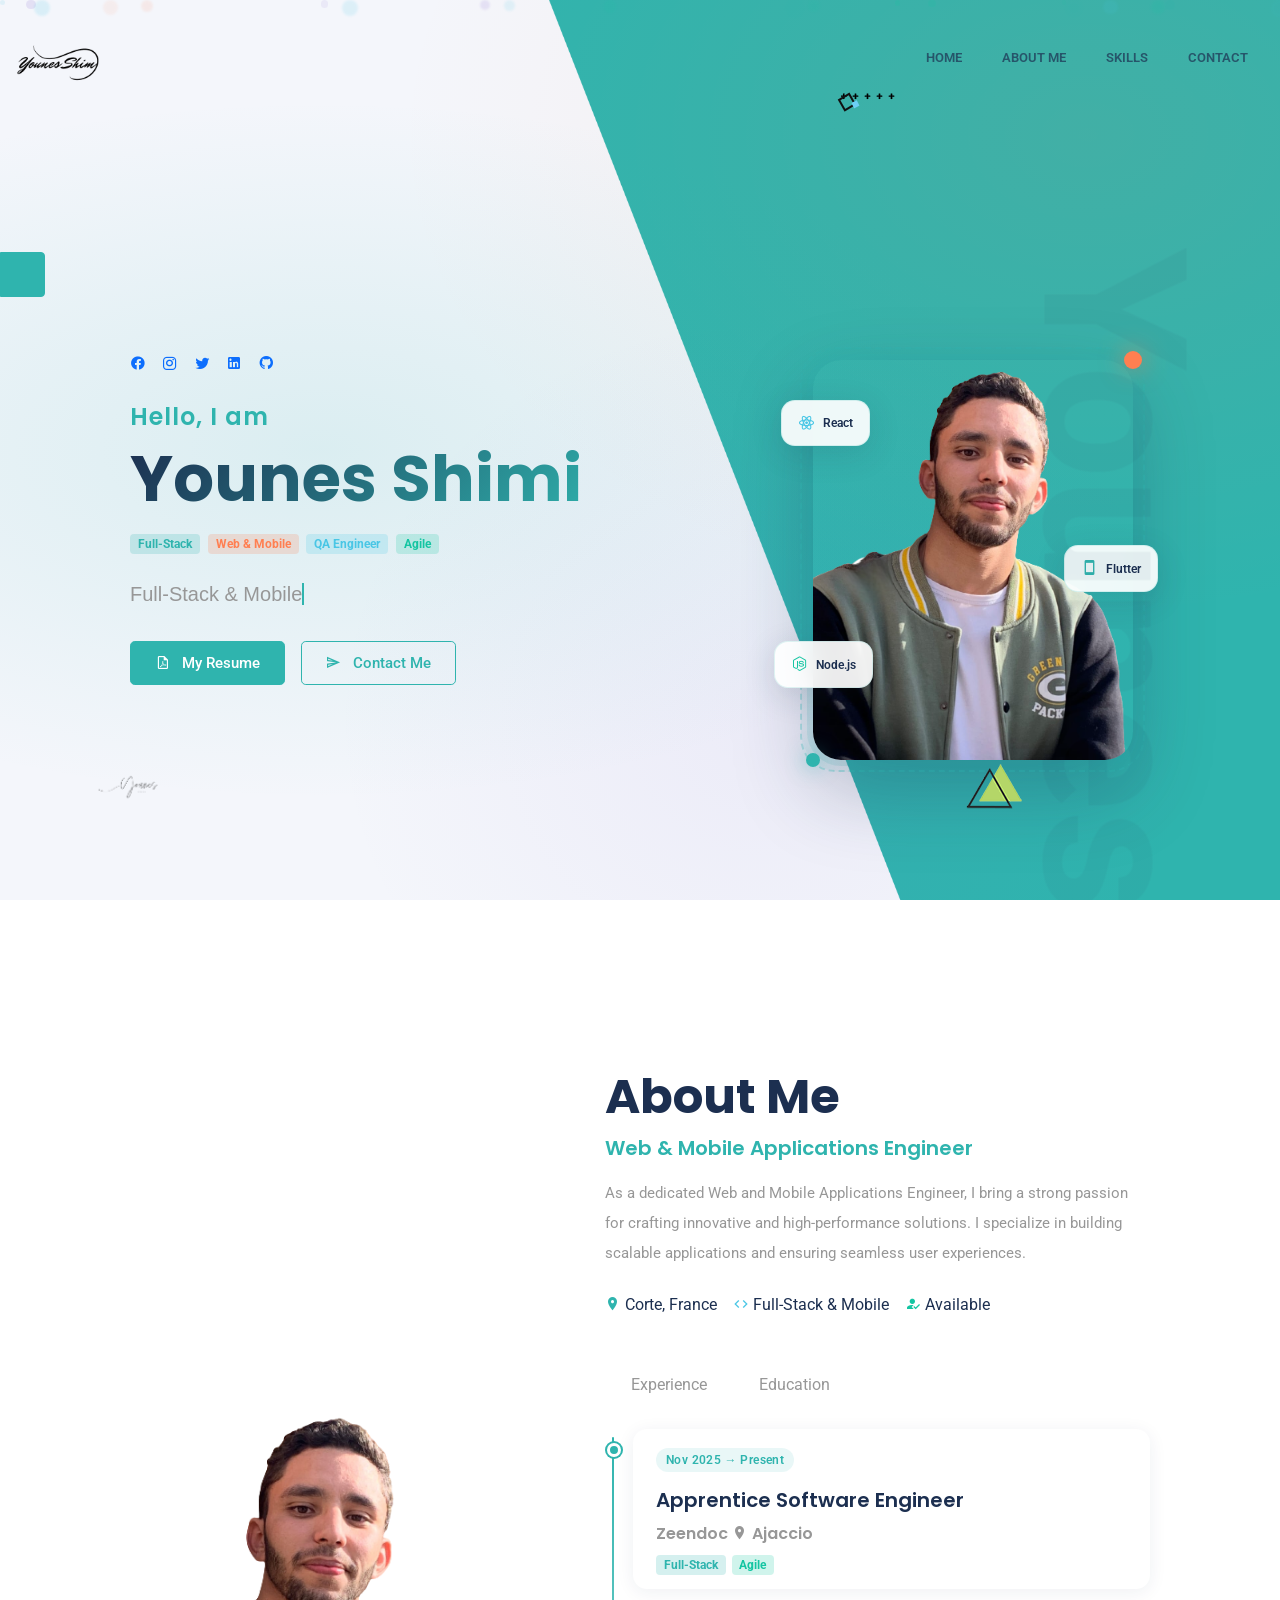
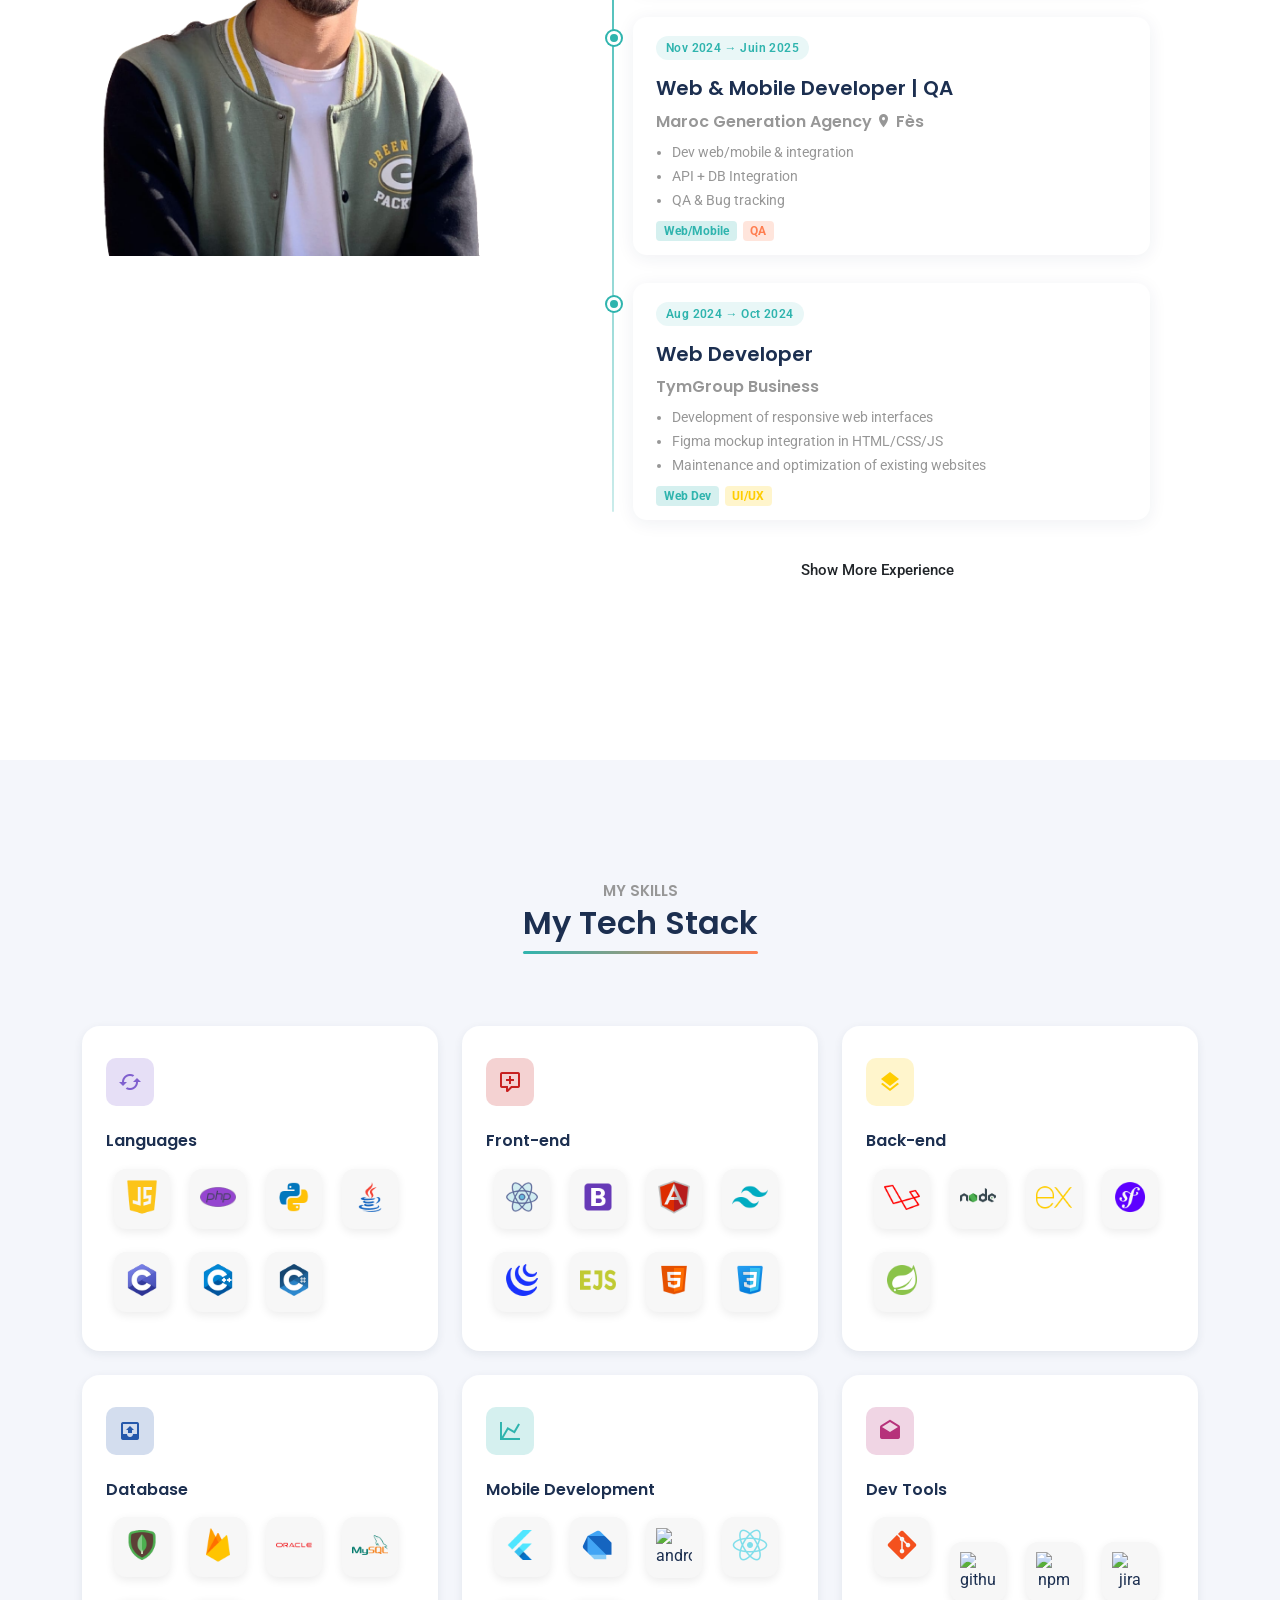
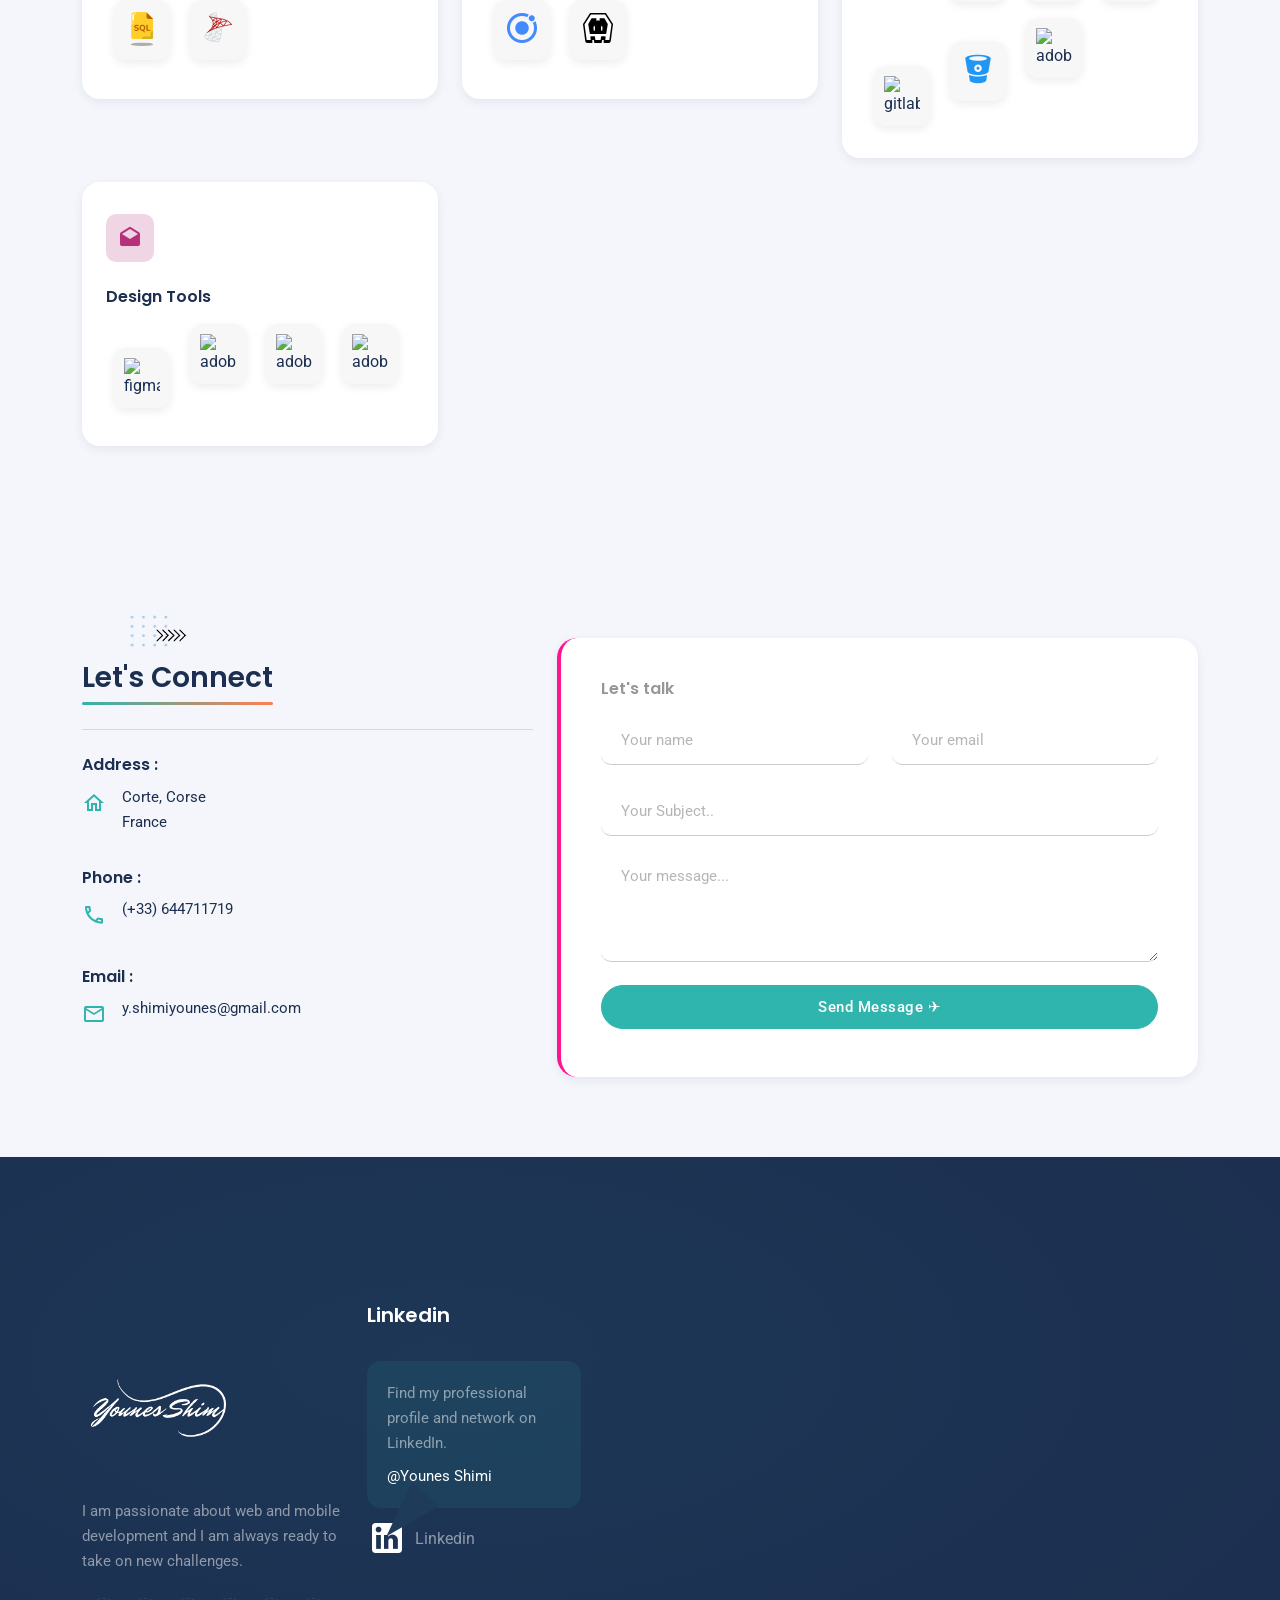
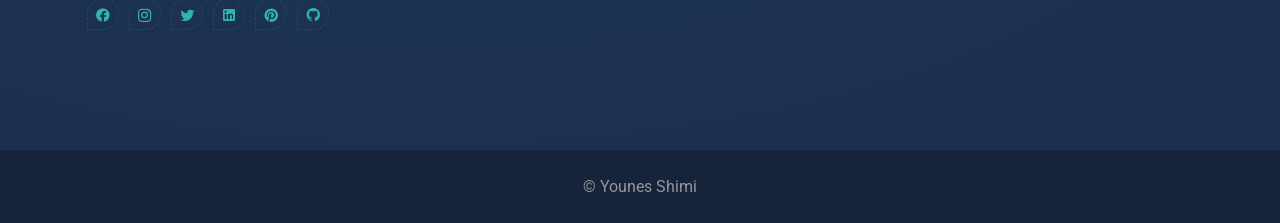
==== commit a39e4c7f: "to eng" ====
--- a/index.html
+++ b/index.html
@@ -1,12 +1,12 @@
 <!DOCTYPE html>
-<html lang="fr">
+<html lang="en">
 
 <head>
     <meta charset="utf-8" />
     <title>Younes Shimi — Full-Stack & Mobile Engineer</title>
     <meta name="viewport" content="width=device-width, initial-scale=1.0">
     <meta name="description"
-        content="Younes Shimi — Ingénieur Full-Stack & Mobile passionné par les applications web et mobiles performantes. React, Node.js, Flutter, Laravel et bien plus." />
+        content="Younes Shimi — Passionate Full-Stack & Mobile Engineer specialized in high-performance web and mobile applications. React, Node.js, Flutter, Laravel and more." />
     <meta name="keywords"
         content="Younes Shimi, Full-Stack Developer, Web Developer, Mobile Developer, React, Node.js, Flutter, Laravel, Angular, QA Engineer, Corte, France" />
     <meta name="author" content="Younes Shimi" />
@@ -14,13 +14,13 @@
     <meta property="og:type" content="website" />
     <meta property="og:title" content="Younes Shimi — Full-Stack & Mobile Engineer" />
     <meta property="og:description"
-        content="Portfolio de Younes Shimi, ingénieur Full-Stack & Mobile passionné par la création de solutions innovantes." />
+        content="Portfolio of Younes Shimi, Full-Stack & Mobile Engineer passionate about building innovative solutions." />
     <meta property="og:image" content="images/img/about.png" />
     <meta property="og:url" content="https://youneshimi.github.io/Hello_iam/" />
     <!-- Twitter Card -->
     <meta name="twitter:card" content="summary_large_image" />
     <meta name="twitter:title" content="Younes Shimi — Full-Stack & Mobile Engineer" />
-    <meta name="twitter:description" content="Ingénieur Full-Stack & Mobile, spécialisé React, Node.js, Flutter." />
+    <meta name="twitter:description" content="Full-Stack & Mobile Engineer, specialized in React, Node.js, Flutter." />
     <meta name="twitter:image" content="images/img/about.png" />
     <link rel="shortcut icon" href="images/favicon.ico">
     <!-- Bootstrap css -->
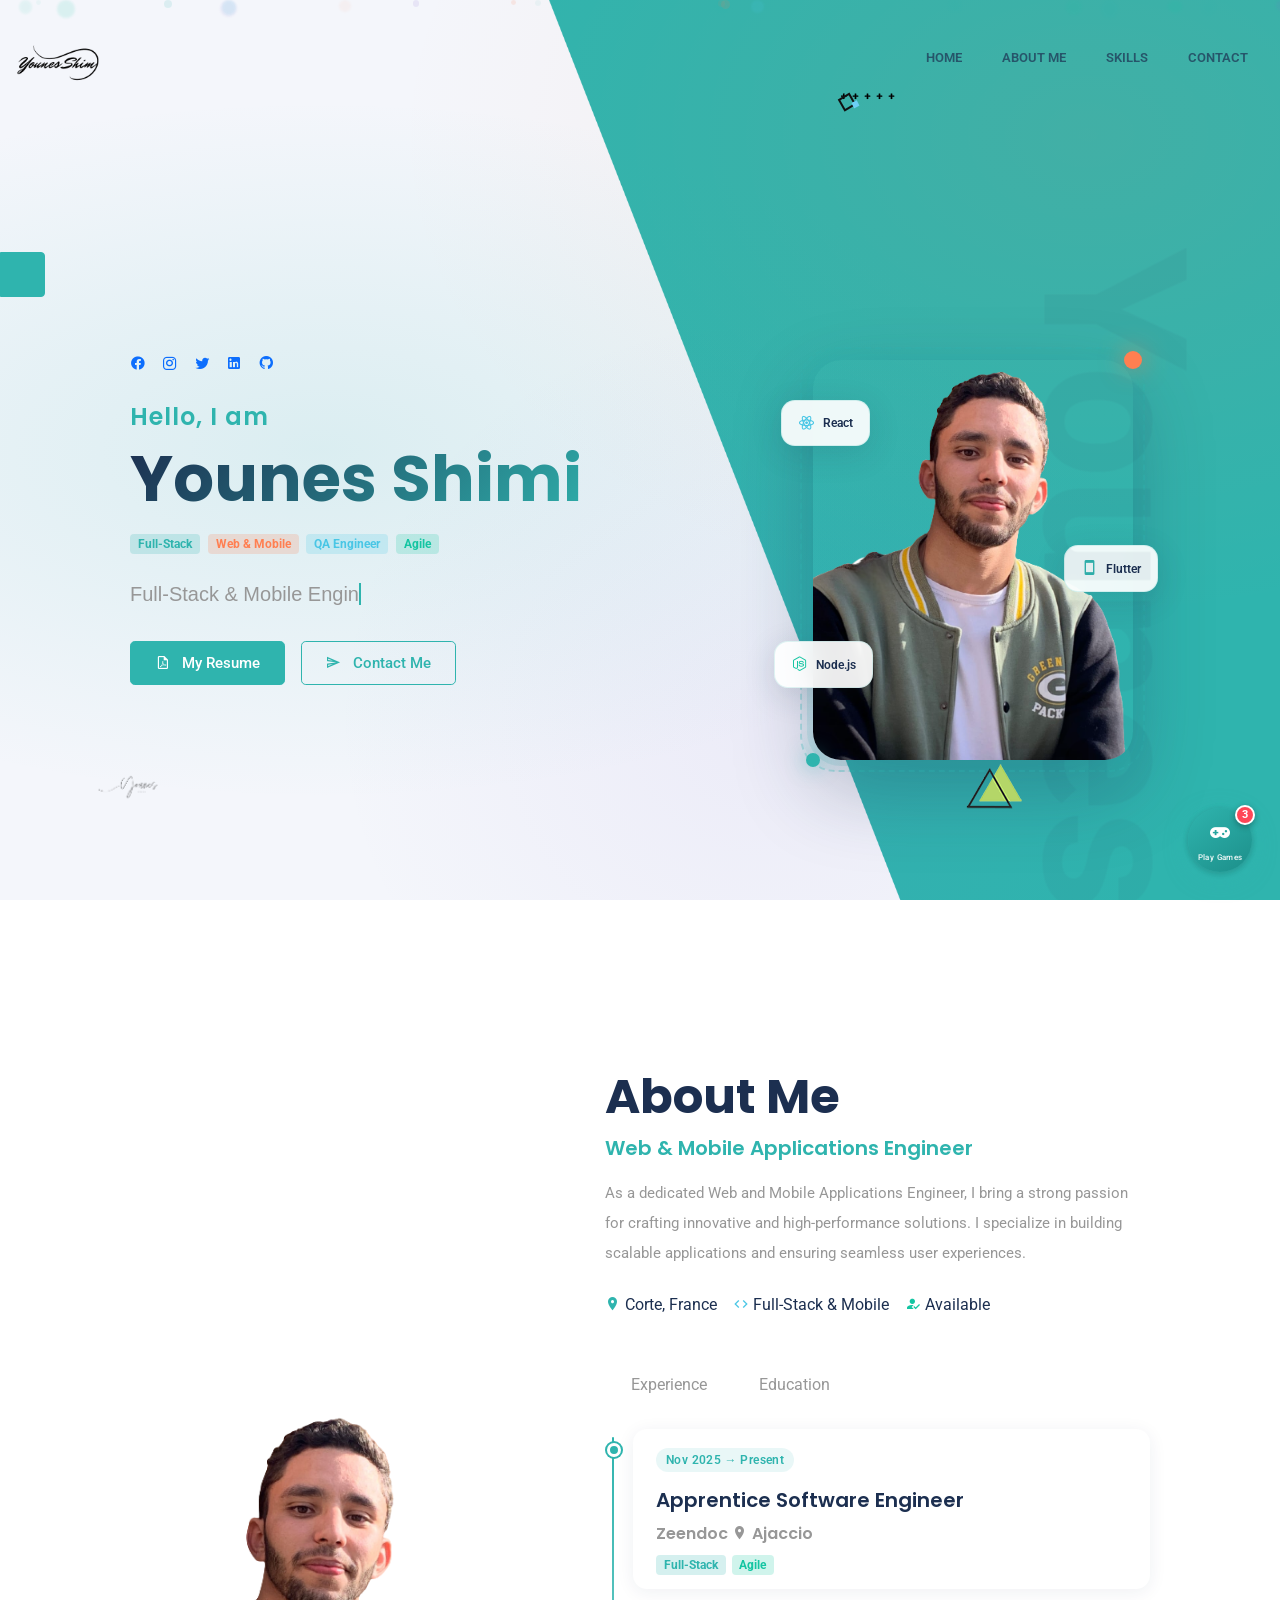
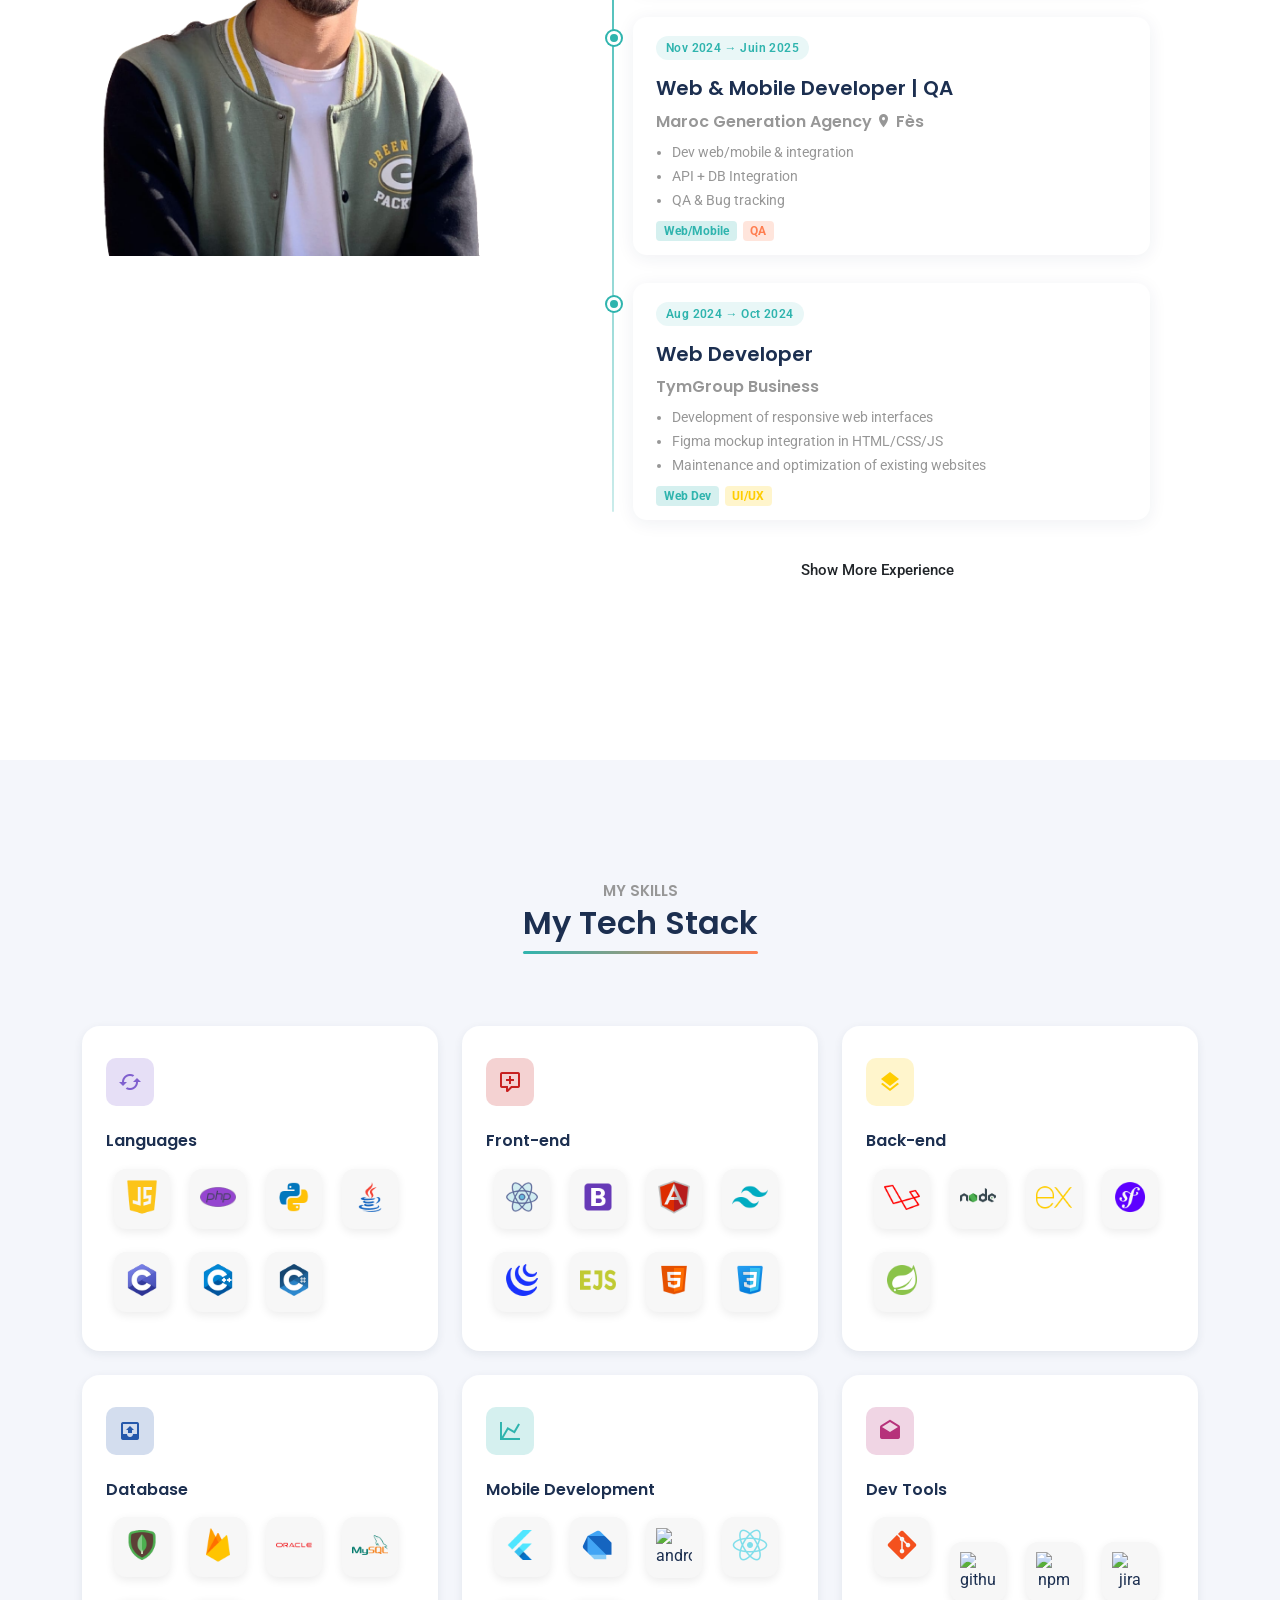
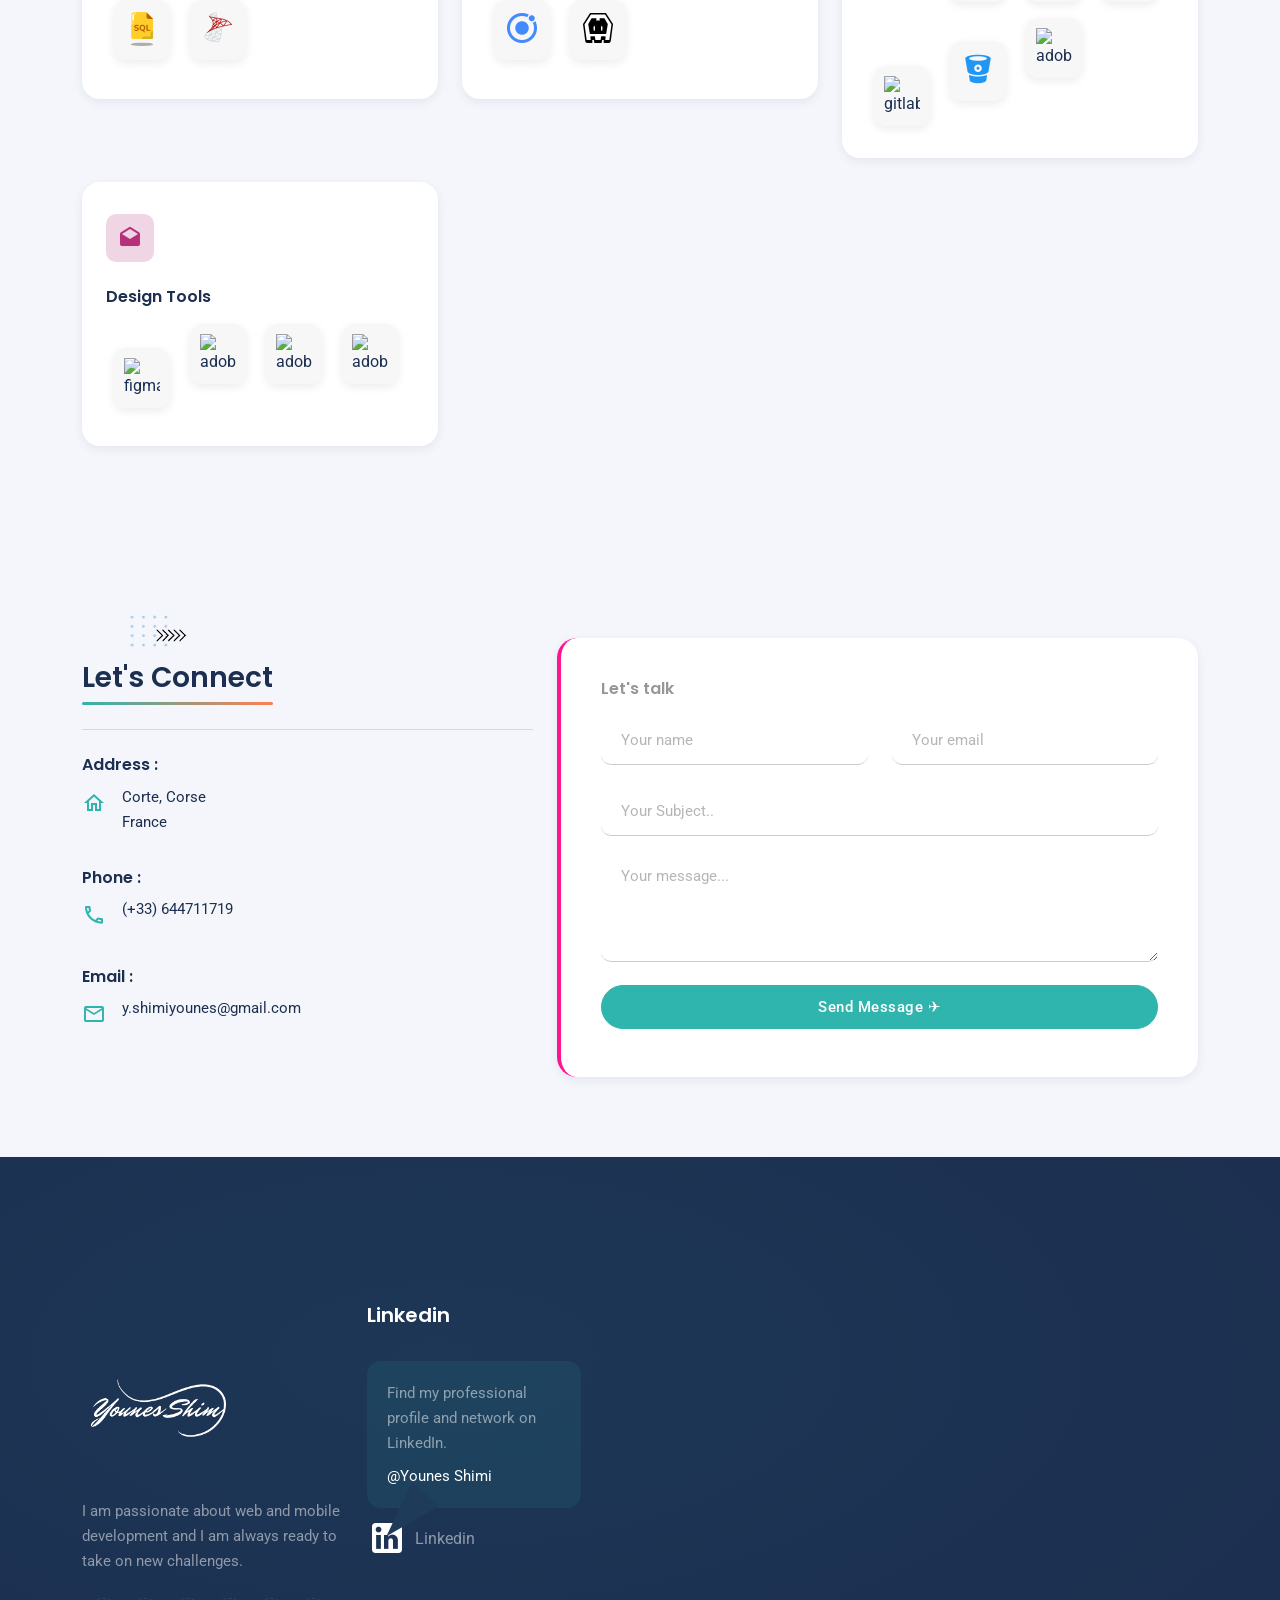
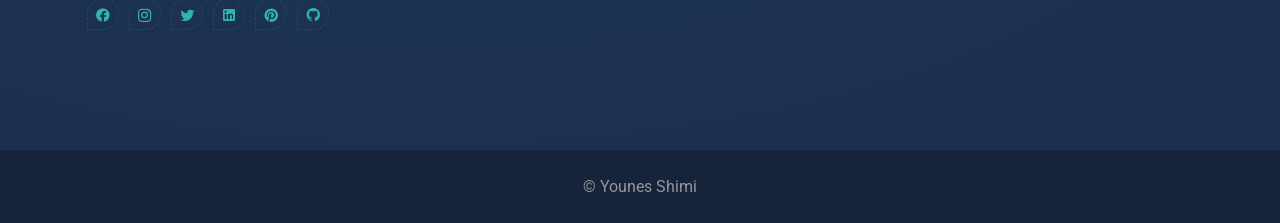
==== commit 04900eea: "GameV0.1" ====
--- a/index.html
+++ b/index.html
@@ -75,6 +75,7 @@
     <script src="js/include.js"></script>
     <!-- WOW Animations -->
     <script src="js/wow-animations.js"></script>
+    <script src="js/games.js"></script>
 </body>
 
 </html>
--- a/style2.css
+++ b/style2.css
@@ -1,4 +1,4 @@
-/* ============================================================
+﻿/* ============================================================
    STYLE2.CSS — WOW! Animations & UI/UX Enhancements
    Portfolio: Younes Shimi
    ============================================================ */
@@ -733,3 +733,434 @@
   [data-reveal="left"],
   [data-reveal="right"] { transform: translateY(25px) !important; }
 }
+
+/* ==========================================================
+   🎮 DEV MINI-GAMES v2 — Bubble · Modal · Bug Hunter · Memory · Code Rain
+   ========================================================== */
+
+/* ── BUBBLE ─────────────────────────────────────────────── */
+#game-bubble {
+  position: fixed;
+  bottom: 28px;
+  right: 28px;
+  z-index: 9999;
+  cursor: pointer;
+  display: flex;
+  align-items: center;
+  justify-content: center;
+  width: 64px;
+  height: 64px;
+}
+.gb-ring {
+  position: absolute;
+  inset: -5px;
+  border-radius: 50%;
+  border: 3px solid rgba(47,180,174,.55);
+  animation: gb-ring-pulse 2s ease-in-out infinite;
+}
+@keyframes gb-ring-pulse {
+  0%,100%{ transform:scale(1); opacity:.9; }
+  50%     { transform:scale(1.18); opacity:.35; }
+}
+.gb-inner {
+  position: relative;
+  z-index: 1;
+  width: 64px;
+  height: 64px;
+  border-radius: 50%;
+  background: linear-gradient(145deg,#2fb4ae,#1c8f8a);
+  box-shadow: 0 6px 22px rgba(47,180,174,.55), 0 2px 6px rgba(0,0,0,.25);
+  display: flex;
+  flex-direction: column;
+  align-items: center;
+  justify-content: center;
+  gap: 2px;
+  animation: gb-bounce 2.8s ease-in-out infinite;
+  transition: transform .2s, box-shadow .2s;
+}
+#game-bubble:hover .gb-inner { transform: scale(1.1); box-shadow: 0 10px 30px rgba(47,180,174,.7); }
+@keyframes gb-bounce {
+  0%,100%{ transform:translateY(0); }
+  45%    { transform:translateY(-7px); }
+  65%    { transform:translateY(-3px); }
+}
+.gb-icon  { font-size: 22px; color: #fff; }
+.gb-label { font-size: 8px; color: rgba(255,255,255,.87); font-weight: 600; letter-spacing: .4px; }
+.gb-badge {
+  position: absolute;
+  top: -3px;
+  right: -3px;
+  background: #ff4757;
+  color: #fff;
+  font-size: 11px;
+  font-weight: 700;
+  width: 20px;
+  height: 20px;
+  border-radius: 50%;
+  display: flex;
+  align-items: center;
+  justify-content: center;
+  border: 2px solid #fff;
+  z-index: 2;
+  box-shadow: 0 2px 6px rgba(0,0,0,.3);
+}
+
+/* ── MODAL ──────────────────────────────────────────────── */
+#game-modal {
+  position: fixed;
+  inset: 0;
+  background: rgba(15,25,45,.72);
+  backdrop-filter: blur(5px);
+  z-index: 99999;
+  display: none;
+  align-items: center;
+  justify-content: center;
+  padding: 12px;
+}
+#game-modal.active { display: flex; }
+
+.gm-box {
+  background: #fff;
+  border-radius: 20px;
+  width: 100%;
+  max-width: 540px;
+  max-height: 90vh;
+  display: flex;
+  flex-direction: column;
+  overflow: hidden;
+  box-shadow: 0 20px 60px rgba(0,0,0,.35);
+}
+
+/* header */
+.gm-header {
+  display: flex;
+  align-items: center;
+  justify-content: space-between;
+  padding: 16px 20px;
+  background: linear-gradient(135deg,#1c2f50,#2fb4ae);
+  flex-shrink: 0;
+}
+.gm-header-left { display: flex; align-items: center; gap: 12px; }
+.gm-hdr-icon { font-size: 28px; color: #fff; }
+.gm-hdr-title { margin: 0; font-size: 16px; font-weight: 700; color: #fff; }
+.gm-hdr-sub   { margin: 0; font-size: 11px; color: rgba(255,255,255,.7); }
+.gm-close {
+  background: rgba(255,255,255,.15);
+  border: none;
+  color: #fff;
+  width: 32px;
+  height: 32px;
+  border-radius: 50%;
+  font-size: 16px;
+  cursor: pointer;
+  display: flex;
+  align-items: center;
+  justify-content: center;
+  transition: background .2s;
+}
+.gm-close:hover { background: rgba(255,255,255,.3); }
+
+/* tabs */
+.gm-tabs {
+  display: flex;
+  border-bottom: 2px solid #e9ecef;
+  flex-shrink: 0;
+  background: #f8f9fa;
+}
+.gm-tab {
+  flex: 1;
+  border: none;
+  background: transparent;
+  padding: 10px 6px;
+  font-size: 12px;
+  font-weight: 600;
+  color: #6c757d;
+  cursor: pointer;
+  display: flex;
+  align-items: center;
+  justify-content: center;
+  gap: 5px;
+  border-bottom: 3px solid transparent;
+  transition: all .2s;
+}
+.gm-tab:hover { background: #e9ecef; color: #2fb4ae; }
+.gm-tab.active { color: #2fb4ae; border-bottom-color: #2fb4ae; background: #fff; }
+.gm-tab > span:first-child { font-size: 16px; }
+
+/* arena */
+#game-arena {
+  flex: 1;
+  overflow-y: auto;
+  padding: 16px;
+  display: flex;
+  flex-direction: column;
+  gap: 10px;
+  min-height: 320px;
+}
+
+/* ── HUD BAR ────────────────────────────────────────────── */
+.gm-hud {
+  display: flex;
+  align-items: center;
+  gap: 8px;
+  background: #f8f9fa;
+  border-radius: 10px;
+  padding: 8px 14px;
+}
+.gm-hud-group  { display: flex; flex-direction: column; align-items: flex-start; min-width: 50px; }
+.gm-hud-center { flex: 1; align-items: center; }
+.gm-hud-right  { align-items: flex-end; }
+.gm-hud-lbl { font-size: 10px; color: #6c757d; font-weight: 600; text-transform: uppercase; letter-spacing: .4px; }
+.gm-hud-val { font-size: 18px; font-weight: 800; color: #1c2f50; }
+.gm-hint    { font-size: 11px; color: #6c757d; flex: 1; text-align: center; }
+
+.gm-bar-wrap { background: #e9ecef; border-radius: 6px; height: 6px; overflow: hidden; flex-shrink: 0; }
+.gm-bar { height: 100%; border-radius: 6px; background: #2fb4ae; width: 100%; transition: width 1s linear, background .5s; }
+
+/* ── COMBO / STREAK BADGES ──────────────────────────────── */
+.gm-combo, .gm-streak {
+  background: linear-gradient(135deg,#FF7F51,#ff4757);
+  color: #fff;
+  border-radius: 20px;
+  padding: 3px 12px;
+  font-size: 13px;
+  font-weight: 700;
+  display: flex;
+  align-items: center;
+  gap: 4px;
+  animation: combo-beat .3s ease;
+}
+.hidden { display: none !important; }
+.streak-hot  { background: linear-gradient(135deg,#FF7F51,#ffd700); }
+.streak-epic { background: linear-gradient(135deg,#a55eea,#ff4757); animation: streak-shake .4s ease; }
+@keyframes combo-beat  { 0%{ transform:scale(1.35); } 100%{ transform:scale(1); } }
+@keyframes streak-shake{ 0%,100%{ transform:rotate(0); } 25%{ transform:rotate(-5deg); } 75%{ transform:rotate(5deg); } }
+
+/* ── FLOAT TEXT ─────────────────────────────────────────── */
+.gm-float {
+  position: fixed;
+  z-index: 999999;
+  font-size: 16px;
+  font-weight: 800;
+  pointer-events: none;
+  transform: translate(-50%,-50%);
+  animation: gm-rise .9s ease forwards;
+}
+.gm-float-good { color: #2fb4ae; }
+.gm-float-bad  { color: #ff4757; }
+@keyframes gm-rise {
+  0%  { opacity:1; transform:translate(-50%,-50%); }
+  100%{ opacity:0; transform:translate(-50%,-170%); }
+}
+
+/* ── RE
+
+/* -- TOAST RESULT (mini popup) -------------------------------------------- */
+.gm-toast {
+  position: relative;
+  background: linear-gradient(135deg,#f0fffe,#fff8f3);
+  border: 2px solid #2fb4ae;
+  border-radius: 14px;
+  padding: 14px;
+  animation: toast-slide-in .35s cubic-bezier(.22,1,.36,1);
+  overflow: hidden;
+  flex-shrink: 0;
+}
+@keyframes toast-slide-in {
+  0%  { opacity:0; transform:translateY(-18px) scale(.95); }
+  100%{ opacity:1; transform:translateY(0)     scale(1);   }
+}
+.gmt-confetti-wrap { position:absolute; inset:0; pointer-events:none; overflow:hidden; border-radius:14px; }
+.gmt-row { display:flex; align-items:center; gap:12px; }
+.gmt-emoji  { font-size:36px; flex-shrink:0; }
+.gmt-body   { flex:1; display:flex; flex-direction:column; gap:3px; }
+.gmt-title  { margin:0; font-size:15px; font-weight:800; color:#1c2f50; }
+.gmt-sub    { margin:0; font-size:12px; color:#6c757d; }
+.gmt-stars  { font-size:18px; letter-spacing:1px; }
+.gmt-badge {
+  display: inline-block;
+  background: linear-gradient(135deg,#ffd700,#ffa502);
+  color: #1c2f50;
+  font-size: 11px;
+  font-weight: 700;
+  border-radius: 20px;
+  padding: 2px 10px;
+  width: fit-content;
+}
+.gmt-badge-new { background:linear-gradient(135deg,#2fb4ae,#1c8f8a); color:#fff; }
+.gmt-btn {
+  background: linear-gradient(135deg,#2fb4ae,#1c8f8a);
+  border: none;
+  color: #fff;
+  font-size: 12px;
+  font-weight: 700;
+  border-radius: 20px;
+  padding: 8px 14px;
+  cursor: pointer;
+  white-space: nowrap;
+  flex-shrink: 0;
+  transition: transform .15s, box-shadow .15s;
+}
+.gmt-btn:hover { transform:scale(1.06); box-shadow:0 4px 14px rgba(47,180,174,.4); }
+
+.gm-confetti {
+  position: absolute;
+  top: -10px;
+  animation: confetti-fall 1.8s ease forwards;
+  transform-origin: center;
+}
+@keyframes confetti-fall {
+  0%  { transform: translateY(0) rotate(0deg);   opacity: 1; }
+  100%{ transform: translateY(200px) rotate(720deg); opacity: 0; }
+}
+
+f; }
+.gmt-btn {
+  background: linear-gradient(135deg,#2fb4ae,#1c8f8a);
+  border: none;
+  color: #fff;
+  font-size: 12px;
+  font-weight: 700;
+  border-radius: 20px;
+  padding: 8px 14px;
+  cursor: pointer;
+  white-space: nowrap;
+  flex-shrink: 0;
+  transition: transform .15s, box-shadow .15s;
+}
+.gmt-btn:hover { transform: scale(1.06); box-shadow: 0 4px 14px rgba(47,180,174,.4); }
+BUG HUNTER ─────────────────────────────────────────── */
+.bug-field {
+  flex: 1;
+  position: relative;
+  background: linear-gradient(135deg,#f0fffe,#e8f5e9);
+  border-radius: 14px;
+  min-height: 230px;
+  overflow: hidden;
+  border: 2px dashed #c8e6c9;
+}
+.bf-tip {
+  position: absolute;
+  inset: 0;
+  display: flex;
+  flex-direction: column;
+  align-items: center;
+  justify-content: center;
+  color: #81c784;
+  font-size: 18px;
+  font-weight: 600;
+  text-align: center;
+  pointer-events: none;
+  gap: 6px;
+}
+.bug-item {
+  position: absolute;
+  font-size: 26px;
+  cursor: pointer;
+  transition: transform .1s;
+  user-select: none;
+  animation: bug-pop .18s ease;
+}
+.bug-item:hover { transform: scale(1.25); }
+.bug-golden { animation: bug-pop .18s ease, bug-glow 1.1s ease-in-out infinite; }
+@keyframes bug-pop    { 0%{ transform:scale(0); } 100%{ transform:scale(1); } }
+@keyframes bug-glow   { 0%,100%{ filter:drop-shadow(0 0 4px #ffd700); } 50%{ filter:drop-shadow(0 0 12px #ffd700); } }
+.bug-caught  { animation: bug-shrink .28s ease forwards; pointer-events: none; }
+.bug-escaped { animation: bug-fade .28s ease forwards; }
+@keyframes bug-shrink { 100%{ transform:scale(0) rotate(180deg); opacity:0; } }
+@keyframes bug-fade   { 100%{ transform:translateY(30px); opacity:0; } }
+
+/* ── DEV MEMORY ─────────────────────────────────────────── */
+.gm-pairs-line { font-size: 13px; color: #6c757d; text-align: center; margin: 0; }
+.memory-grid {
+  display: grid;
+  grid-template-columns: repeat(4, 1fr);
+  gap: 8px;
+  padding: 4px 0;
+}
+.mem-card {
+  aspect-ratio: 1;
+  cursor: pointer;
+  perspective: 700px;
+}
+.mem-inner {
+  width: 100%;
+  height: 100%;
+  position: relative;
+  transform-style: preserve-3d;
+  transition: transform .45s ease;
+}
+.mem-card.is-flipped .mem-inner  { transform: rotateY(180deg); }
+.mem-card.is-matched .mem-inner  { transform: rotateY(180deg); }
+.mem-front, .mem-back {
+  position: absolute;
+  inset: 0;
+  border-radius: 10px;
+  display: flex;
+  flex-direction: column;
+  align-items: center;
+  justify-content: center;
+  backface-visibility: hidden;
+  gap: 3px;
+}
+.mem-front {
+  background: linear-gradient(135deg,#1c2f50,#2fb4ae);
+  font-size: 22px;
+  color: rgba(255,255,255,.4);
+  font-weight: 800;
+}
+.mem-back {
+  background: var(--cc, #2fb4ae);
+  transform: rotateY(180deg);
+  box-shadow: 0 4px 12px rgba(0,0,0,.15);
+}
+.mem-icon { font-size: 22px; }
+.mem-name { font-size: 9px; font-weight: 700; color: #fff; letter-spacing: .4px; text-transform: uppercase; }
+.mem-card.is-matched .mem-back { box-shadow: 0 0 0 3px #2fb4ae, 0 4px 14px rgba(47,180,174,.4); }
+
+/* ── CODE RAIN ──────────────────────────────────────────── */
+.cr-legend {
+  display: flex;
+  gap: 8px;
+  flex-wrap: wrap;
+  justify-content: center;
+  font-size: 11px;
+  font-weight: 600;
+  padding: 4px 0;
+}
+.crl-good { color: #2fb4ae; }
+.crl-bad  { color: #ff4757; }
+.crl-jack { color: #a855f7; }
+.crl-bomb { color: #ff6b35; }
+
+.rain-field {
+  flex: 1;
+  position: relative;
+  background: linear-gradient(180deg,#0d1b2a,#1c2f50);
+  border-radius: 14px;
+  min-height: 220px;
+  overflow: hidden;
+}
+.rain-word {
+  position: absolute;
+  top: -36px;
+  font-size: 13px;
+  font-weight: 700;
+  padding: 4px 10px;
+  border-radius: 20px;
+  cursor: pointer;
+  user-select: none;
+  animation: word-rain linear forwards;
+  transition: transform .12s, opacity .15s;
+  box-shadow: 0 2px 8px rgba(0,0,0,.28);
+}
+.rain-word:hover { transform: scale(1.12); }
+@keyframes word-rain { 100%{ top:105%; } }
+.rw-good    { background: rgba(47,180,174,.25); color: #81decb; border: 1px solid rgba(47,180,174,.5); }
+.rw-bad     { background: rgba(255,71,87,.2);   color: #ff8591; border: 1px solid rgba(255,71,87,.4); }
+.rw-jackpot { background: rgba(168,85,247,.3);  color: #d8b4fe; border: 1px solid rgba(168,85,247,.5); font-size: 18px; }
+.rw-bomb    { background: rgba(255,107,53,.25); color: #fcb89a; border: 1px solid rgba(255,107,53,.4); font-size: 18px; }
+.rw-hit-good { animation: rw-burst-g .3s ease forwards; pointer-events: none; }
+.rw-hit-bad  { animation: rw-burst-b .3s ease forwards; pointer-events: none; }
+@keyframes rw-burst-g { 100%{ transform:scale(1.5) translateY(-20px); opacity:0; } }
+@keyframes rw-burst-b { 100%{ transform:scale(.5)  translateY(20px);  opacity:0; } }
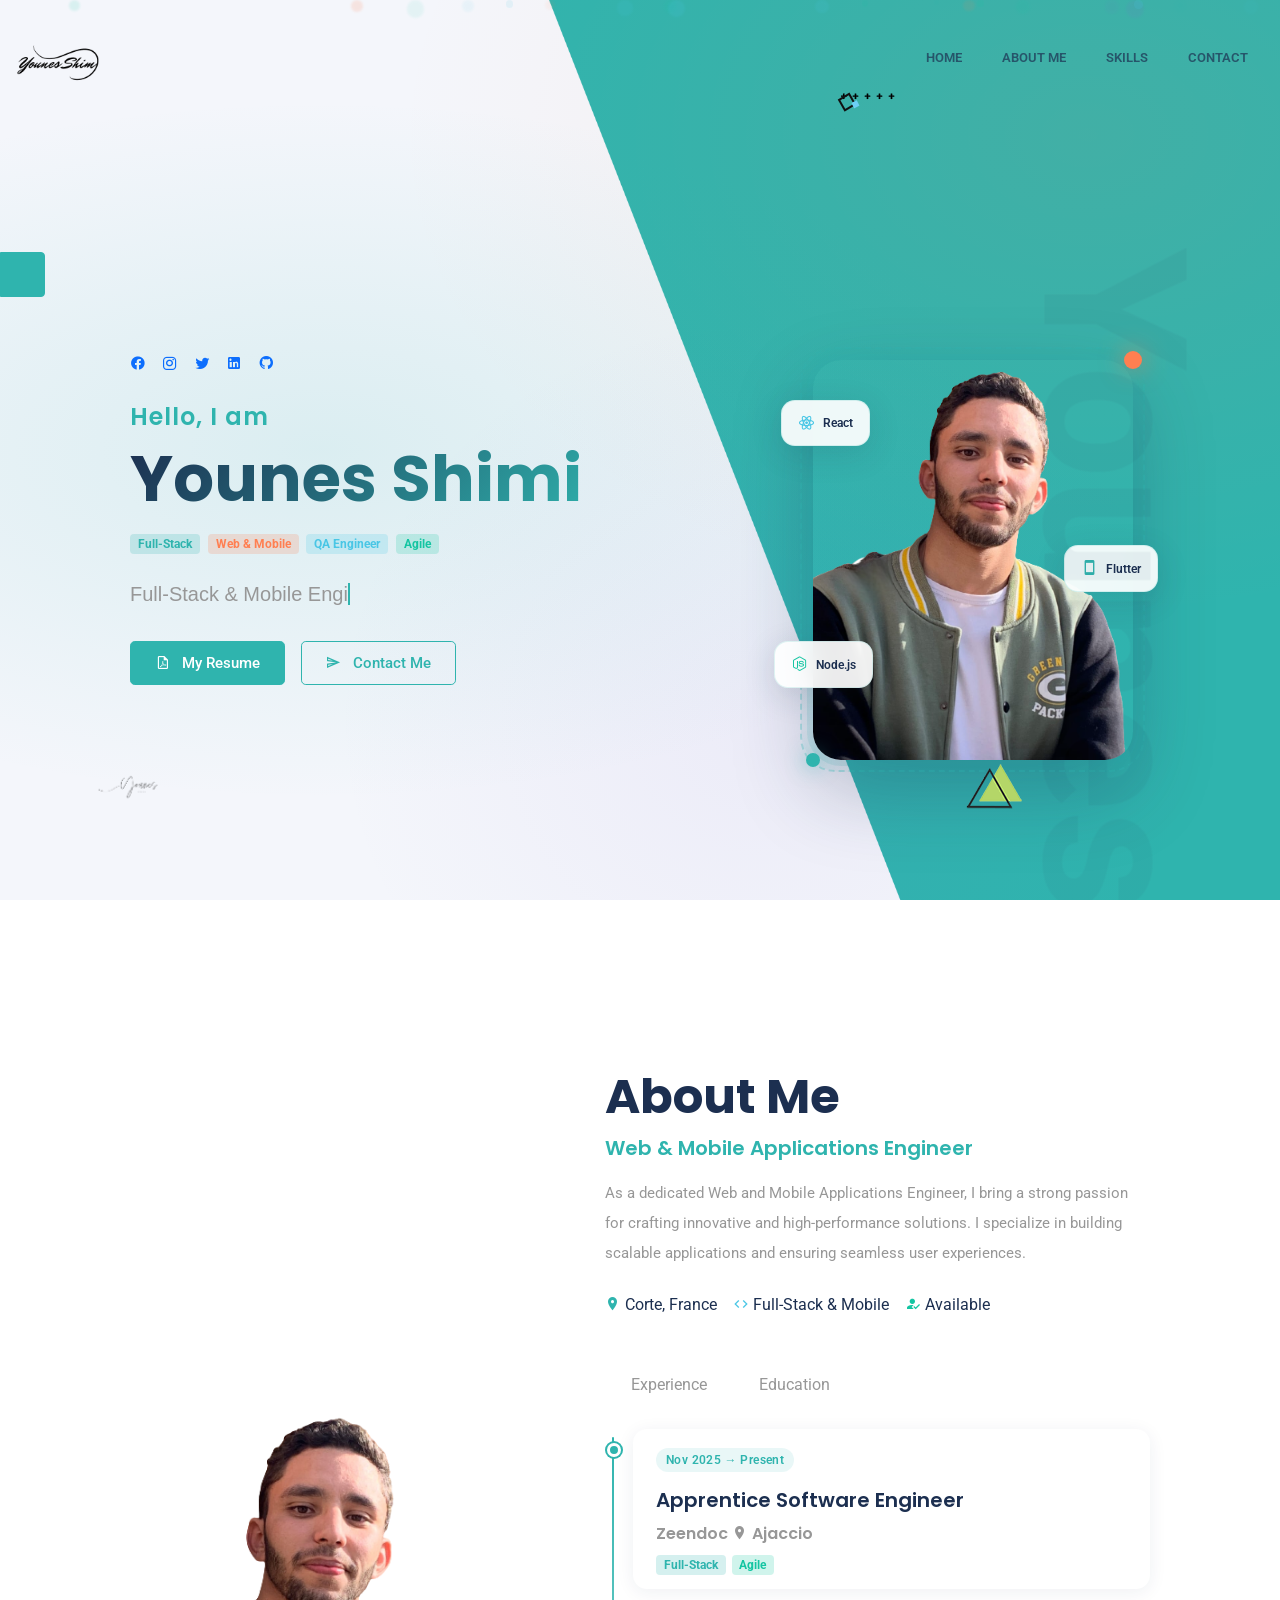
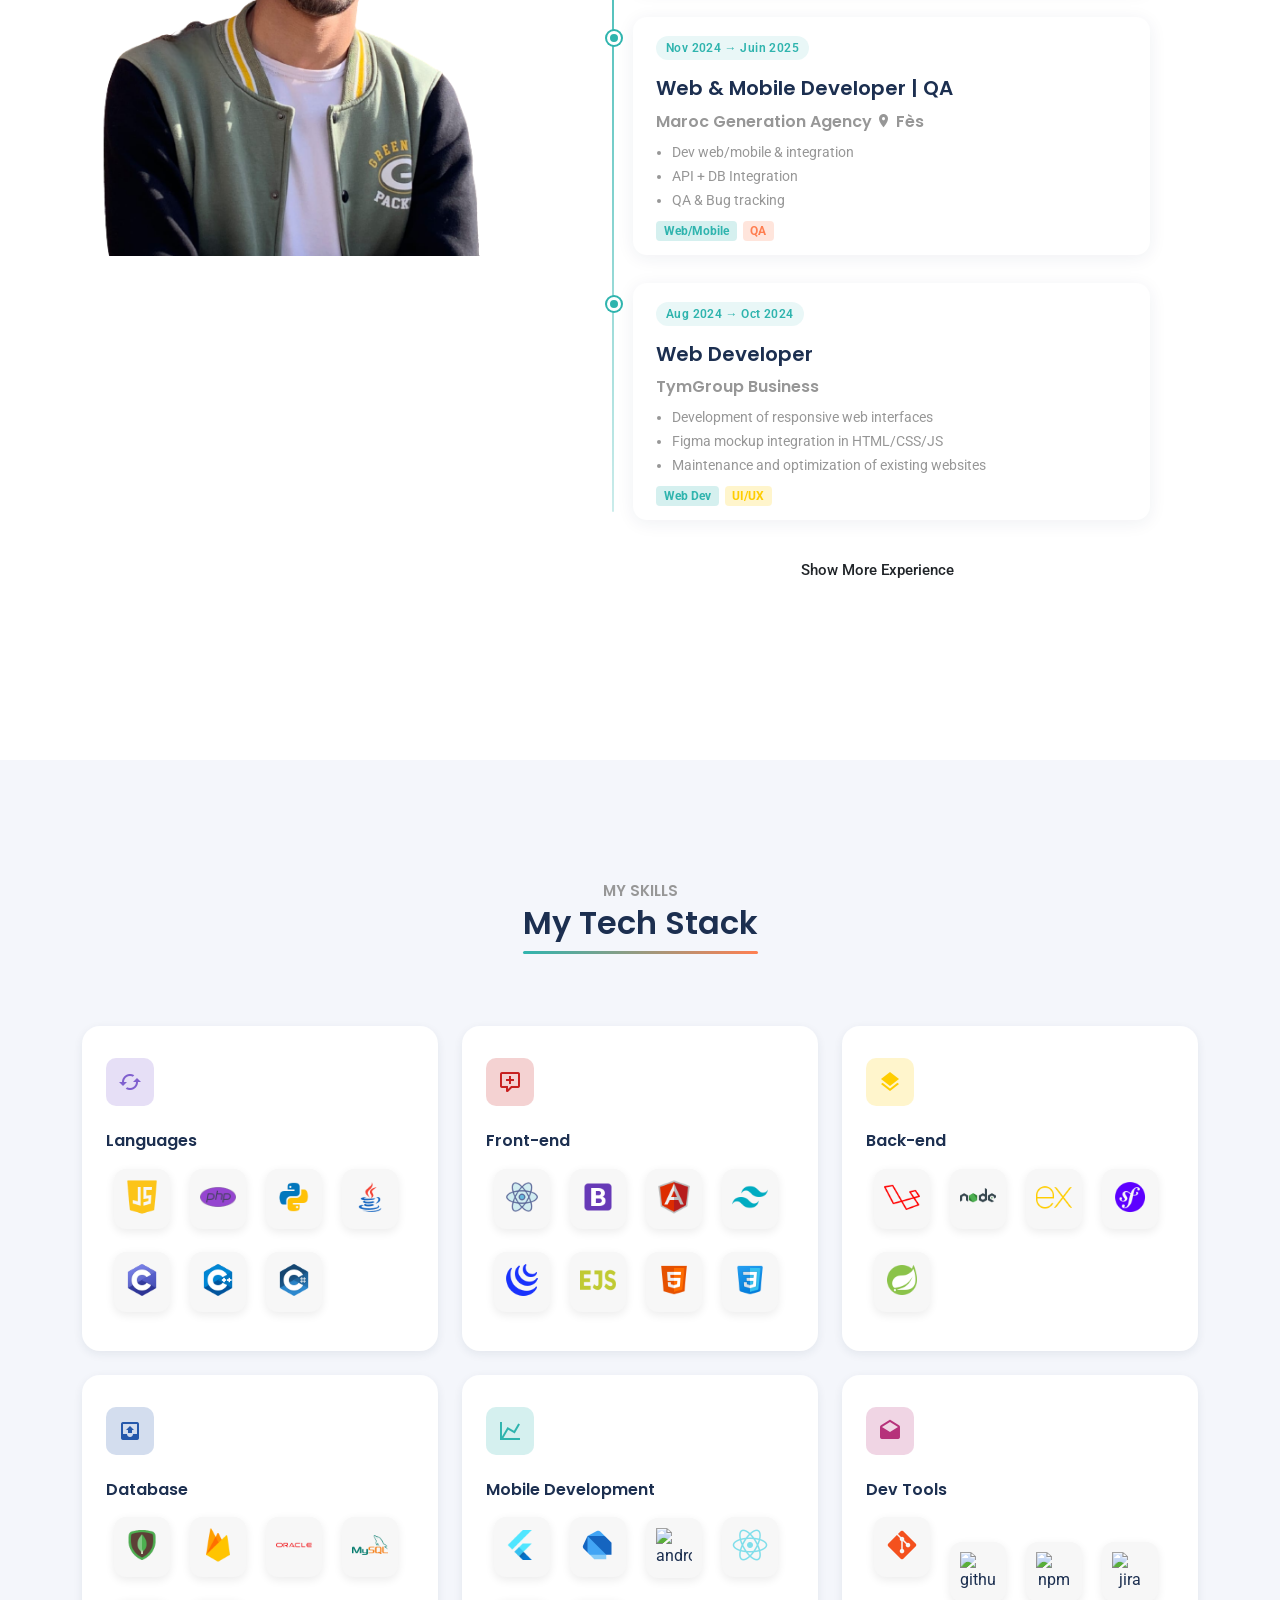
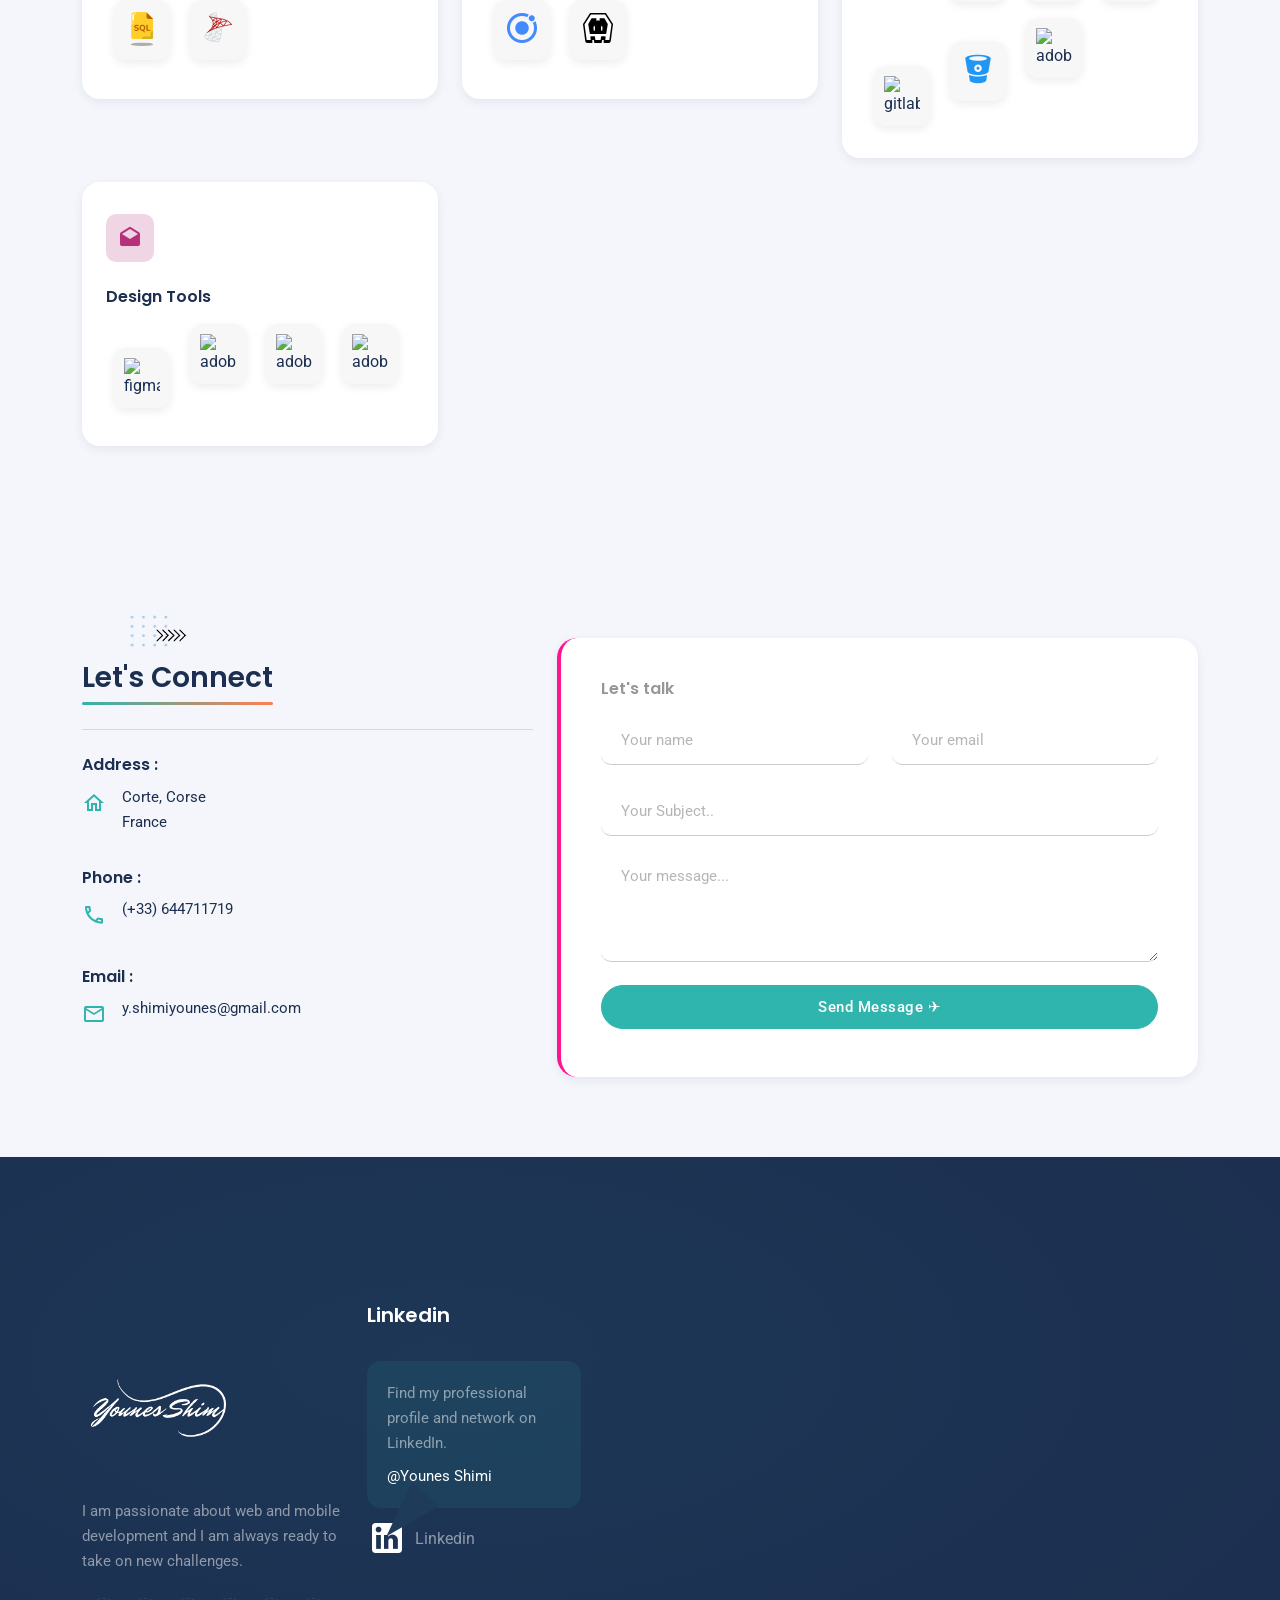
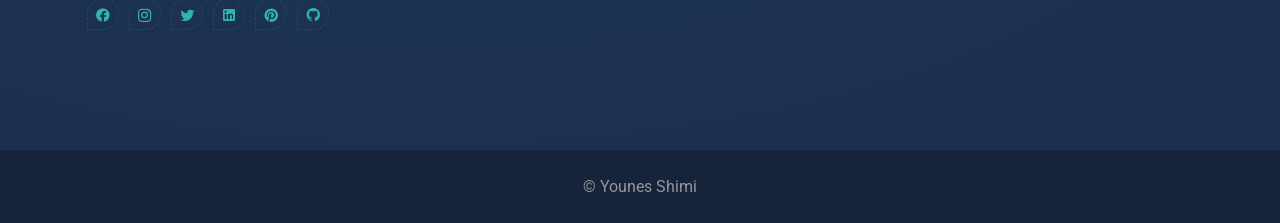
==== commit fbe420f6: "No Game" ====
--- a/index.html
+++ b/index.html
@@ -75,7 +75,6 @@
     <script src="js/include.js"></script>
     <!-- WOW Animations -->
     <script src="js/wow-animations.js"></script>
-    <script src="js/games.js"></script>
 </body>
 
 </html>
--- a/style2.css
+++ b/style2.css
@@ -733,434 +733,3 @@
   [data-reveal="left"],
   [data-reveal="right"] { transform: translateY(25px) !important; }
 }
-
-/* ==========================================================
-   🎮 DEV MINI-GAMES v2 — Bubble · Modal · Bug Hunter · Memory · Code Rain
-   ========================================================== */
-
-/* ── BUBBLE ─────────────────────────────────────────────── */
-#game-bubble {
-  position: fixed;
-  bottom: 28px;
-  right: 28px;
-  z-index: 9999;
-  cursor: pointer;
-  display: flex;
-  align-items: center;
-  justify-content: center;
-  width: 64px;
-  height: 64px;
-}
-.gb-ring {
-  position: absolute;
-  inset: -5px;
-  border-radius: 50%;
-  border: 3px solid rgba(47,180,174,.55);
-  animation: gb-ring-pulse 2s ease-in-out infinite;
-}
-@keyframes gb-ring-pulse {
-  0%,100%{ transform:scale(1); opacity:.9; }
-  50%     { transform:scale(1.18); opacity:.35; }
-}
-.gb-inner {
-  position: relative;
-  z-index: 1;
-  width: 64px;
-  height: 64px;
-  border-radius: 50%;
-  background: linear-gradient(145deg,#2fb4ae,#1c8f8a);
-  box-shadow: 0 6px 22px rgba(47,180,174,.55), 0 2px 6px rgba(0,0,0,.25);
-  display: flex;
-  flex-direction: column;
-  align-items: center;
-  justify-content: center;
-  gap: 2px;
-  animation: gb-bounce 2.8s ease-in-out infinite;
-  transition: transform .2s, box-shadow .2s;
-}
-#game-bubble:hover .gb-inner { transform: scale(1.1); box-shadow: 0 10px 30px rgba(47,180,174,.7); }
-@keyframes gb-bounce {
-  0%,100%{ transform:translateY(0); }
-  45%    { transform:translateY(-7px); }
-  65%    { transform:translateY(-3px); }
-}
-.gb-icon  { font-size: 22px; color: #fff; }
-.gb-label { font-size: 8px; color: rgba(255,255,255,.87); font-weight: 600; letter-spacing: .4px; }
-.gb-badge {
-  position: absolute;
-  top: -3px;
-  right: -3px;
-  background: #ff4757;
-  color: #fff;
-  font-size: 11px;
-  font-weight: 700;
-  width: 20px;
-  height: 20px;
-  border-radius: 50%;
-  display: flex;
-  align-items: center;
-  justify-content: center;
-  border: 2px solid #fff;
-  z-index: 2;
-  box-shadow: 0 2px 6px rgba(0,0,0,.3);
-}
-
-/* ── MODAL ──────────────────────────────────────────────── */
-#game-modal {
-  position: fixed;
-  inset: 0;
-  background: rgba(15,25,45,.72);
-  backdrop-filter: blur(5px);
-  z-index: 99999;
-  display: none;
-  align-items: center;
-  justify-content: center;
-  padding: 12px;
-}
-#game-modal.active { display: flex; }
-
-.gm-box {
-  background: #fff;
-  border-radius: 20px;
-  width: 100%;
-  max-width: 540px;
-  max-height: 90vh;
-  display: flex;
-  flex-direction: column;
-  overflow: hidden;
-  box-shadow: 0 20px 60px rgba(0,0,0,.35);
-}
-
-/* header */
-.gm-header {
-  display: flex;
-  align-items: center;
-  justify-content: space-between;
-  padding: 16px 20px;
-  background: linear-gradient(135deg,#1c2f50,#2fb4ae);
-  flex-shrink: 0;
-}
-.gm-header-left { display: flex; align-items: center; gap: 12px; }
-.gm-hdr-icon { font-size: 28px; color: #fff; }
-.gm-hdr-title { margin: 0; font-size: 16px; font-weight: 700; color: #fff; }
-.gm-hdr-sub   { margin: 0; font-size: 11px; color: rgba(255,255,255,.7); }
-.gm-close {
-  background: rgba(255,255,255,.15);
-  border: none;
-  color: #fff;
-  width: 32px;
-  height: 32px;
-  border-radius: 50%;
-  font-size: 16px;
-  cursor: pointer;
-  display: flex;
-  align-items: center;
-  justify-content: center;
-  transition: background .2s;
-}
-.gm-close:hover { background: rgba(255,255,255,.3); }
-
-/* tabs */
-.gm-tabs {
-  display: flex;
-  border-bottom: 2px solid #e9ecef;
-  flex-shrink: 0;
-  background: #f8f9fa;
-}
-.gm-tab {
-  flex: 1;
-  border: none;
-  background: transparent;
-  padding: 10px 6px;
-  font-size: 12px;
-  font-weight: 600;
-  color: #6c757d;
-  cursor: pointer;
-  display: flex;
-  align-items: center;
-  justify-content: center;
-  gap: 5px;
-  border-bottom: 3px solid transparent;
-  transition: all .2s;
-}
-.gm-tab:hover { background: #e9ecef; color: #2fb4ae; }
-.gm-tab.active { color: #2fb4ae; border-bottom-color: #2fb4ae; background: #fff; }
-.gm-tab > span:first-child { font-size: 16px; }
-
-/* arena */
-#game-arena {
-  flex: 1;
-  overflow-y: auto;
-  padding: 16px;
-  display: flex;
-  flex-direction: column;
-  gap: 10px;
-  min-height: 320px;
-}
-
-/* ── HUD BAR ────────────────────────────────────────────── */
-.gm-hud {
-  display: flex;
-  align-items: center;
-  gap: 8px;
-  background: #f8f9fa;
-  border-radius: 10px;
-  padding: 8px 14px;
-}
-.gm-hud-group  { display: flex; flex-direction: column; align-items: flex-start; min-width: 50px; }
-.gm-hud-center { flex: 1; align-items: center; }
-.gm-hud-right  { align-items: flex-end; }
-.gm-hud-lbl { font-size: 10px; color: #6c757d; font-weight: 600; text-transform: uppercase; letter-spacing: .4px; }
-.gm-hud-val { font-size: 18px; font-weight: 800; color: #1c2f50; }
-.gm-hint    { font-size: 11px; color: #6c757d; flex: 1; text-align: center; }
-
-.gm-bar-wrap { background: #e9ecef; border-radius: 6px; height: 6px; overflow: hidden; flex-shrink: 0; }
-.gm-bar { height: 100%; border-radius: 6px; background: #2fb4ae; width: 100%; transition: width 1s linear, background .5s; }
-
-/* ── COMBO / STREAK BADGES ──────────────────────────────── */
-.gm-combo, .gm-streak {
-  background: linear-gradient(135deg,#FF7F51,#ff4757);
-  color: #fff;
-  border-radius: 20px;
-  padding: 3px 12px;
-  font-size: 13px;
-  font-weight: 700;
-  display: flex;
-  align-items: center;
-  gap: 4px;
-  animation: combo-beat .3s ease;
-}
-.hidden { display: none !important; }
-.streak-hot  { background: linear-gradient(135deg,#FF7F51,#ffd700); }
-.streak-epic { background: linear-gradient(135deg,#a55eea,#ff4757); animation: streak-shake .4s ease; }
-@keyframes combo-beat  { 0%{ transform:scale(1.35); } 100%{ transform:scale(1); } }
-@keyframes streak-shake{ 0%,100%{ transform:rotate(0); } 25%{ transform:rotate(-5deg); } 75%{ transform:rotate(5deg); } }
-
-/* ── FLOAT TEXT ─────────────────────────────────────────── */
-.gm-float {
-  position: fixed;
-  z-index: 999999;
-  font-size: 16px;
-  font-weight: 800;
-  pointer-events: none;
-  transform: translate(-50%,-50%);
-  animation: gm-rise .9s ease forwards;
-}
-.gm-float-good { color: #2fb4ae; }
-.gm-float-bad  { color: #ff4757; }
-@keyframes gm-rise {
-  0%  { opacity:1; transform:translate(-50%,-50%); }
-  100%{ opacity:0; transform:translate(-50%,-170%); }
-}
-
-/* ── RE
-
-/* -- TOAST RESULT (mini popup) -------------------------------------------- */
-.gm-toast {
-  position: relative;
-  background: linear-gradient(135deg,#f0fffe,#fff8f3);
-  border: 2px solid #2fb4ae;
-  border-radius: 14px;
-  padding: 14px;
-  animation: toast-slide-in .35s cubic-bezier(.22,1,.36,1);
-  overflow: hidden;
-  flex-shrink: 0;
-}
-@keyframes toast-slide-in {
-  0%  { opacity:0; transform:translateY(-18px) scale(.95); }
-  100%{ opacity:1; transform:translateY(0)     scale(1);   }
-}
-.gmt-confetti-wrap { position:absolute; inset:0; pointer-events:none; overflow:hidden; border-radius:14px; }
-.gmt-row { display:flex; align-items:center; gap:12px; }
-.gmt-emoji  { font-size:36px; flex-shrink:0; }
-.gmt-body   { flex:1; display:flex; flex-direction:column; gap:3px; }
-.gmt-title  { margin:0; font-size:15px; font-weight:800; color:#1c2f50; }
-.gmt-sub    { margin:0; font-size:12px; color:#6c757d; }
-.gmt-stars  { font-size:18px; letter-spacing:1px; }
-.gmt-badge {
-  display: inline-block;
-  background: linear-gradient(135deg,#ffd700,#ffa502);
-  color: #1c2f50;
-  font-size: 11px;
-  font-weight: 700;
-  border-radius: 20px;
-  padding: 2px 10px;
-  width: fit-content;
-}
-.gmt-badge-new { background:linear-gradient(135deg,#2fb4ae,#1c8f8a); color:#fff; }
-.gmt-btn {
-  background: linear-gradient(135deg,#2fb4ae,#1c8f8a);
-  border: none;
-  color: #fff;
-  font-size: 12px;
-  font-weight: 700;
-  border-radius: 20px;
-  padding: 8px 14px;
-  cursor: pointer;
-  white-space: nowrap;
-  flex-shrink: 0;
-  transition: transform .15s, box-shadow .15s;
-}
-.gmt-btn:hover { transform:scale(1.06); box-shadow:0 4px 14px rgba(47,180,174,.4); }
-
-.gm-confetti {
-  position: absolute;
-  top: -10px;
-  animation: confetti-fall 1.8s ease forwards;
-  transform-origin: center;
-}
-@keyframes confetti-fall {
-  0%  { transform: translateY(0) rotate(0deg);   opacity: 1; }
-  100%{ transform: translateY(200px) rotate(720deg); opacity: 0; }
-}
-
-f; }
-.gmt-btn {
-  background: linear-gradient(135deg,#2fb4ae,#1c8f8a);
-  border: none;
-  color: #fff;
-  font-size: 12px;
-  font-weight: 700;
-  border-radius: 20px;
-  padding: 8px 14px;
-  cursor: pointer;
-  white-space: nowrap;
-  flex-shrink: 0;
-  transition: transform .15s, box-shadow .15s;
-}
-.gmt-btn:hover { transform: scale(1.06); box-shadow: 0 4px 14px rgba(47,180,174,.4); }
-BUG HUNTER ─────────────────────────────────────────── */
-.bug-field {
-  flex: 1;
-  position: relative;
-  background: linear-gradient(135deg,#f0fffe,#e8f5e9);
-  border-radius: 14px;
-  min-height: 230px;
-  overflow: hidden;
-  border: 2px dashed #c8e6c9;
-}
-.bf-tip {
-  position: absolute;
-  inset: 0;
-  display: flex;
-  flex-direction: column;
-  align-items: center;
-  justify-content: center;
-  color: #81c784;
-  font-size: 18px;
-  font-weight: 600;
-  text-align: center;
-  pointer-events: none;
-  gap: 6px;
-}
-.bug-item {
-  position: absolute;
-  font-size: 26px;
-  cursor: pointer;
-  transition: transform .1s;
-  user-select: none;
-  animation: bug-pop .18s ease;
-}
-.bug-item:hover { transform: scale(1.25); }
-.bug-golden { animation: bug-pop .18s ease, bug-glow 1.1s ease-in-out infinite; }
-@keyframes bug-pop    { 0%{ transform:scale(0); } 100%{ transform:scale(1); } }
-@keyframes bug-glow   { 0%,100%{ filter:drop-shadow(0 0 4px #ffd700); } 50%{ filter:drop-shadow(0 0 12px #ffd700); } }
-.bug-caught  { animation: bug-shrink .28s ease forwards; pointer-events: none; }
-.bug-escaped { animation: bug-fade .28s ease forwards; }
-@keyframes bug-shrink { 100%{ transform:scale(0) rotate(180deg); opacity:0; } }
-@keyframes bug-fade   { 100%{ transform:translateY(30px); opacity:0; } }
-
-/* ── DEV MEMORY ─────────────────────────────────────────── */
-.gm-pairs-line { font-size: 13px; color: #6c757d; text-align: center; margin: 0; }
-.memory-grid {
-  display: grid;
-  grid-template-columns: repeat(4, 1fr);
-  gap: 8px;
-  padding: 4px 0;
-}
-.mem-card {
-  aspect-ratio: 1;
-  cursor: pointer;
-  perspective: 700px;
-}
-.mem-inner {
-  width: 100%;
-  height: 100%;
-  position: relative;
-  transform-style: preserve-3d;
-  transition: transform .45s ease;
-}
-.mem-card.is-flipped .mem-inner  { transform: rotateY(180deg); }
-.mem-card.is-matched .mem-inner  { transform: rotateY(180deg); }
-.mem-front, .mem-back {
-  position: absolute;
-  inset: 0;
-  border-radius: 10px;
-  display: flex;
-  flex-direction: column;
-  align-items: center;
-  justify-content: center;
-  backface-visibility: hidden;
-  gap: 3px;
-}
-.mem-front {
-  background: linear-gradient(135deg,#1c2f50,#2fb4ae);
-  font-size: 22px;
-  color: rgba(255,255,255,.4);
-  font-weight: 800;
-}
-.mem-back {
-  background: var(--cc, #2fb4ae);
-  transform: rotateY(180deg);
-  box-shadow: 0 4px 12px rgba(0,0,0,.15);
-}
-.mem-icon { font-size: 22px; }
-.mem-name { font-size: 9px; font-weight: 700; color: #fff; letter-spacing: .4px; text-transform: uppercase; }
-.mem-card.is-matched .mem-back { box-shadow: 0 0 0 3px #2fb4ae, 0 4px 14px rgba(47,180,174,.4); }
-
-/* ── CODE RAIN ──────────────────────────────────────────── */
-.cr-legend {
-  display: flex;
-  gap: 8px;
-  flex-wrap: wrap;
-  justify-content: center;
-  font-size: 11px;
-  font-weight: 600;
-  padding: 4px 0;
-}
-.crl-good { color: #2fb4ae; }
-.crl-bad  { color: #ff4757; }
-.crl-jack { color: #a855f7; }
-.crl-bomb { color: #ff6b35; }
-
-.rain-field {
-  flex: 1;
-  position: relative;
-  background: linear-gradient(180deg,#0d1b2a,#1c2f50);
-  border-radius: 14px;
-  min-height: 220px;
-  overflow: hidden;
-}
-.rain-word {
-  position: absolute;
-  top: -36px;
-  font-size: 13px;
-  font-weight: 700;
-  padding: 4px 10px;
-  border-radius: 20px;
-  cursor: pointer;
-  user-select: none;
-  animation: word-rain linear forwards;
-  transition: transform .12s, opacity .15s;
-  box-shadow: 0 2px 8px rgba(0,0,0,.28);
-}
-.rain-word:hover { transform: scale(1.12); }
-@keyframes word-rain { 100%{ top:105%; } }
-.rw-good    { background: rgba(47,180,174,.25); color: #81decb; border: 1px solid rgba(47,180,174,.5); }
-.rw-bad     { background: rgba(255,71,87,.2);   color: #ff8591; border: 1px solid rgba(255,71,87,.4); }
-.rw-jackpot { background: rgba(168,85,247,.3);  color: #d8b4fe; border: 1px solid rgba(168,85,247,.5); font-size: 18px; }
-.rw-bomb    { background: rgba(255,107,53,.25); color: #fcb89a; border: 1px solid rgba(255,107,53,.4); font-size: 18px; }
-.rw-hit-good { animation: rw-burst-g .3s ease forwards; pointer-events: none; }
-.rw-hit-bad  { animation: rw-burst-b .3s ease forwards; pointer-events: none; }
-@keyframes rw-burst-g { 100%{ transform:scale(1.5) translateY(-20px); opacity:0; } }
-@keyframes rw-burst-b { 100%{ transform:scale(.5)  translateY(20px);  opacity:0; } }
